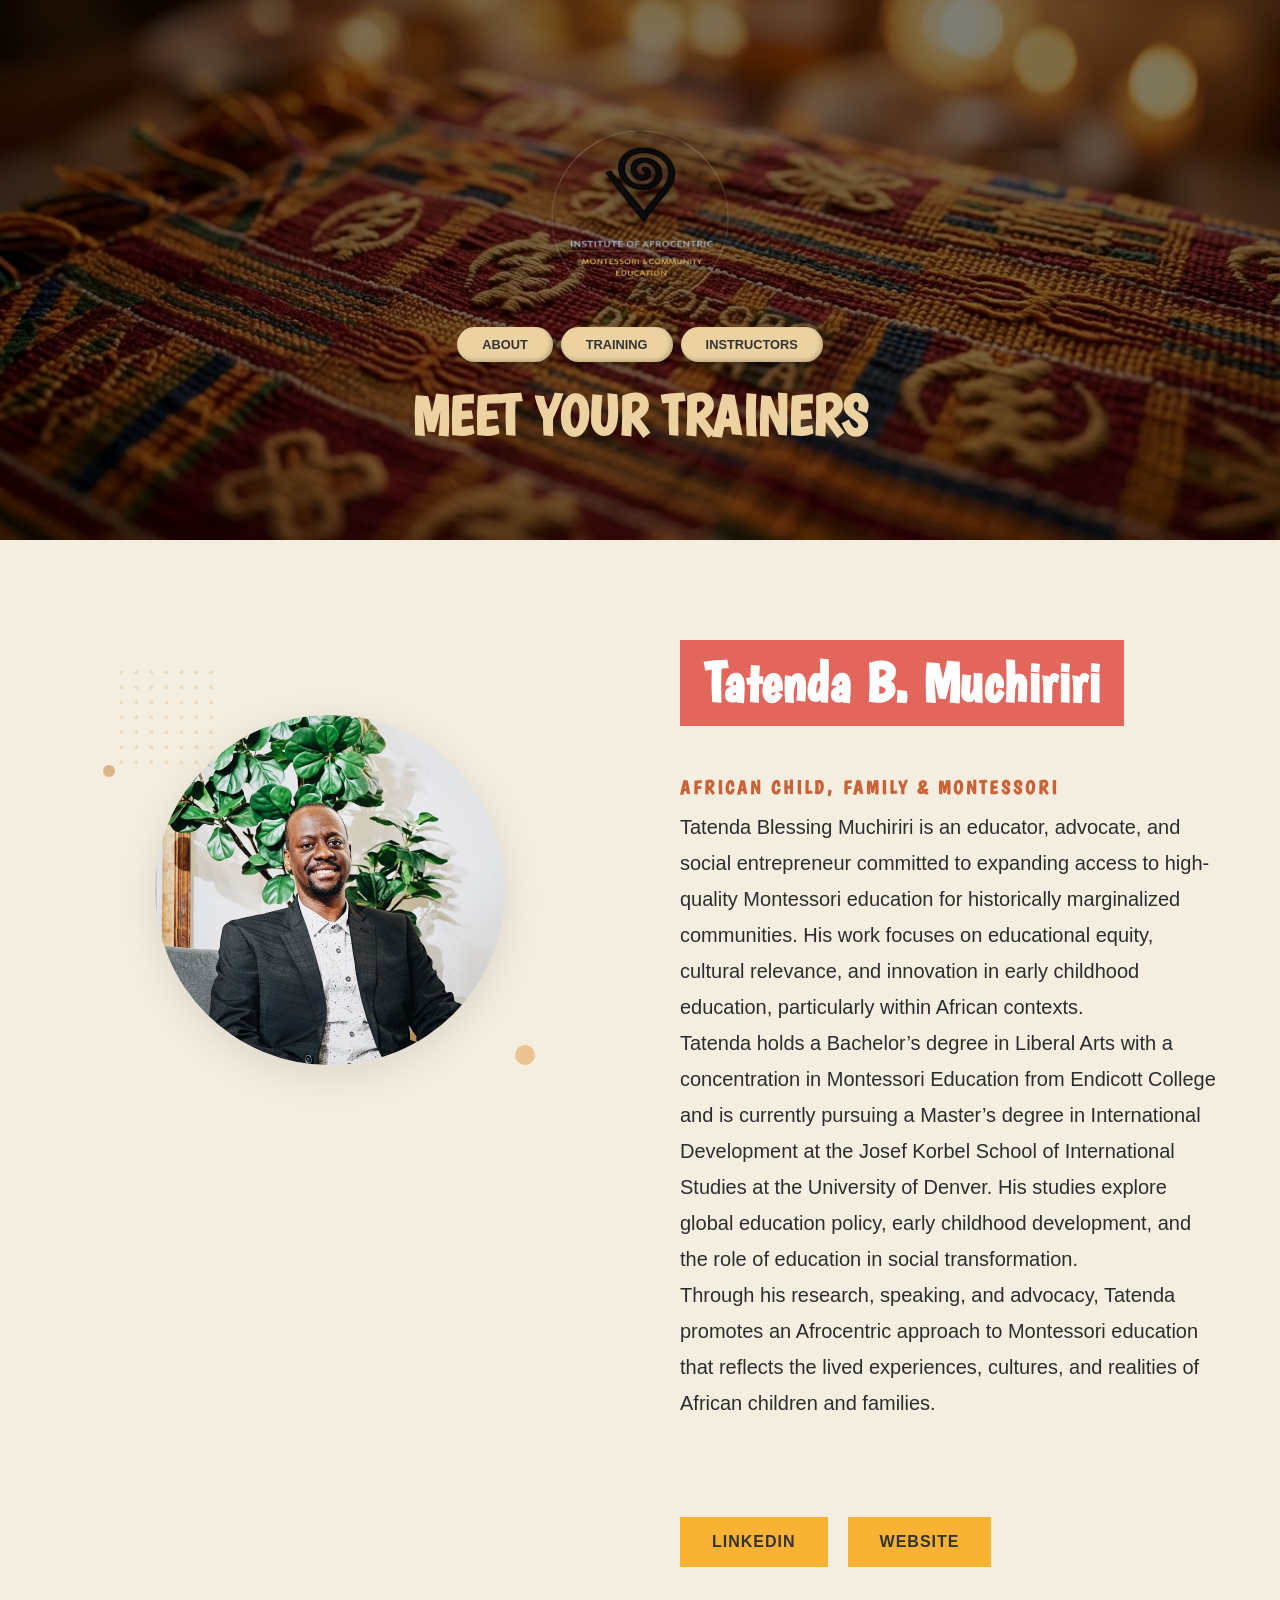
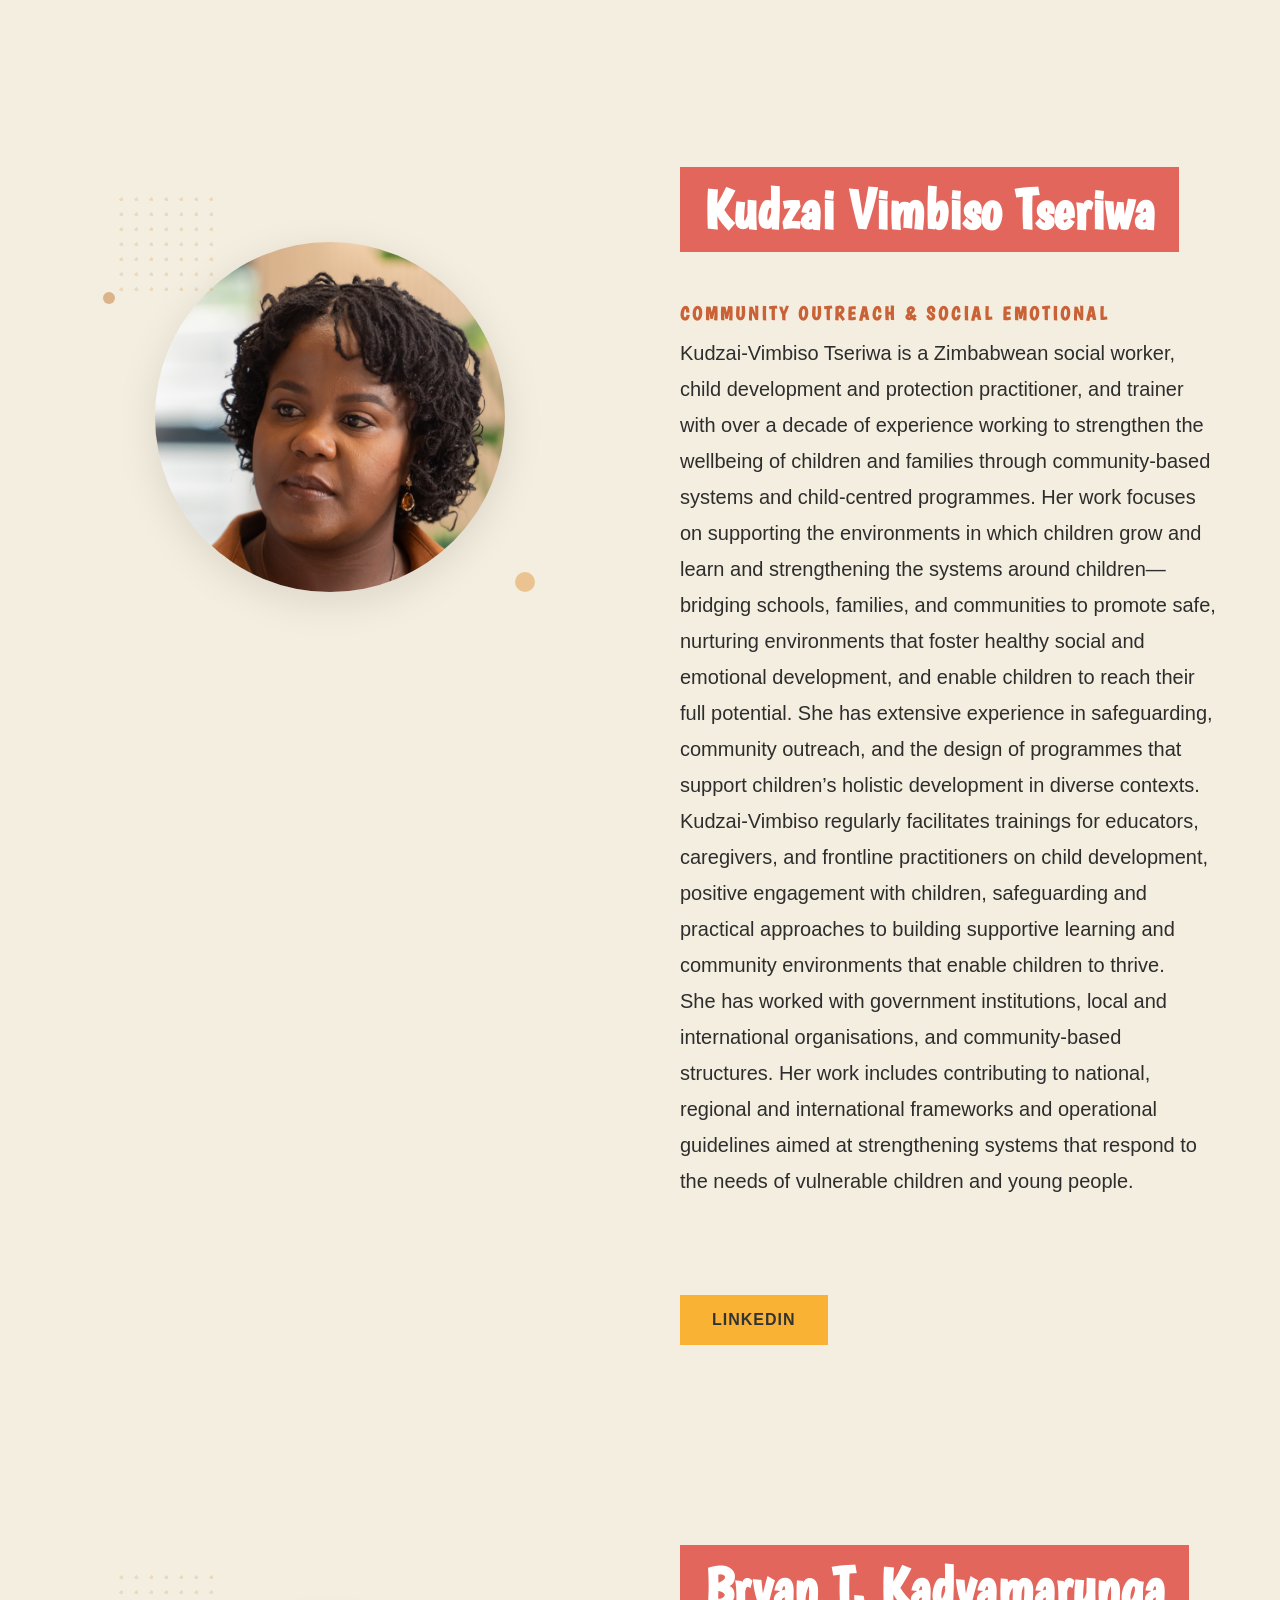
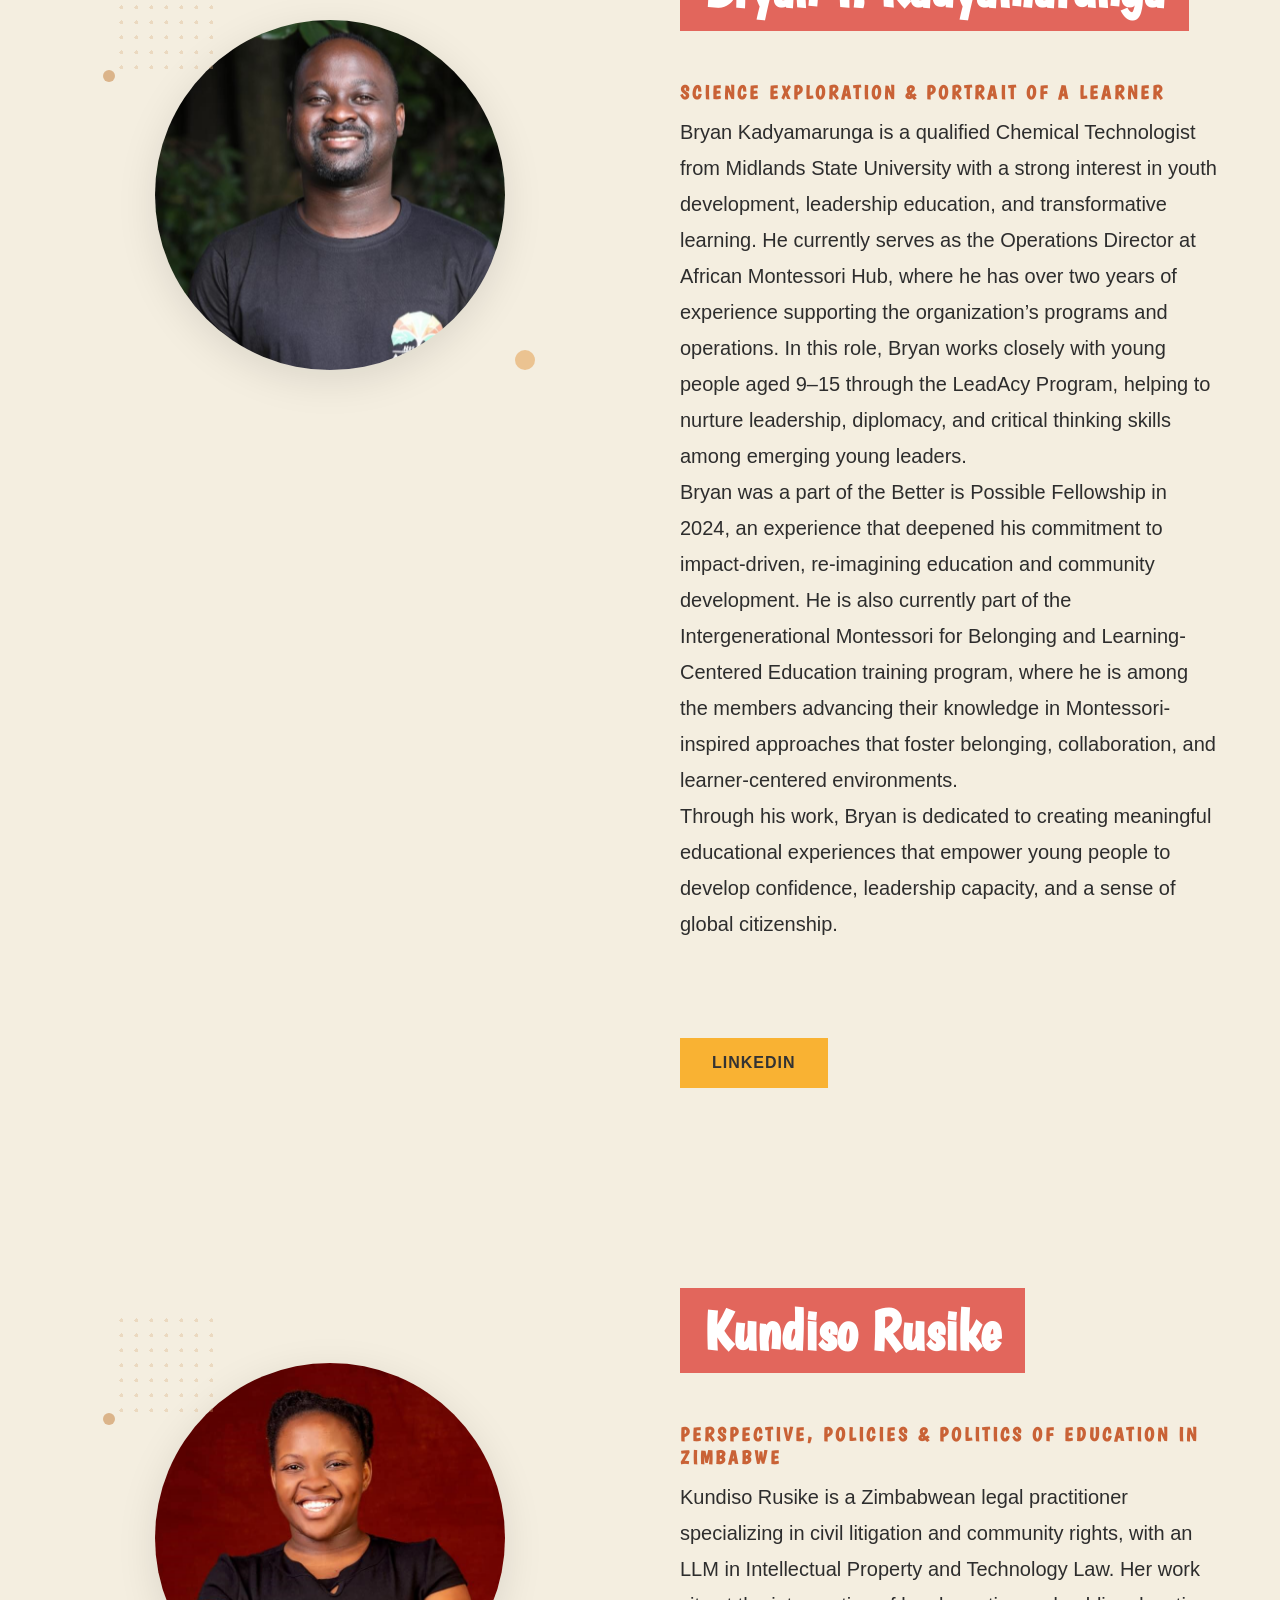
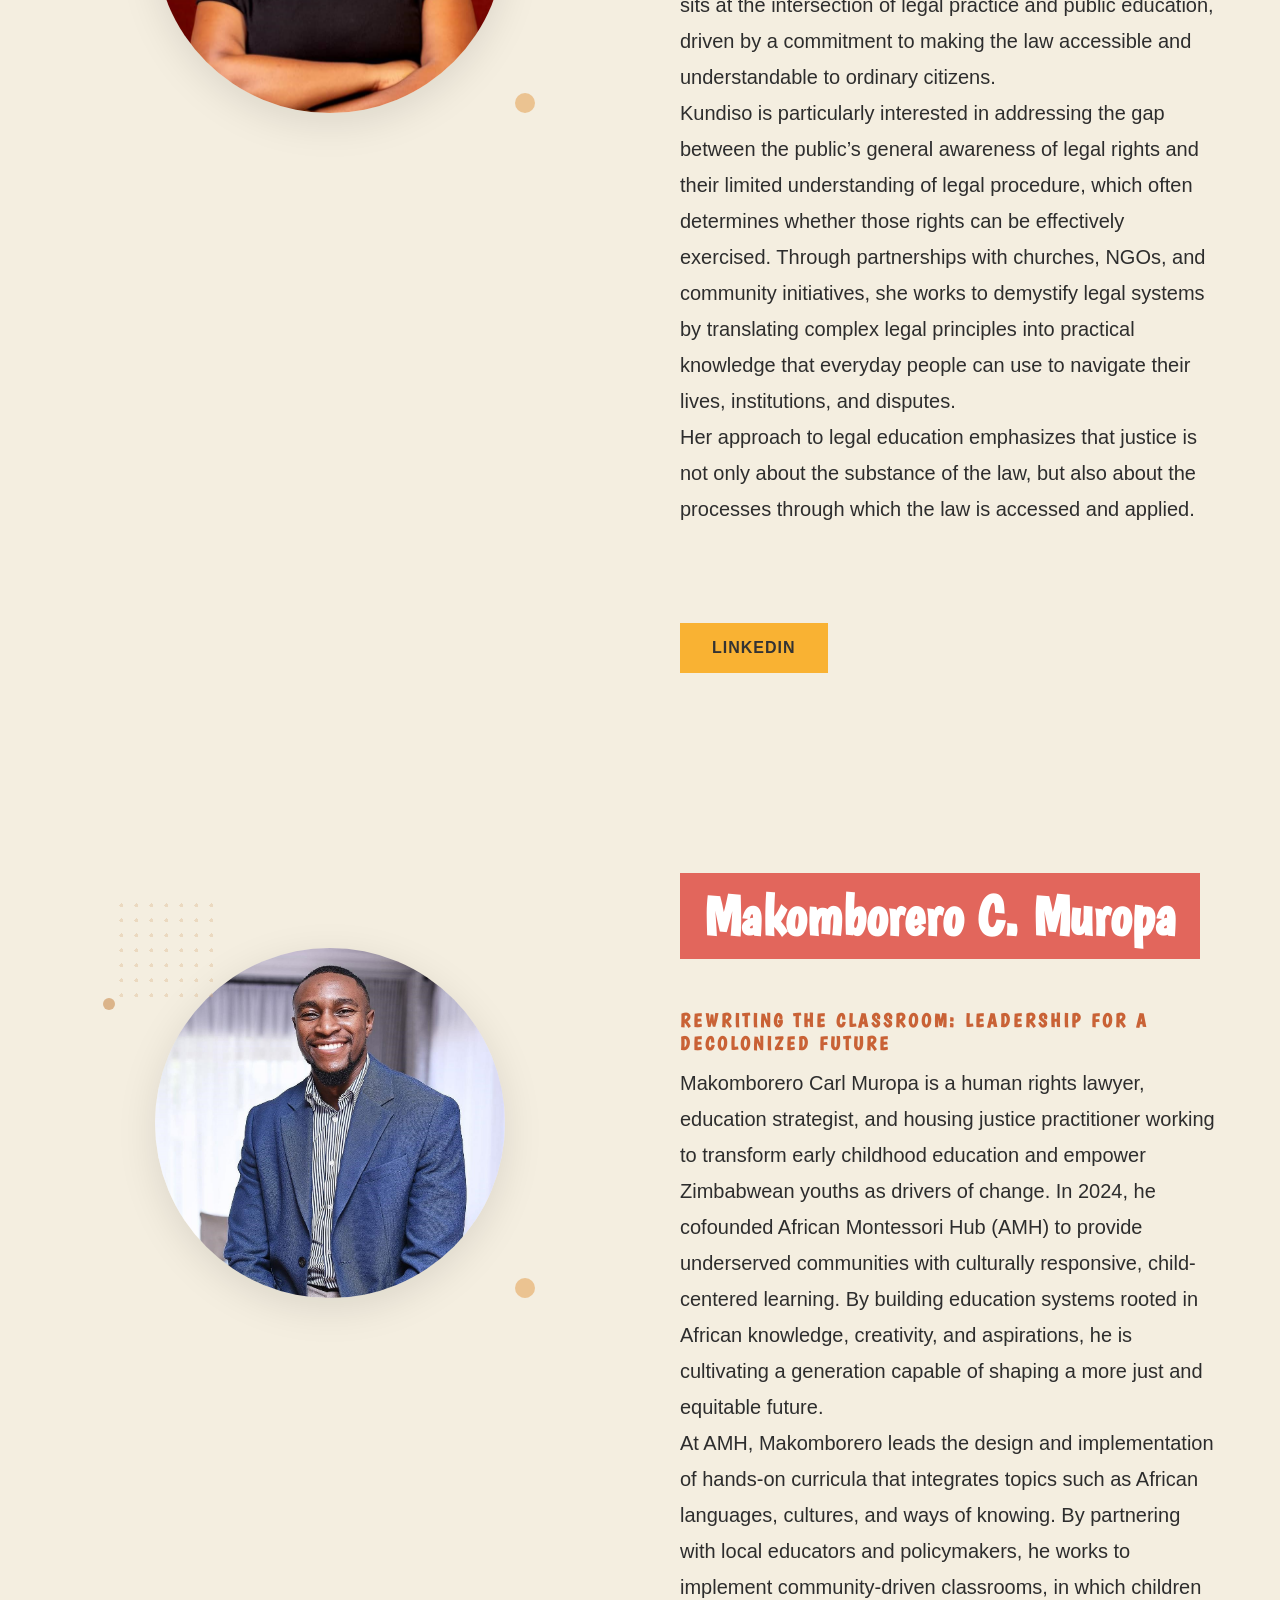
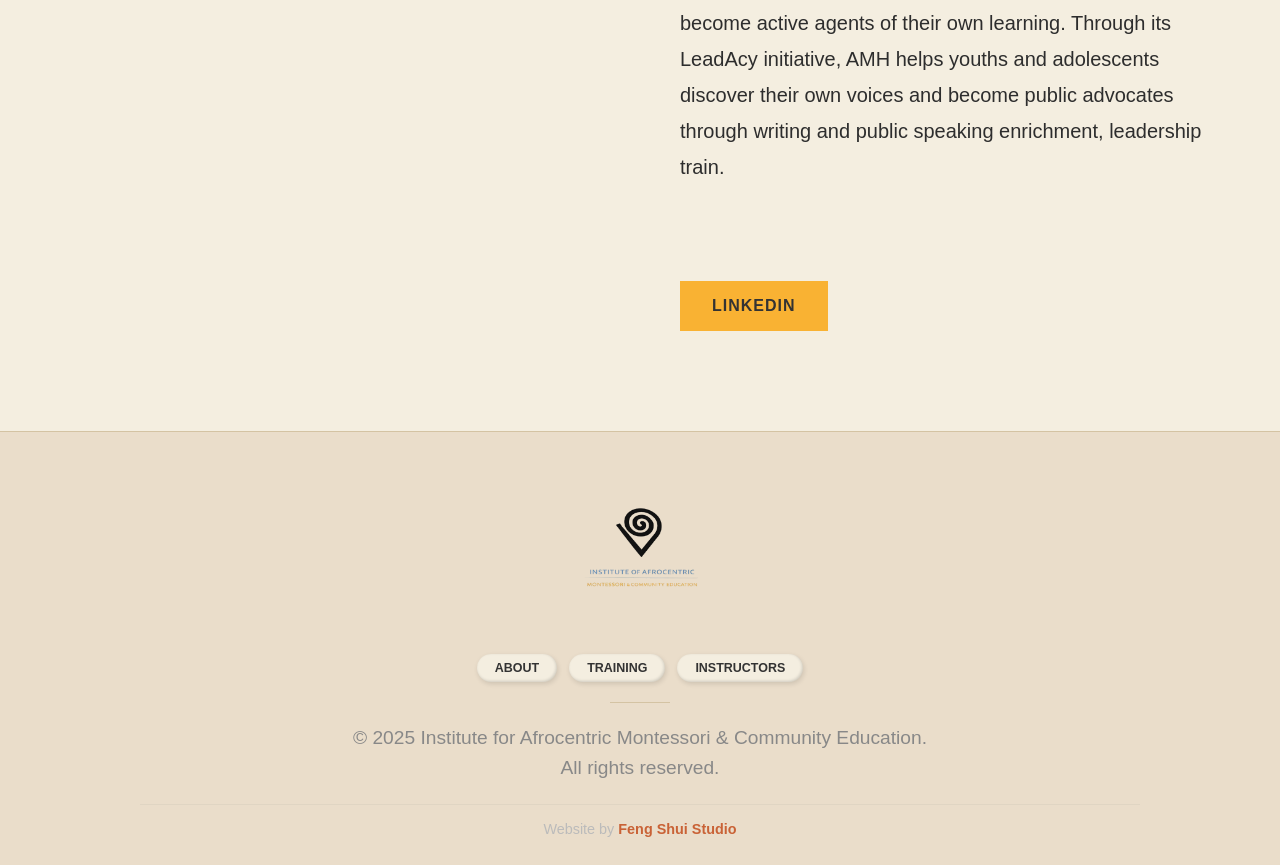
==== application.html @ 8654aeaf "Remove MoW from text" ====
<!DOCTYPE html>
<html lang="en">
<head>
    <meta charset="UTF-8">
    <meta name="viewport" content="width=device-width, initial-scale=1.0">
    

     <!-- Primary SEO -->
    <title>Instructors | Join the Movement — IAMCE</title>
    <meta name="description" content="Become an IAMCE instructor. Join a growing movement of African Montessori educators delivering child-centered, culturally grounded education across Zimbabwe and beyond.">
    <meta name="keywords" content="Montessori instructor Africa, IAMCE application, teach Montessori Zimbabwe, African educator training, join Montessori movement, MoW Institute instructors">
    <meta name="author" content="MoW Institute for African Montessori & Community Education">
    <meta name="robots" content="index, follow">
    <link rel="canonical" href="https://www.iamce.org/application.html">

    <!-- Open Graph -->
    <meta property="og:type" content="website">
    <meta property="og:url" content="https://www.iamce.org/application.html">
    <meta property="og:title" content="Instructors | Join the Movement — IAMCE">
    <meta property="og:description" content="Become an IAMCE instructor and help reimagine Montessori education for African classrooms.">
    <meta property="og:image" content="https://www.iamce.org/img/iamcelogo_1.jpg">
    <meta property="og:locale" content="en_ZW">
    <meta property="og:site_name" content="IAMCE">

    <!-- Twitter / X Card -->
    <meta name="twitter:card" content="summary_large_image">
    <meta name="twitter:title" content="Instructors | Join the Movement — IAMCE">
    <meta name="twitter:description" content="Become an IAMCE instructor and help reimagine Montessori education for African classrooms.">
    <meta name="twitter:image" content="https://www.iamce.org/img/iamcelogo_1.jpg">

    <!-- Favicon -->
    <link rel="icon" type="image/jpeg" href="img/iamcelogo_1.jpg">
    <link rel="apple-touch-icon" href="img/iamcelogo_1.jpg">
    <meta name="theme-color" content="#ecd2a1">

    <link rel="stylesheet" href="style.css">
    <link rel="preconnect" href="https://fonts.googleapis.com">
    <link rel="preconnect" href="https://fonts.gstatic.com" crossorigin>
    <link href="https://fonts.googleapis.com/css2?family=Sniglet:wght@800&display=swap" rel="stylesheet">
    <link href="https://fonts.googleapis.com/css2?family=Boogaloo&display=swap" rel="stylesheet">
</head>
<body class="training-page">

    <header class="navbar" style="margin: 0; padding: 0; display: block;">
        <section class="training-hero" style="margin: 0; padding: 10px 0 0 0; position: relative;">
            
            <div class="logo-area" style="margin-top: 0; padding-top: 5px;">
                <img src="img/iamce-logo__2_-Picsart-AiImageEnhancer-removebg-preview.png" alt="IAMCE Logo" style="display: block;">
            </div>

            <nav class="nav-links" style="margin-top: -10px; padding-top: 0;">
                <a href="index.html">ABOUT</a>
                <a href="training.html">TRAINING</a>
                <a href="application.html">INSTRUCTORS</a>
            </nav>

            <div class="hero-overlay" style="margin-top: 20px;">
                <h1 style="margin-top: 0;">MEET YOUR TRAINERS</h1>
            </div>
        </section>
    </header>

    <!-- Stories Section -->
            <section class="storiesX">
                <div class="containerX">
                    <div class="stories-contentX">
                        <div class="stories-visualX">
                            <div class="story-image-mainX">
                                <img src="/img/Trainers/instructor (4).JPG" alt="Reflection">
                            </div>
                            
                            <span class="dotX dot-5X"></span>
                            <span class="dotX dot-6X"></span>
                            <div class="dots-patternX"></div>
                        </div>

                        <div class="stories-textX">

                          <h2 class="section-titleX" style="
                                                            background-color: #E2665C;
                                                            color: white;
                                                            padding: 12px 24px;
                                                            display: inline-block;">Tatenda B. Muchiriri</h2>
                          <h3 class="section-labelX">African Child, Family & Montessori</h3>

                          <div class="content-block intro-text">
                              <p>Tatenda Blessing Muchiriri is an educator, advocate, and social entrepreneur committed to expanding access to high-quality Montessori education for historically marginalized communities. His work focuses on educational equity, cultural relevance, and innovation in early childhood education, particularly within African contexts.<br>

                              Tatenda holds a Bachelor’s degree in Liberal Arts with a concentration in Montessori Education from Endicott College and is currently pursuing a Master’s degree in International Development at the Josef Korbel School of International Studies at the University of Denver. His studies explore global education policy, early childhood development, and the role of education in social transformation.
                              <br> Through his research, speaking, and advocacy, Tatenda promotes an Afrocentric approach to Montessori education that reflects the lived experiences, cultures, and realities of African children and families.
                               </p>
                          </div>

                          
                          <div class="stories-actionsX">
                                <a href="https://www.linkedin.com/in/tatenda-blessing-muchiriri-0326b3107/" class="cta-buttonA" target="_blank" style="text-decoration: none;">LINKEDIN</a>
                                <a href="https://www.tatendamuchiriri.com/" class="cta-buttonA" target="_blank" style="text-decoration: none;">WEBSITE</a>
                            </div>

                        </div>
                    </div>
                </div>
            </section>

            <section class="storiesX">
                <div class="containerX">
                    <div class="stories-contentX">
                        <div class="stories-visualX">
                            <div class="story-image-mainX">
                                <img src="/img/Trainers/instructor (3).JPG" alt="Reflection">
                            </div>
                            
                            <span class="dotX dot-5X"></span>
                            <span class="dotX dot-6X"></span>
                            <div class="dots-patternX"></div>
                        </div>

                        <div class="stories-textX">

                          <h2 class="section-titleX" style="
                                                            background-color: #E2665C;
                                                            color: white;
                                                            padding: 12px 24px;
                                                            display: inline-block;">Kudzai Vimbiso Tseriwa</h2>
                          <h3 class="section-labelX">Community Outreach & Social Emotional</h3>

                          <div class="content-block intro-text">
                              <p>Kudzai-Vimbiso Tseriwa is a Zimbabwean social worker, child development and protection practitioner, and trainer with over a decade of experience working to strengthen the wellbeing of children and families through community-based systems and child-centred programmes. Her work focuses on supporting the environments in which children grow and learn and strengthening the systems around children—bridging schools, families, and communities to promote safe, nurturing environments that foster healthy social and emotional development, and enable children to reach their full potential.
She has extensive experience in safeguarding, community outreach, and the design of programmes that support children’s holistic development in diverse contexts. Kudzai-Vimbiso regularly facilitates trainings for educators, caregivers, and frontline practitioners on child development, positive engagement with children, safeguarding and practical approaches to building supportive learning and community environments that enable children to thrive.<br>

                              She has worked with government institutions, local and international organisations, and community-based structures. Her work includes contributing to national, regional and international frameworks and operational guidelines aimed at strengthening systems that respond to the needs of vulnerable children and young people.</p>
                          </div>

                          
                          <div class="stories-actionsX">
                              <a href="https://www.linkedin.com/in/kudzai-vimbiso-tseriwa-889a36243/" class="cta-buttonA" target="_blank" style="text-decoration: none;">LINKEDIN</a>
                               
                          </div>

                        </div>
                    </div>
                </div>
            </section>

            <section class="storiesX">
                <div class="containerX">
                    <div class="stories-contentX">
                        <div class="stories-visualX">
                            <div class="story-image-mainX">
                                <img src="/img/Trainers/instructor (2).JPG" alt="Reflection">
                            </div>
                            
                            <span class="dotX dot-5X"></span>
                            <span class="dotX dot-6X"></span>
                            <div class="dots-patternX"></div>
                        </div>

                        <div class="stories-textX">

                          <h2 class="section-titleX" style="
                                                            background-color: #E2665C;
                                                            color: white;
                                                            padding: 12px 24px;
                                                            display: inline-block;">Bryan T. Kadyamarunga</h2>
                                                           
                          <h3 class="section-labelX">Science Exploration & Portrait Of A Learner</h3>

                          <div class="content-block intro-text">
                              <p>Bryan Kadyamarunga is a qualified Chemical Technologist from Midlands State University with a strong interest in youth development, leadership education, and transformative learning. He currently serves as the Operations Director at African Montessori Hub, where he has over two years of experience supporting the organization’s programs and operations. In this role, Bryan works closely with young people aged 9–15 through the LeadAcy Program, helping to nurture leadership, diplomacy, and critical thinking skills among emerging young leaders. <br>

                              Bryan was a part of the Better is Possible Fellowship in 2024, an experience that deepened his commitment to impact-driven, re-imagining education and community development. He is also currently part of the Intergenerational Montessori for Belonging and Learning-Centered Education training program, where he is among the members advancing their knowledge in Montessori-inspired approaches that foster belonging, collaboration, and learner-centered environments. <br>
                            Through his work, Bryan is dedicated to creating meaningful educational experiences that empower young people to develop confidence, leadership capacity, and a sense of global citizenship.
                                </p>
                          </div>

                          
                          <div class="stories-actionsX">
                              <a href="https://www.linkedin.com/in/bryan-tanaka-kadyamarunga-9975b9114/" class="cta-buttonA" target="_blank" style="text-decoration: none;">LINKEDIN</a>
                               
                          </div>


                        </div>
                    </div>
                </div>
            </section>

            <section class="storiesX">
                <div class="containerX">
                    <div class="stories-contentX">
                        <div class="stories-visualX">
                            <div class="story-image-mainX">
                                <img src="/img/Trainers/instructor (1).JPG" alt="Reflection">
                            </div>
                            
                            <span class="dotX dot-5X"></span>
                            <span class="dotX dot-6X"></span>
                            <div class="dots-patternX"></div>
                        </div>

                        <div class="stories-textX">

                          <h2 class="section-titleX" style="
                                                            background-color: #E2665C;
                                                            color: white;
                                                            padding: 12px 24px;
                                                            display: inline-block;">Kundiso Rusike</h2>
                          <h3 class="section-labelX">Perspective, Policies & Politics of Education in Zimbabwe</h3>

                          <div class="content-block intro-text">
                              <p>Kundiso Rusike is a Zimbabwean legal practitioner specializing in civil litigation and community rights, with an LLM in Intellectual Property and Technology Law. Her work sits at the intersection of legal practice and public education, driven by a commitment to making the law accessible and understandable to ordinary citizens.<br>

                              Kundiso is particularly interested in addressing the gap between the public’s general awareness of legal rights and their limited understanding of legal procedure, which often determines whether those rights can be effectively exercised. Through partnerships with churches, NGOs, and community initiatives, she works to demystify legal systems by translating complex legal principles into practical knowledge that everyday people can use to navigate their lives, institutions, and disputes.
                              <br> Her approach to legal education emphasizes that justice is not only about the substance of the law, but also about the processes through which the law is accessed and applied.
                               </p>
                          </div>

                          
                          <div class="stories-actionsX">
                              <a href="https://www.linkedin.com/in/kundiso-rusike-804639207/" class="cta-buttonA" target="_blank" style="text-decoration: none;">LINKEDIN</a>
                               
                          </div>

                        </div>
                    </div>
                </div>
            </section>


    
               <section class="storiesX">
                <div class="containerX">
                    <div class="stories-contentX">
                        <div class="stories-visualX">
                            <div class="story-image-mainX">
                                <img src="/img/Trainers/carl.JPG" alt="Reflection">
                            </div>
                            
                            <span class="dotX dot-5X"></span>
                            <span class="dotX dot-6X"></span>
                            <div class="dots-patternX"></div>
                        </div>

                        <div class="stories-textX">

                          <h2 class="section-titleX" style="
                                                            background-color: #E2665C;
                                                            color: white;
                                                            padding: 12px 24px;
                                                            display: inline-block;">Makomborero C. Muropa</h2>
                          <h3 class="section-labelX">Rewriting the Classroom: Leadership for a Decolonized Future</h3>

                          <div class="content-block intro-text">
                              <p>Makomborero Carl Muropa is a human rights lawyer, education strategist, and housing justice practitioner working to transform early childhood education and empower Zimbabwean youths as drivers of change. In 2024, he cofounded African Montessori Hub (AMH) to provide underserved communities with culturally responsive, child-centered learning. By building education systems rooted in African knowledge, creativity, and aspirations, he is cultivating a generation capable of shaping a more just and equitable future.

                              <br> At AMH, Makomborero leads the design and implementation of hands-on curricula that integrates topics such as African languages, cultures, and ways of knowing. By partnering with local educators and policymakers, he works to implement community-driven classrooms, in which children become active agents of their own learning. Through its LeadAcy initiative, AMH helps youths and adolescents discover their own voices and become public advocates through writing and public speaking enrichment, leadership train.  </p>
                          </div>

                          
                          <div class="stories-actionsX">
                              <a href="https://www.linkedin.com/in/makomborero-carl-muropa-a093a1144/" class="cta-buttonA" target="_blank" style="text-decoration: none;">LINKEDIN</a>
                               
                          </div>

                        </div>
                    </div>
                </div>
            </section>

    <footer class="site-footer">
        <div class="site-footer-inner">
            <img src="img/iamce-logo__1_-Picsart-AiImageEnhancer-removebg-preview.png" alt="IAMCE Logo" class="site-footer-logo">
            <nav class="site-footer-nav">
                <a href="index.html">ABOUT</a>
                <a href="training.html">TRAINING</a>
                <a href="application.html">INSTRUCTORS</a>
            </nav>
            <div class="site-footer-divider"></div>
            <p class="site-footer-copy">
                © 2025 Institute for Afrocentric Montessori & Community Education.<br>
                All rights reserved.
            </p>
            <p class="site-footer-credit">
                Website by <a href="https://www.facebook.com/YOUR_LINK_HERE" target="_blank" rel="noopener noreferrer">Feng Shui Studio</a>
            </p>
        </div>
    </footer>

</body>
</html>
---- style.css ----
* {
    margin: 0;
    padding: 0;
    box-sizing: border-box;
}

body {
    font-family: 'Arial', sans-serif;
    /* overflow: hidden;  */
}

.landing-container {
    background: linear-gradient(160deg, rgba(30,15,5,0.6) 0%, rgba(180,80,20,0.35) 100%),
                url('img/africanbackground.jpg') no-repeat center 60% / cover;
    min-height: 100vh;
    display: flex;
    flex-direction: column;
    justify-content: space-between;
    padding: clamp(16px, 4vw, 40px) clamp(16px, 8vw, 100px) clamp(24px, 5vw, 50px);
}

/* NAVBAR */
.navbar {
    display: flex;
    justify-content: space-between;
    align-items: flex-start;
    padding-top: 20px;
    flex-shrink: 0;
    flex-wrap: wrap;
    gap: 14px;
}

.logo-area img {
    height: auto; 
    width: clamp(180px, 18vw, 320px); 
    filter: drop-shadow(2px 4px 10px rgba(0,0,0,0.4));
    transition: transform 0.3s ease-in-out;
}

.nav-links {
    margin-top: 8px;
    display: flex;
    flex-wrap: wrap;
    gap: 8px;
    justify-content: flex-end;
}

.nav-links a {
    text-decoration: none;
    color: #333;
    font-weight: bold;
    font-size: clamp(0.7rem, 1vw, 0.85rem);
    background: #ecd2a1; 
    padding: 10px 25px;
    border-radius: 50px;
    box-shadow: inset -2px -2px 4px rgba(0,0,0,0.2), 
                2px 4px 8px rgba(0,0,0,0.3);
    transition: transform 0.2s cubic-bezier(0.175, 0.885, 0.32, 1.275);
    display: inline-block;
    white-space: nowrap;
}

.nav-links a:hover {
    background: #fdf5e6; /* Brightens slightly on hover */
    transform: scale(1.1); /* Subtle grow */
    color: #000;
    box-shadow: 0px 8px 15px rgba(0,0,0,0.2);
}

/* MAIN TEXT STYLE */
.hero-text {
    flex: 1;
    display: flex;
    align-items: center;
     max-width: 900px;
}

.hero-text h1 {
    font-family: 'Boogaloo', sans-serif;
    color: #ecd2a1; 
    font-size: clamp(2.4rem, 6.5vw, 5rem); 
    line-height: 0.95;
    letter-spacing: 2px;
    text-shadow: 1px 1px 0px #d4c4a8, 
                 2px 2px 0px #b8a98f, 
                 4px 8px 15px rgba(0,0,0,0.6);
}

/* APPLY BUTTON */
.footer-action {
    display: flex;
    justify-content: center;
    flex-shrink: 0;
    padding-bottom: 4px;
}

.apply-btn {
    text-decoration: none;
    background: #ecd2a1;
    padding: clamp(12px, 2vw, 18px) clamp(28px, 5vw, 50px);
    border-radius: 60px;
    display: flex;
    flex-direction: column;
    align-items: center;
    border: 3px solid #b8a98f; 
    box-shadow: 
        0px 15px 35px rgba(0, 0, 0, 0.5),
        inset 0px -6px 10px rgba(0, 0, 0, 0.2),
        inset 0px 6px 10px rgba(255, 255, 255, 0.5),
        inset 0px 0px 0px 2px rgba(165, 142, 102, 0.5);
    transition: all 0.3s cubic-bezier(0.175, 0.885, 0.32, 1.275);
}

.apply-btn:hover {
    transform: scale(1.05);
}

.sub-text {
    font-size: clamp(0.7rem, 1.2vw, 0.9rem);
    color: #444;
    font-weight: bold;
    font-family: 'Boogaloo', sans-serif;
}

.main-text {
    font-size: clamp(1.4rem, 3vw, 2rem);
    color: #1a1a1a;
    font-weight: 900;
    font-family: 'Boogaloo', sans-serif;
}

/* MOBILE RESPONSIVENESS */
@media (max-width: 768px) {
    .landing-container {
        padding: 20px 20px 28px;
    }
    .navbar {
        flex-direction: column;
        align-items: center;
        gap: 14px;
    }
    .logo-area img {
        width: clamp(140px, 55vw, 220px);
    }
    .nav-links {
        justify-content: center;
        margin-top: 0;
    }
    .hero-text {
        justify-content: center;
    }
    .hero-text h1 {
        text-align: center;
    }
}

/* --- ABOUT SECTION STYLES --- */
.about-section {
    background-color: #f4eee0; /* Sahara Sand */
    padding: 120px 20px;
    font-family: 'Inter', sans-serif;
    color: #2d2d2d;
    
}

.section-container {
    max-width: 1000px;
    margin: 0 auto;
    
}

/* 1. Shield Header */
.shield-container {
    text-align: center;
    margin-bottom: 30px;
    justify-content: center;
}

.sahara-shield {
    width: 80px;
    filter: drop-shadow(2px 4px 6px rgba(0,0,0,0.1));
}

.responsive-img {
    max-width: 100%;  /* Prevents the image from overflowing the screen */
    height: auto;      /* Maintains the aspect ratio so it doesn't look squished */
    display: block;    /* Removes bottom whitespace common with images */
     margin: 0 auto; 
}

/* Optional: If you want the image to have a specific max size on desktop */
@media (min-width: 768px) {
    .responsive-img {
        width: 600px; /* Or whatever size you prefer for large screens */
    }
}

.about-header h3 {
    font-size: 0.9rem;
    text-transform: uppercase;
    letter-spacing: 3px;
    color: #c96236; /* Terracotta */
    margin-bottom: 10px;
    text-align: center;
}

.styled-heading {
    
    font-family: 'Boogaloo', serif;
    font-size: 3.5rem;
    line-height: 1.1;
    margin-bottom: 50px;
    text-align: center;
}

/* 2. Intro Text */
.intro-text p {
    font-size: 1.25rem;
    line-height: 1.8;
    max-width: 800px;
    margin: 0 auto 80px;
    font-weight: 300;
}

/* 3. The Friction Container (Portal + Reality) */
.friction-container {
    display: flex;
    align-items: center;
    gap: 60px;
    background: #eaddca; /* Deeper Sand */
    padding: 60px;
    border-radius: 40px;
    margin-bottom: 100px;
    box-shadow: inset 5px 5px 15px rgba(0,0,0,0.05);
}

.portal-wrapper {
    position: relative;
    flex-shrink: 0;
}

.portal-cutout {
    width: 300px;
    height: 300px;
    border-radius: 50%;
    overflow: hidden;
    position: relative;
    z-index: 2;
    box-shadow: inset 0 10px 20px rgba(0,0,0,0.3);
    border: 10px solid #f4eee0;
}

.portal-img {
    width: 100%;
    height: 100%;
    object-fit: cover;
    filter: sepia(20%);
}

.rainbow-ring {
    position: absolute;
    top: -8px; left: -8px; right: -8px; bottom: -8px;
    background: linear-gradient(45deg, #e03e2d, #f1c40f, #2ecc71, #3498db);
    border-radius: 50%;
    z-index: 1;
}

.friction-text {
    text-align: left;
}

.skill-content,
.cert-content,
.friction-text p {
    font-size: 1.1rem;
    line-height: 1.6;
}

.friction-list {
    list-style: none;
    padding: 0;
    margin: 20px 0;
}

.friction-list li {
    font-family: 'Boogaloo', sans-serif;
    
    font-size: 2.1rem;
    margin-bottom: 10px;
    color: #444;
}

.friction-list span {
    color: #c96236;
    margin-right: 10px;
}

/* 4. The Gravity Footer */
.gravity-card {
    border-top: 1px solid #d4c3a3;
    padding-top: 60px;
}

.final-quote {
    font-family: 'Playfair Display', serif;
    font-style: italic;
    font-size: 1.6rem;
    line-height: 1.5;
    color: #555;
    max-width: 800px;
    margin: 0 auto 40px;
}

.movement-bar {
    display: flex;
    justify-content: center;
    gap: 20px;
    font-weight: 700;
    text-transform: uppercase;
    font-size: 0.8rem;
    letter-spacing: 2px;
    color: #c96236;
}

.m-divider {
    color: #d4c3a3;
}

/* Responsive */
@media (max-width: 850px) {
    .friction-container {
        flex-direction: column;
        padding: 40px 20px;
    }
    .styled-heading { font-size: 2.5rem; }
    .movement-bar { flex-direction: column; gap: 10px; }
    .m-divider { display: none; }
}

/* Container */
.containerX {
    max-width: 1200px;
    margin: 0 auto;
    padding: 0 20px;
}

/* Typography used in section */
.section-labelX {
    font-family: 'Boogaloo',sans-serif;
    font-size: 1.2rem;
    text-transform: uppercase;
    letter-spacing: 3px;
    color: #c96236; /* Terracotta */
    margin-bottom: 10px;
}

.section-titleX {
    font-family: 'Boogaloo', serif;
    font-size: 3.5rem;
    line-height: 1.1;
    margin-bottom: 50px;
}

/* Button */
.cta-buttonA {
      background-color: #f9b233;
      color: #333;
      border: none;
      padding: 1rem 2rem;
      font-size: 1rem;
      font-weight: bold;
      letter-spacing: 1px;
      cursor: pointer;
      align-self: flex-start;
      transition: background-color 0.3s ease, transform 0.2s ease;
      margin-top: 1rem;
    }

.cta-buttonX {
    background-color: #F0B323;
    color: black;
    padding: 14px 32px;
    border: none;
    font-size: 1.5rem;
    font-family: 'Arial', sans-serif;
    cursor: pointer;
    transition: all 0.3s ease;
}


.cta-buttonX:hover {
    background-color: #333;
    transform: translateY(-2px);
}

/* STORIES SECTION */

.storiesX {
    padding: 100px 0;
    position: relative;
    overflow: hidden;
}

.stories-contentX {
    display: grid;
    grid-template-columns: 1fr 1fr;
    gap: 80px;
    align-items: start;
}

.stories-visualX {
    position: relative;
    height: 500px;
}

.story-image-mainX {
    position: absolute;
    width: 350px;
    height: 350px;
    border-radius: 50%;
    overflow: hidden;
    top: 50%;
    left: 50%;
    transform: translate(-50%, -50%);
    box-shadow: 0 10px 40px rgba(0,0,0,0.1);
}

.story-image-mainX img {
    width: 100%;
    height: 100%;
    object-fit: cover;

    /* 1. Force high-quality downsampling */
    image-rendering: -webkit-optimize-contrast; 
    image-rendering: high-quality;

    /* 2. Hardware acceleration: Shifts rendering to the GPU */
    transform: translateZ(0);
    backface-visibility: hidden;

    /* 3. Sub-pixel smoothing */
    -webkit-font-smoothing: antialiased;
}

.story-image-smallX {
    position: absolute;
    width: 120px;
    height: 120px;
    border-radius: 50%;
    overflow: hidden;
    border: 4px solid #faf8f5;
    box-shadow: 0 5px 20px rgba(0,0,0,0.1);
}

.story-image-smallX img {
    width: 100%;
    height: 100%;
    object-fit: cover;
}

.story-image-1X {
    top: 15%;
    right: 10%;
}

.story-image-2X {
    bottom: 15%;
    left: 5%;
}

.dotX {
    position: absolute;
    width: 20px;
    height: 20px;
    border-radius: 50%;
    opacity: 0.8;
}

.dot-5X {
    background-color: #D4A574;
    top: 25%;
    left: 8%;
    width: 12px;
    height: 12px;
}

.dot-6X {
    background-color: #E8B87D;
    bottom: 15%;
    right: 12%;
}

.dots-patternX {
    position: absolute;
    width: 100px;
    height: 100px;
    top: 5%;
    left: 10%;
    background-image: radial-gradient(circle, #D4A574 2px, transparent 2px);
    background-size: 15px 15px;
    opacity: 0.3;
}

.stories-textX {
    text-align: left;
}

.stories-descriptionX {
    font-size: 1.1rem;
    color: #555;
    margin-bottom: 1.5rem;
    line-height: 1.8;
}

.stories-actionsX {
    display: flex;
    gap: 20px;
    margin-top: 2rem;
    flex-wrap: wrap;
}

/* Tablet */
@media (max-width: 968px) {

    .stories-contentX {
        grid-template-columns: 1fr;
        gap: 50px;
    }

    .section-titleX {
        font-size: 2rem;
    }

    .stories-visualX {
        height: 400px;
    }

    .story-image-mainX {
        width: 280px;
        height: 280px;
    }

    .story-image-smallX {
        width: 100px;
        height: 100px;
    }

    .stories-actionsX {
        flex-direction: column;
    }

}

/* Mobile */
@media (max-width: 640px) {

    .storiesX {
        padding: 60px 0;
    }

    .section-titleX {
        font-size: 1.8rem;
    }

    .stories-visualX {
        height: 350px;
    }

    .story-image-mainX {
        width: 240px;
        height: 240px;
    }

    .story-image-smallX {
        width: 80px;
        height: 80px;
    }

    .cta-buttonX {
        width: 100%;
    }

}

/* TRAINING PAGE SPECIFICS */
.training-page {
    background-color: #f4eee0; /* Sahara Sand */
    color: #2d2d2d;
}

/* 1. Hero with Image Overlay */
.training-hero {
    width: 100%;
    height: 60vh;
    background: linear-gradient(rgba(0,0,0,0.5), rgba(0,0,0,0.5)), url('img/woven\ kente.png');
    background-size: cover;
    background-position: center;
    display: flex;
    flex-direction: column;
    align-items: center;
    justify-content: center;
    text-align: center;
}

.training-hero h1 {
    font-family: 'Boogaloo', serif;
    font-size: 3.5rem;
    color: #ecd2a1;
}

/* 2. Program Grid (Card Style) */
.structure-grid {
    display: grid;
    grid-template-columns: repeat(auto-fit, minmax(280px, 1fr));
    gap: 30px;
    padding: 60px 10%;
}

.structure-card {
    background: #eaddca;
    padding: 30px;
    border-radius: 20px;
    box-shadow: 8px 8px 0px rgba(0,0,0,0.05);
    transition: transform 0.3s;

    display: flex;
    align-items: center;
    gap: 20px;
}
.structure-card h3{
    font-family: 'Boogaloo', serif;
    font-size: 1.5rem;
}

.structure-card:hover {
    transform: translateY(-10px);
}

.card-icon { width: 130px;
    height: 130px;
    object-fit: contain;
    flex-shrink: 0; }

/* 3. Skillset Flow (Rainbow Path) */
.skillset-flow {
    position: relative;
    padding: 100px 0;
    max-width: 800px;
    margin: 0 auto;
}

/* The winding rainbow trail connector */
.rainbow-connector {
    position: absolute;
    top: 0; left: 50%;
    width: 6px; height: 100%;
    background: linear-gradient(#e03e2d, #f1c40f, #2ecc71, #3498db);
    z-index: 1;
}

.skill-block {
    display: flex;
    align-items: center;
    margin-bottom: 80px;
    position: relative;
    z-index: 2;
}

.skill-block.reverse { flex-direction: row-reverse; }

.skill-marker {
    width: 60px; height: 60px;
    background: white;
    border: 4px solid #c96236;
    border-radius: 50%;
    display: flex;
    align-items: center;
    justify-content: center;
    font-weight: bold;
}

.skill-content {
    background: white;
    padding: 30px;
    border-radius: 15px;
    width: 45%;
    box-shadow: 10px 10px 20px rgba(0,0,0,0.05);
}


/* 4. Outcomes Footer (Minimalist) */
.outcomes-footer {
    padding: 100px 10%;
    background: #2d2d2d;
    color: #f4eee0;
    text-align: center;
}


/* --- DESTINATION SECTION --- */
.destination-wrap {
    background-color: #f4eee0; /* Sahara Sand */
    padding: 100px 5%;
    font-family: 'Inter', sans-serif;
}

.dest-container {
    max-width: 1100px;
    margin: 0 auto;
}

/* Practicum Split */
.practicum-split {
    display: flex;
    align-items: center;
    gap: 60px;
    margin-bottom: 80px;
}

.practicum-text { flex: 1; text-align: left; }
.practicum-image { flex: 1; }

.rounded-paper-shadow {
    width: 100%;
    border-radius: 30px;
    box-shadow: 15px 15px 0px #eaddca; /* Matches paper-cut theme */
}

.portfolio-list {
    list-style: none;
    padding: 0;
    margin-top: 20px;
}

.portfolio-list li {
    margin-bottom: 12px;
    font-size: 1.1rem;
    display: flex;
    align-items: center;
}

.portfolio-list span {
    color: #c96236;
    margin-right: 15px;
    font-size: 1.2rem;
}

/* Certification Banner */
.certification-badge {
    background: #C1A7E2;
    color: #333333;
    padding: 40px;
    margin-bottom: 80px;
    text-align: center;
}

.certification-badge h3 {
    text-transform: uppercase;
    letter-spacing: 3px;
    margin-bottom: 10px;
    color: #333333; /* Gold accent for the diploma */
}

/* Outcomes Grid */
.outcomes-grid {
    text-align: left;
    margin-bottom: 80px;
}

.outcomes-list {
    display: grid;
    grid-template-columns: 1fr 1fr;
    gap: 20px;
    margin-top: 30px;
}

.outcome-item {
    background: white;
    padding: 25px;
    border-radius: 15px;
    border-left: 5px solid #c96236;
    font-weight: 500;
}

/* Final Call to Action */
.final-call {
    text-align: center;
    border-top: 1px solid #d4c3a3;
    padding-top: 60px;
}

.final-call p {
    font-family: 'Playfair Display', serif;
    font-style: italic;
    font-size: 1.5rem;
    margin-bottom: 40px;
    color: #555;
}

.movement-btn {
    display: inline-block;
    padding: 20px 50px;
    background: #c96236;
    color: white;
    text-decoration: none;
    font-weight: bold;
    border-radius: 50px;
    text-transform: uppercase;
    transition: background 0.3s;
}

.movement-btn:hover { background: #e03e2d; }

/* Responsive */
@media (max-width: 800px) {
    .practicum-split { flex-direction: column; }
    .outcomes-list { grid-template-columns: 1fr; }
}


/* ─── SITE FOOTER ─────────────────────────────────────────── */
.site-footer {
    background-color: #eaddca;
    border-top: 1px solid #d4c3a3;
    padding: 48px 10% 28px;
    font-family: Arial, Helvetica, sans-serif;
}

.site-footer-inner {
    max-width: 1000px;
    margin: 0 auto;
    display: flex;
    flex-direction: column;
    align-items: center;
    gap: 20px;
}

.site-footer-logo {
    height: auto;
    width: clamp(100px, 12vw, 160px);
    
}

.site-footer-nav {
    display: flex;
    gap: 12px;
    flex-wrap: wrap;
    justify-content: center;
}

.site-footer-nav a {
    text-decoration: none;
    color: #333;
    font-weight: bold;
    font-size: 0.78rem;
    background: #f4eee0;
    padding: 7px 18px;
    border-radius: 50px;
    box-shadow: inset -1px -1px 3px rgba(0,0,0,0.15),
                1px 2px 5px rgba(0,0,0,0.12);
    transition: transform 0.2s cubic-bezier(0.175, 0.885, 0.32, 1.275);
    display: inline-block;
    white-space: nowrap;
}

.site-footer-nav a:hover {
    background: #fff;
    transform: scale(1.08);
    color: #000;
}

.site-footer-divider {
    width: 60px;
    height: 1px;
    background: #d4c3a3;
}

.site-footer-copy {
    font-size: 1.2rem;
    color: #888;
    text-align: center;
    line-height: 1.6;
}

.site-footer-credit {
    font-size: 0.9rem;
    color: #bbb;
    text-align: center;
    padding-top: 16px;
    border-top: 1px solid #e0d5c3;
    width: 100%;
}

.site-footer-credit a {
    color: #c96236;
    text-decoration: none;
    font-weight: bold;
    transition: opacity 0.2s;
}

.site-footer-credit a:hover {
    opacity: 0.7;
}
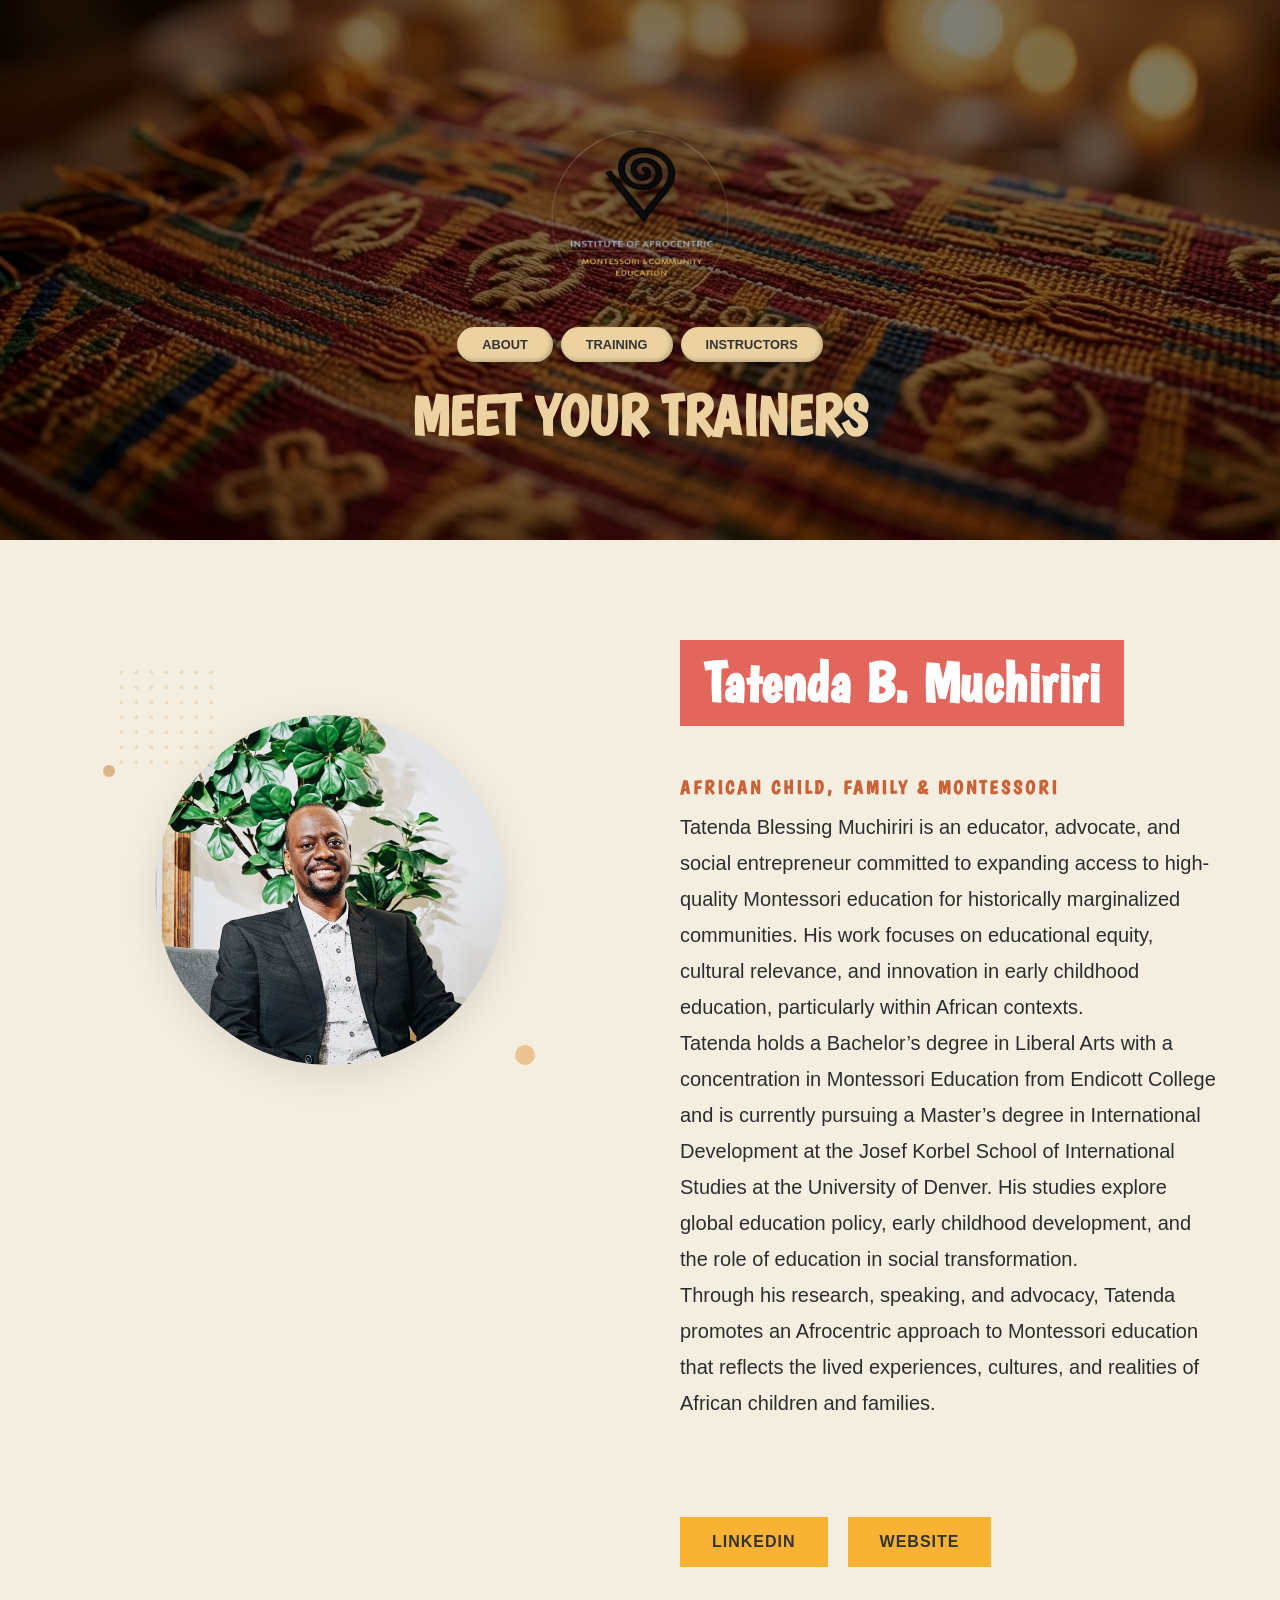
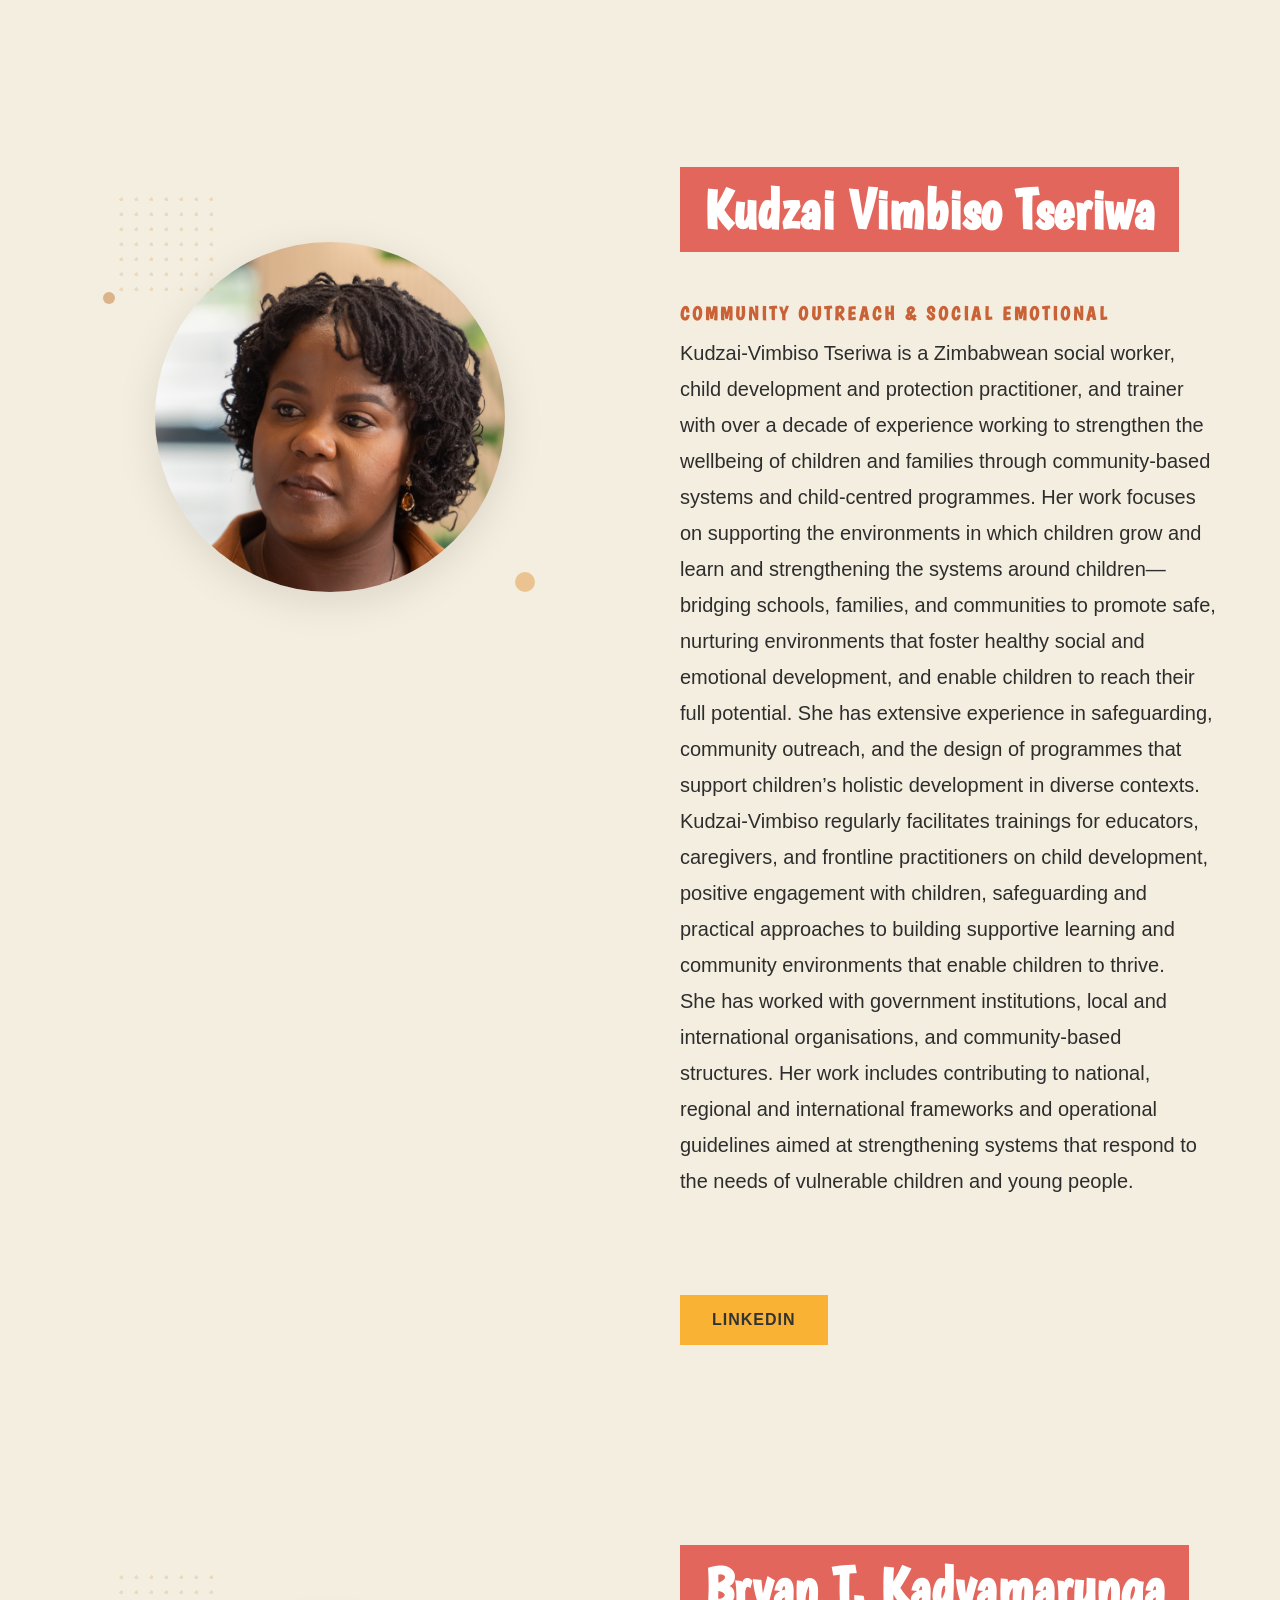
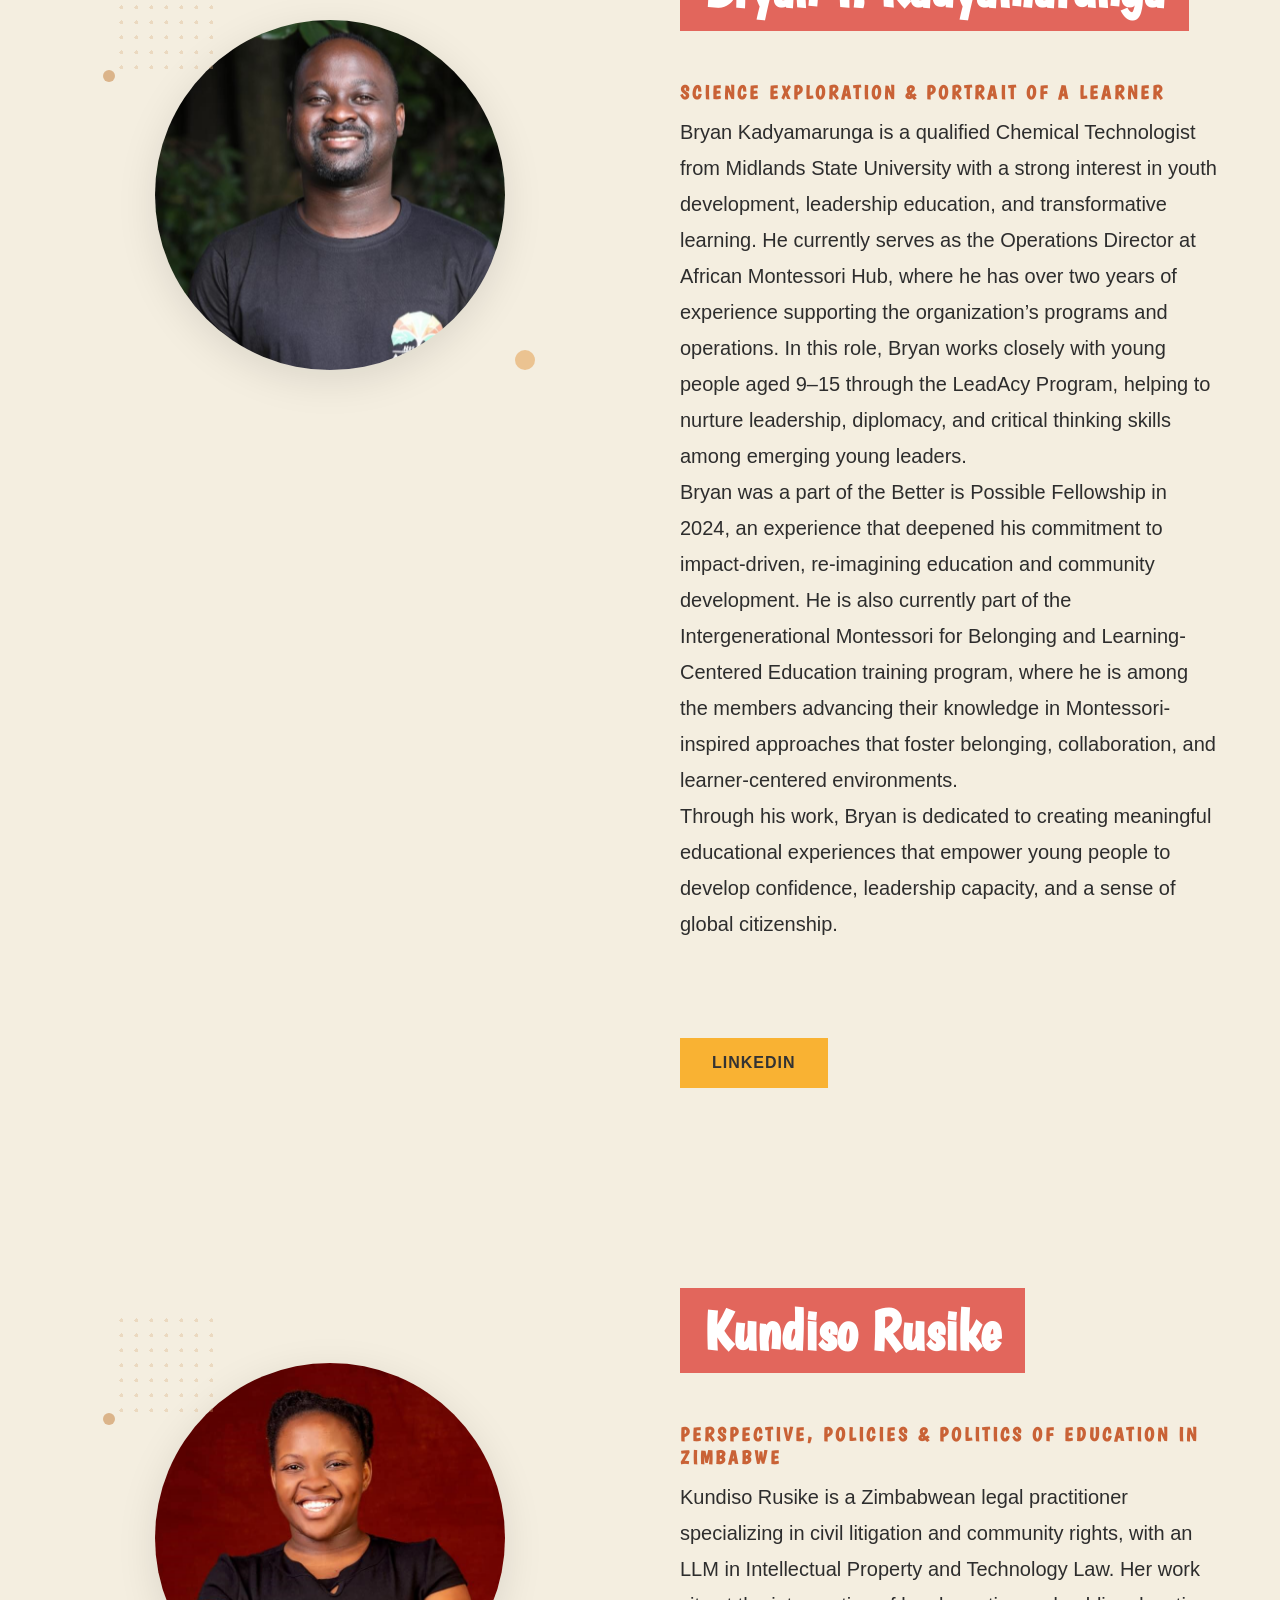
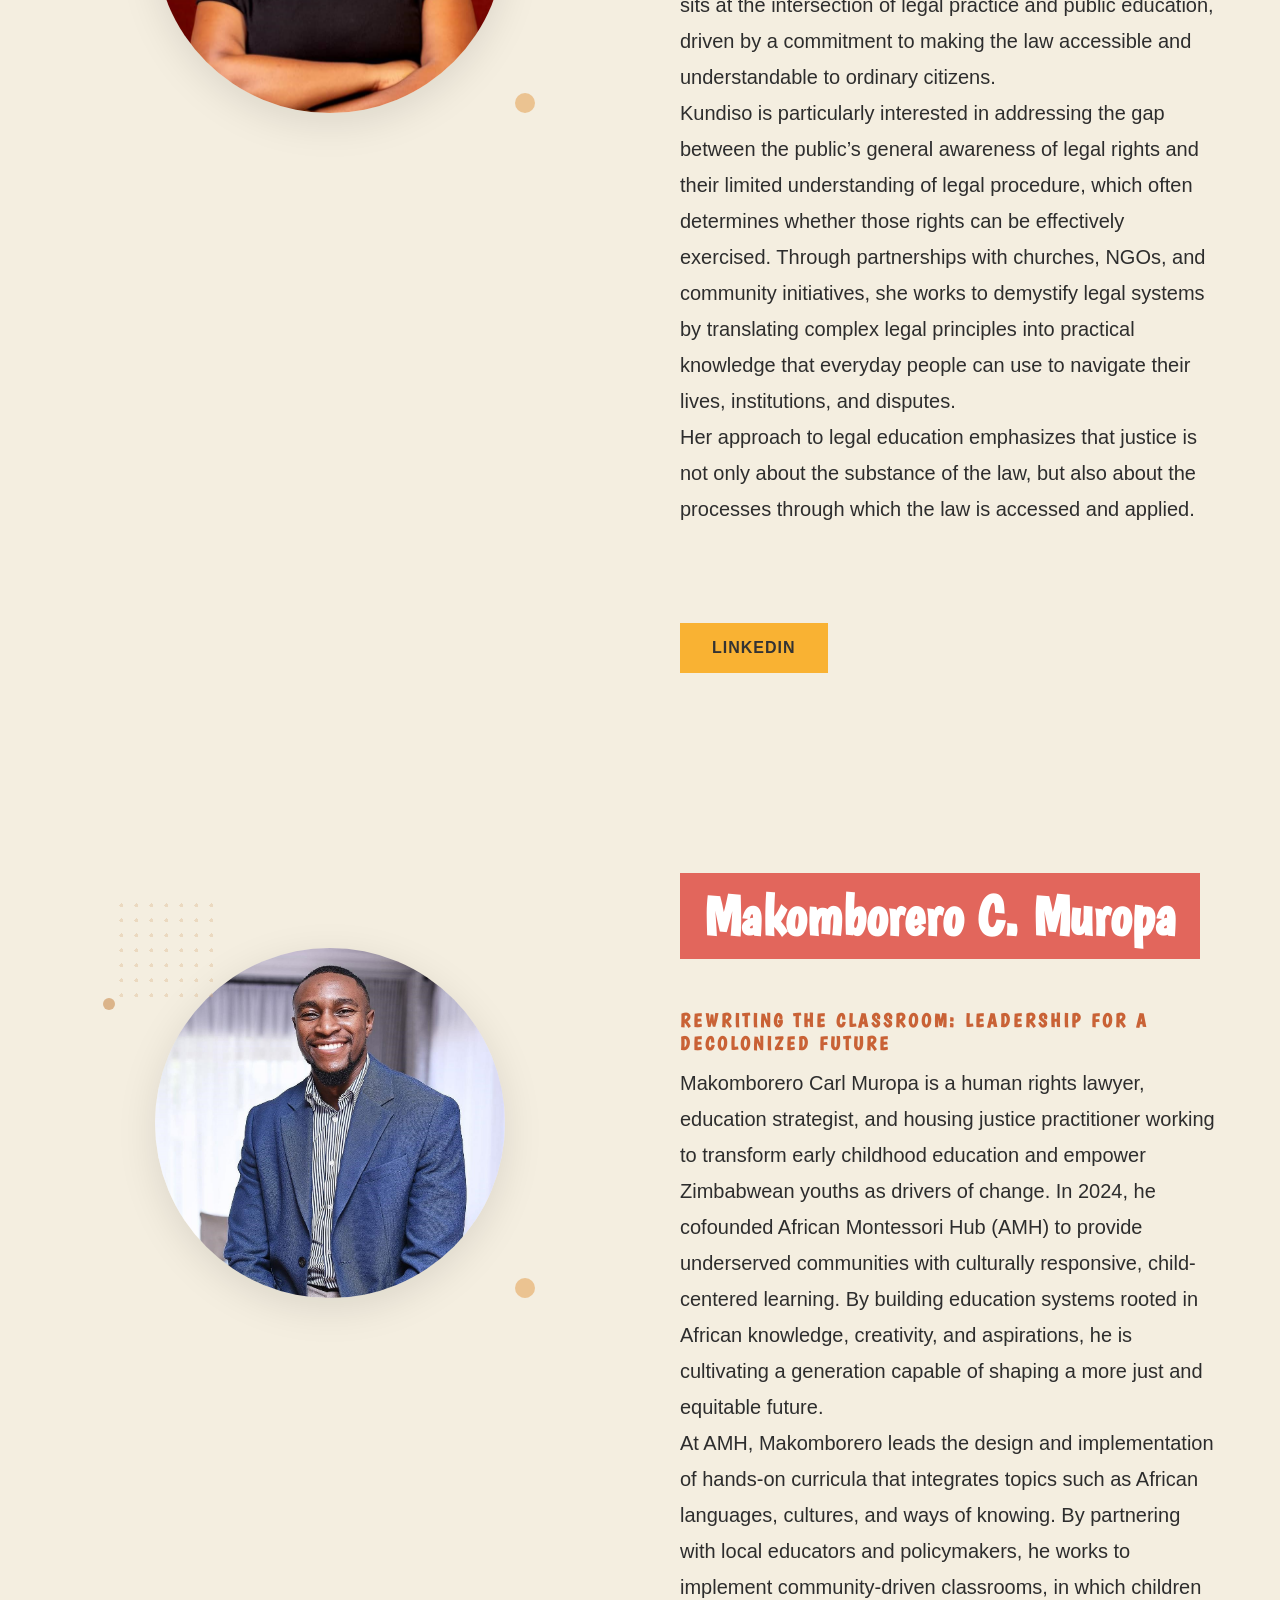
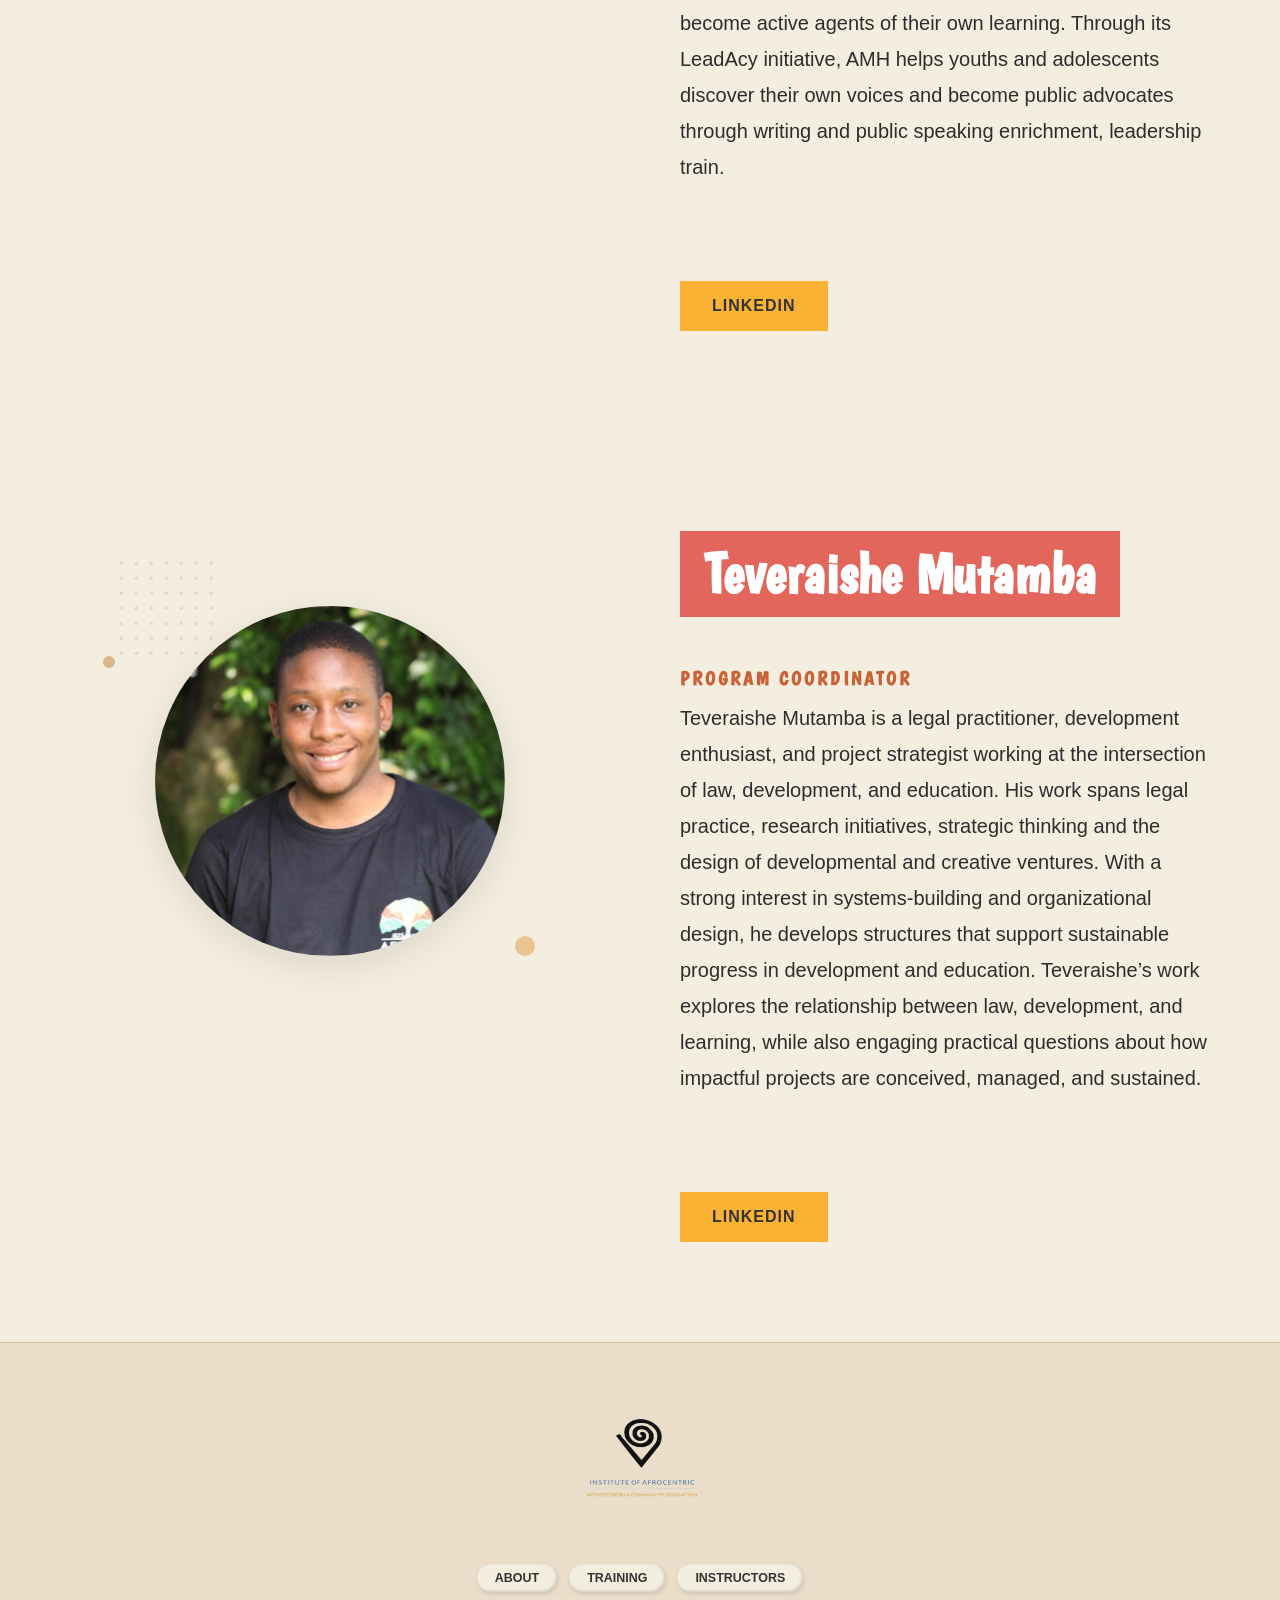
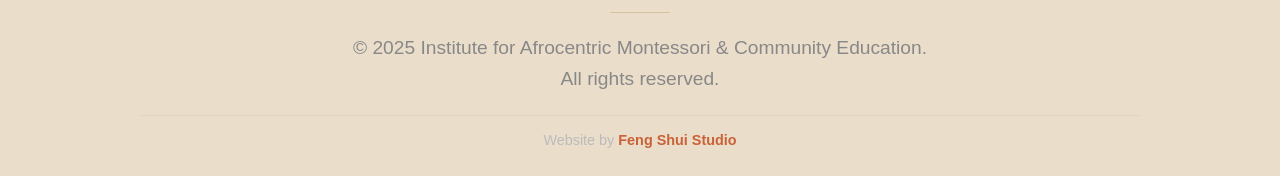
==== commit 6b0daad8: "Add Program coordinator in front facing page" ====
--- a/application.html
+++ b/application.html
@@ -228,7 +228,7 @@
 
 
     
-               <section class="storiesX">
+            <section class="storiesX">
                 <div class="containerX">
                     <div class="stories-contentX">
                         <div class="stories-visualX">
@@ -259,6 +259,44 @@
                           
                           <div class="stories-actionsX">
                               <a href="https://www.linkedin.com/in/makomborero-carl-muropa-a093a1144/" class="cta-buttonA" target="_blank" style="text-decoration: none;">LINKEDIN</a>
+                               
+                          </div>
+
+                        </div>
+                    </div>
+                </div>
+            </section>
+
+            <section class="storiesX">
+                <div class="containerX">
+                    <div class="stories-contentX">
+                        <div class="stories-visualX">
+                            <div class="story-image-mainX">
+                                <img src="/img/Trainers/teveraishe.JPG" alt="Reflection">
+                            </div>
+                            
+                            <span class="dotX dot-5X"></span>
+                            <span class="dotX dot-6X"></span>
+                            <div class="dots-patternX"></div>
+                        </div>
+
+                        <div class="stories-textX">
+
+                          <h2 class="section-titleX" style="
+                                                            background-color: #E2665C;
+                                                            color: white;
+                                                            padding: 12px 24px;
+                                                            display: inline-block;">Teveraishe Mutamba</h2>
+                          <h3 class="section-labelX">Program Coordinator</h3>
+
+                          <div class="content-block intro-text">
+                            <p>Teveraishe Mutamba is a legal practitioner, development enthusiast, and project strategist working at the intersection of law, development, and education. His work spans legal practice, research initiatives, strategic thinking and the design of developmental and creative ventures. With a strong interest in systems-building and organizational design, he develops structures that support sustainable progress in development and education. Teveraishe’s work explores the relationship between law, development, and learning, while also engaging practical questions about how impactful projects are conceived, managed, and sustained.
+                            </p>
+                          </div>
+
+                          
+                          <div class="stories-actionsX">
+                              <a href="https://www.linkedin.com/in/teveraishe-mutamba-45b377199/" class="cta-buttonA" target="_blank" style="text-decoration: none;">LINKEDIN</a>
                                
                           </div>
 
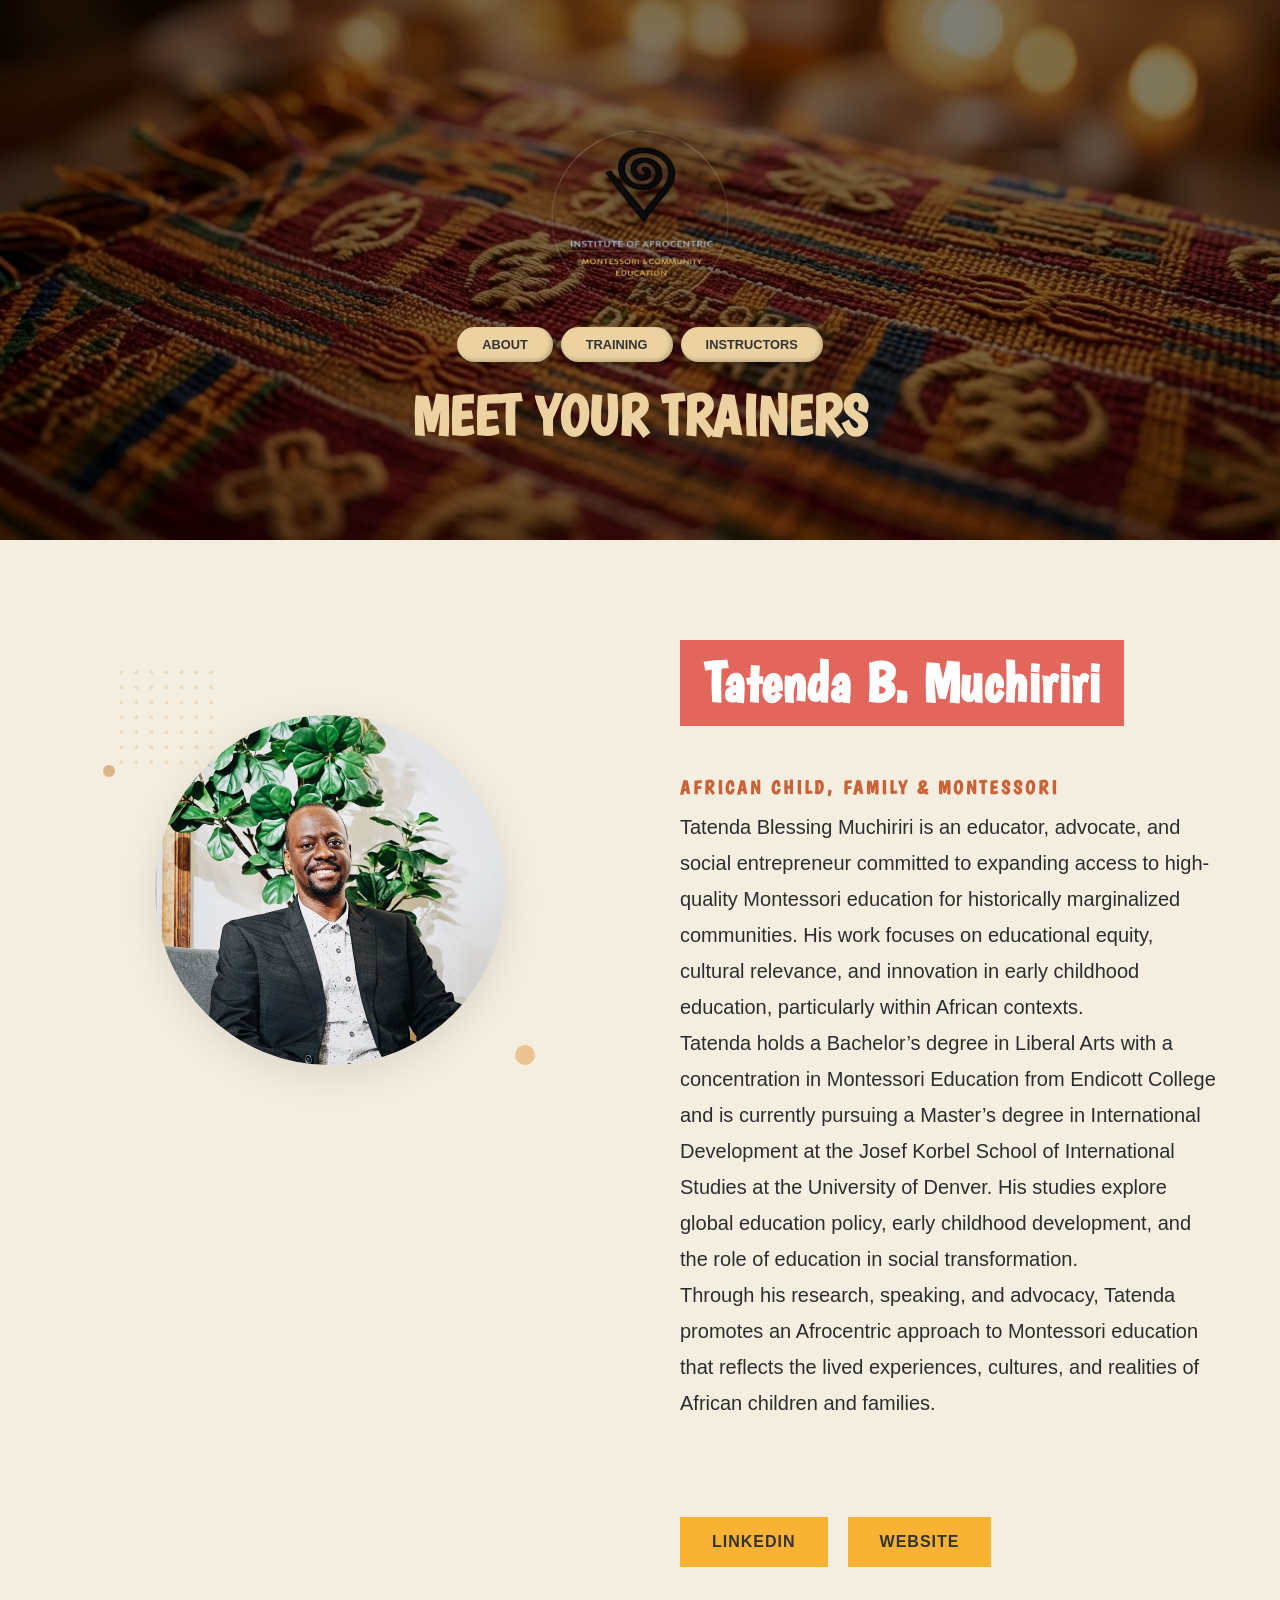
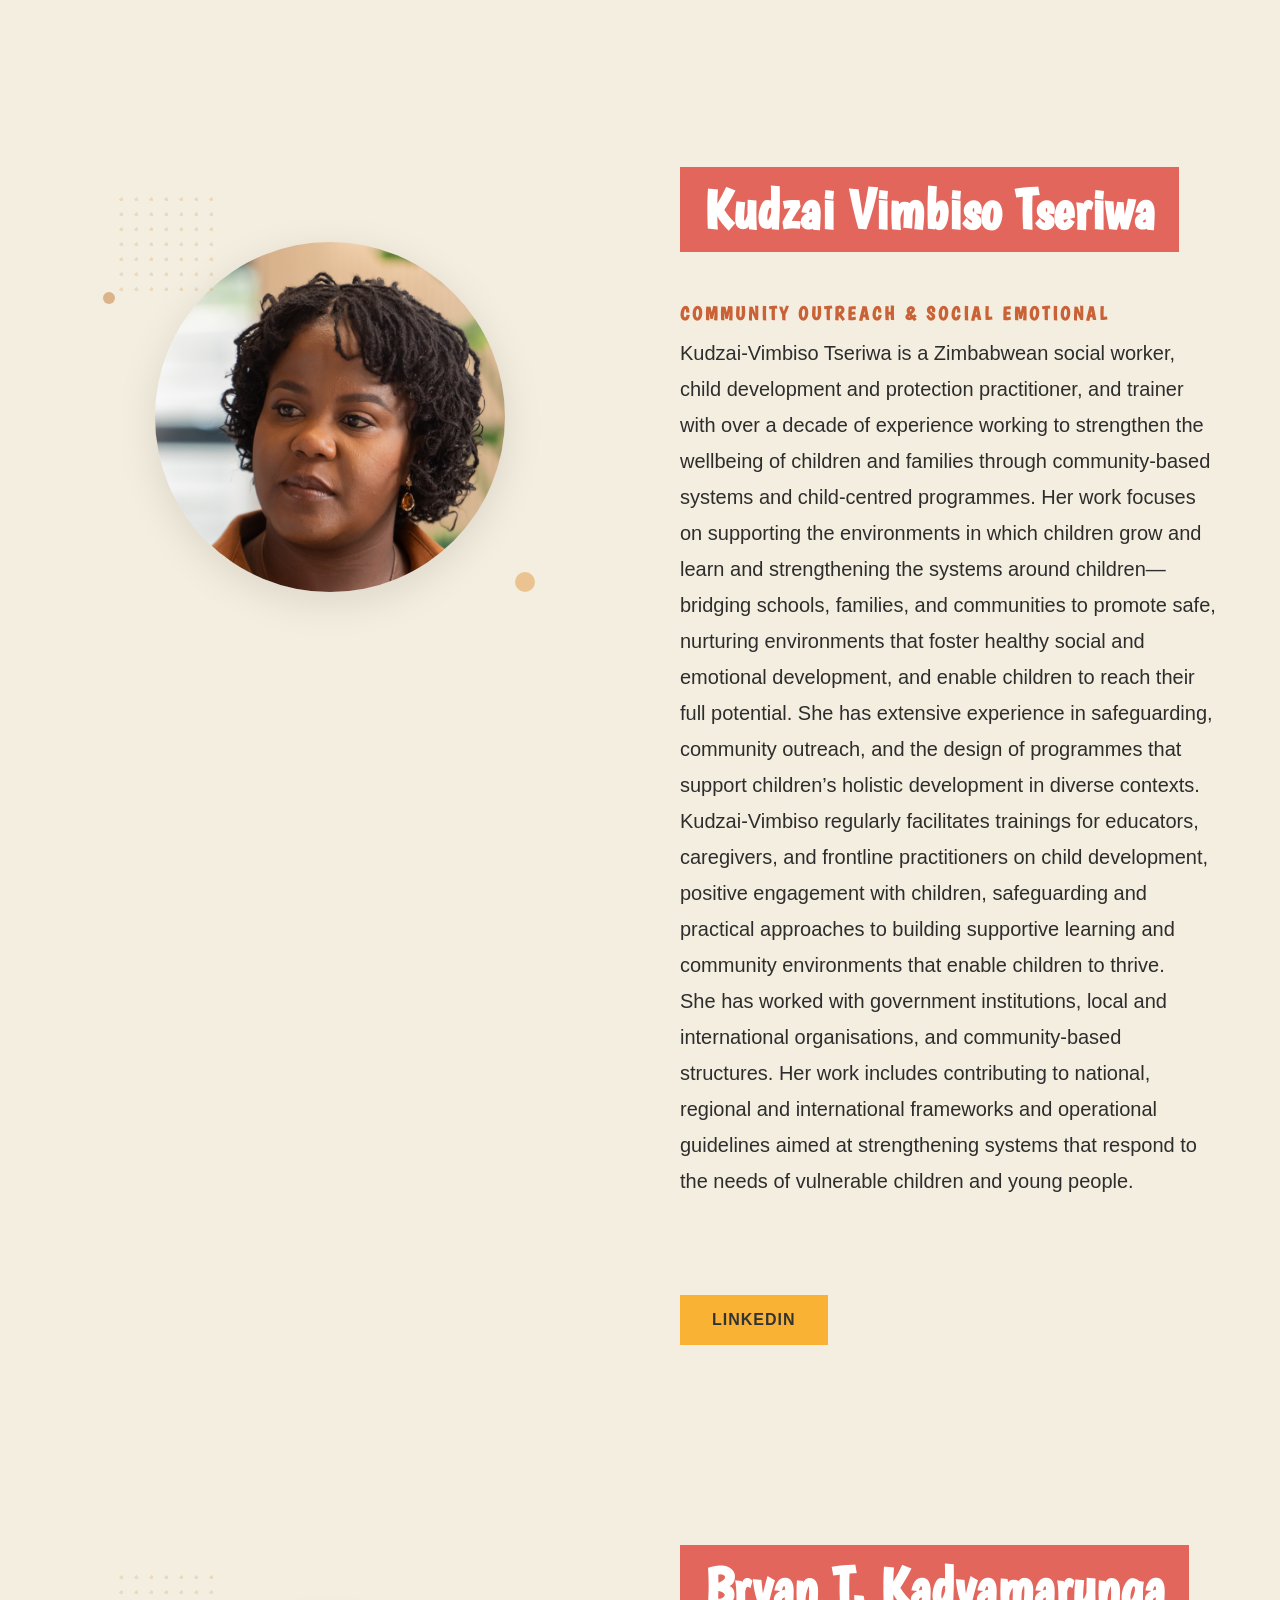
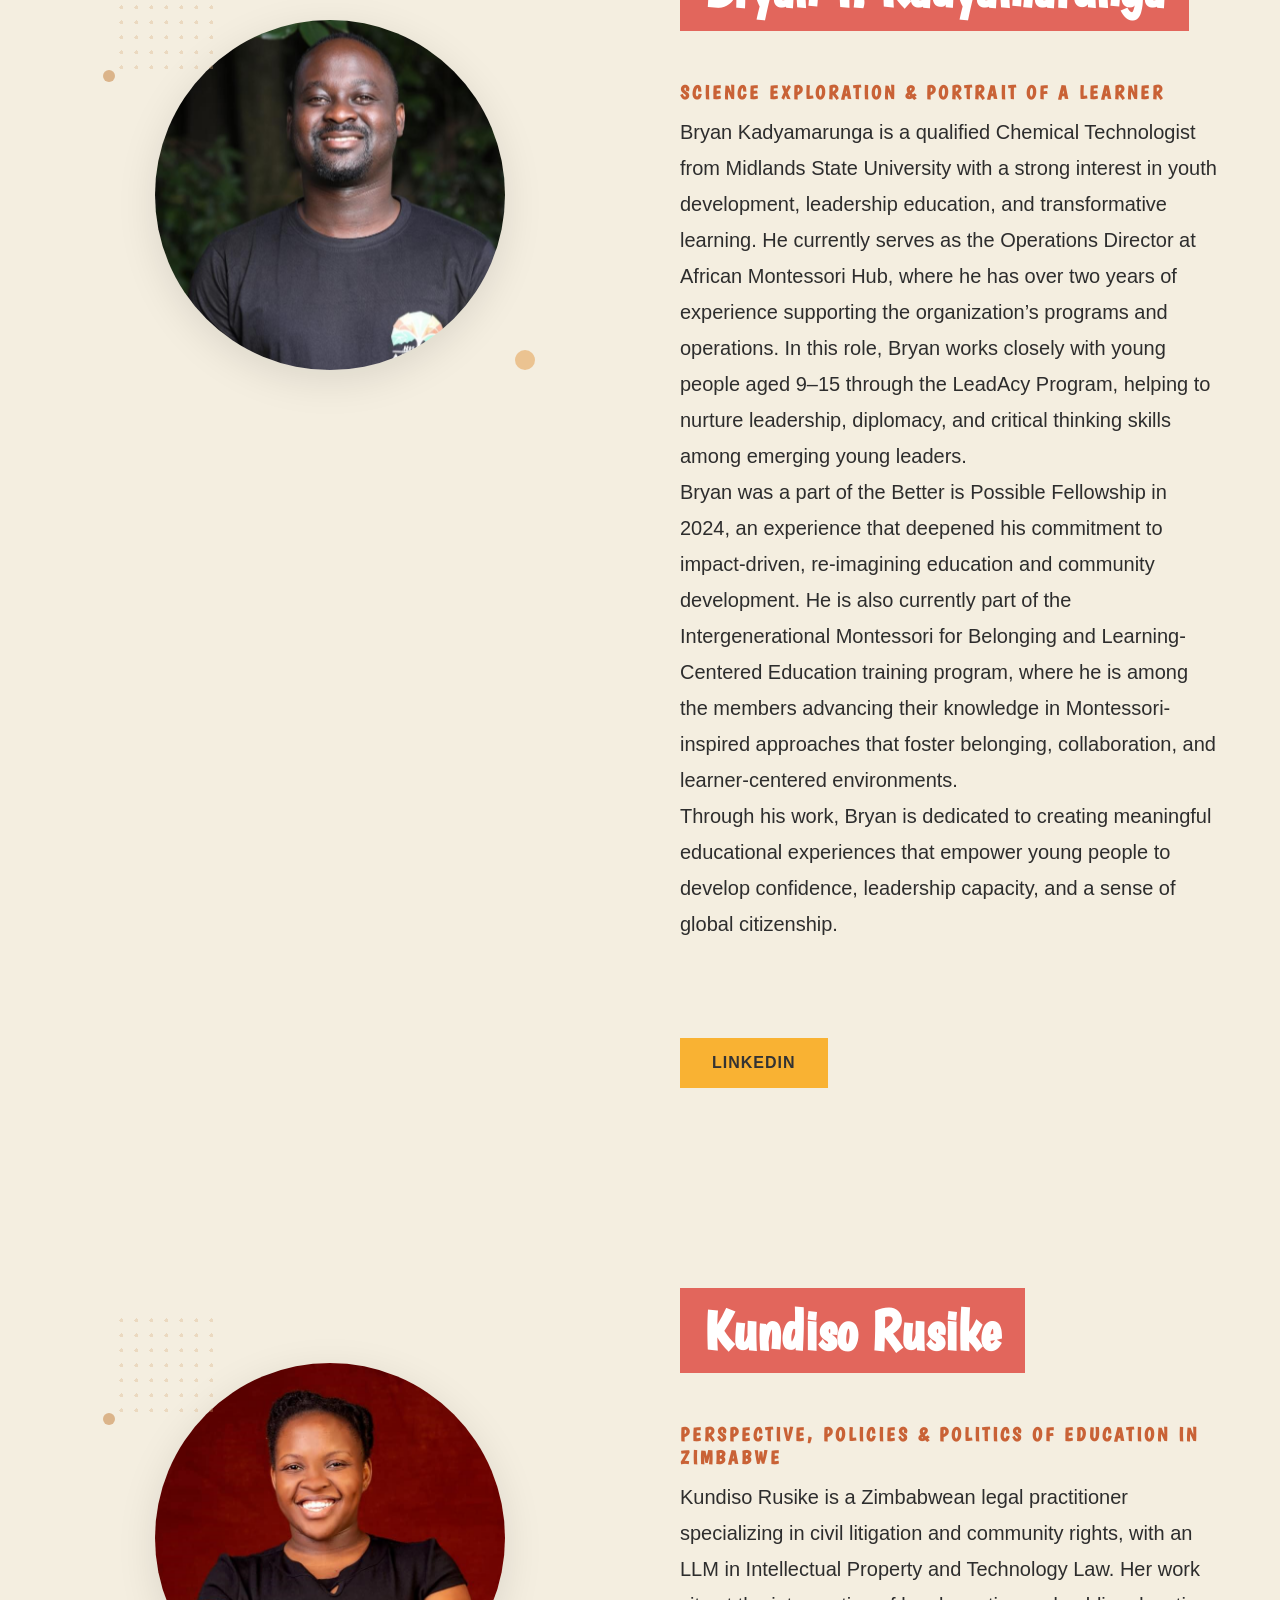
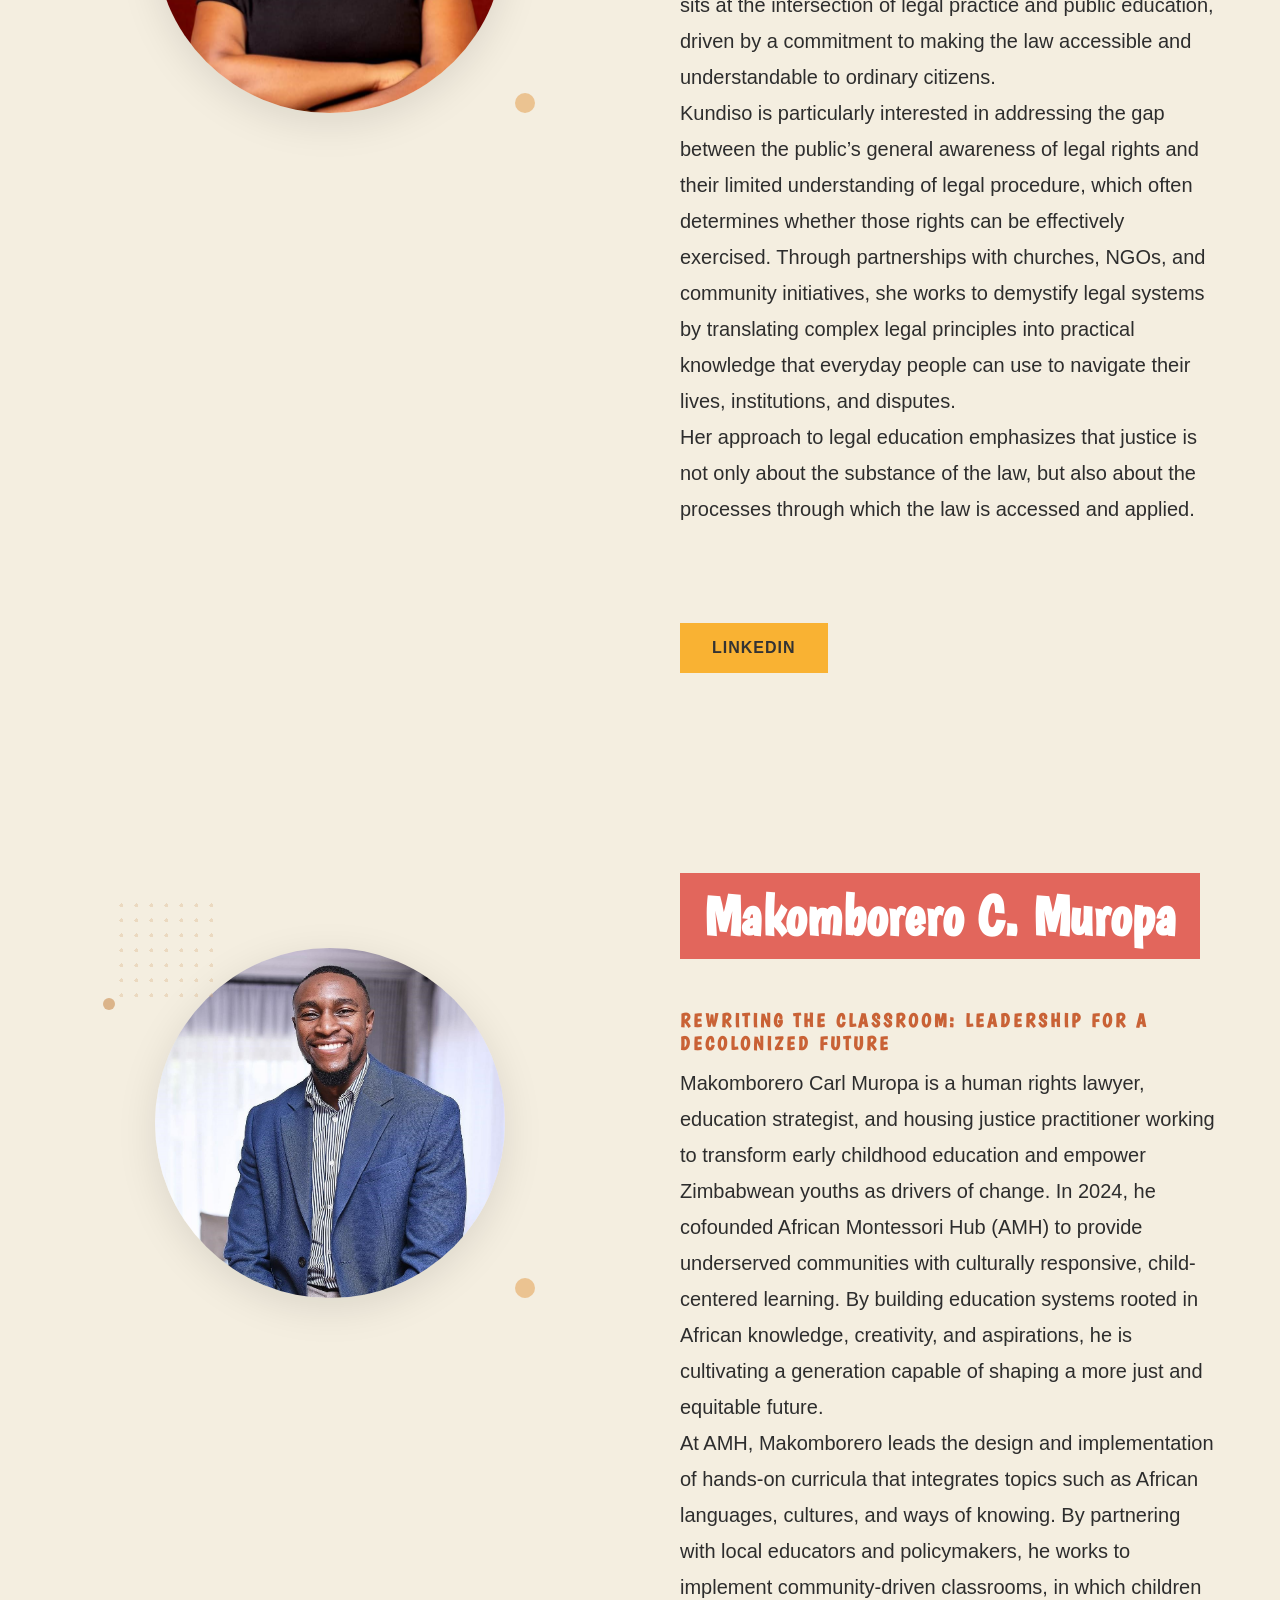
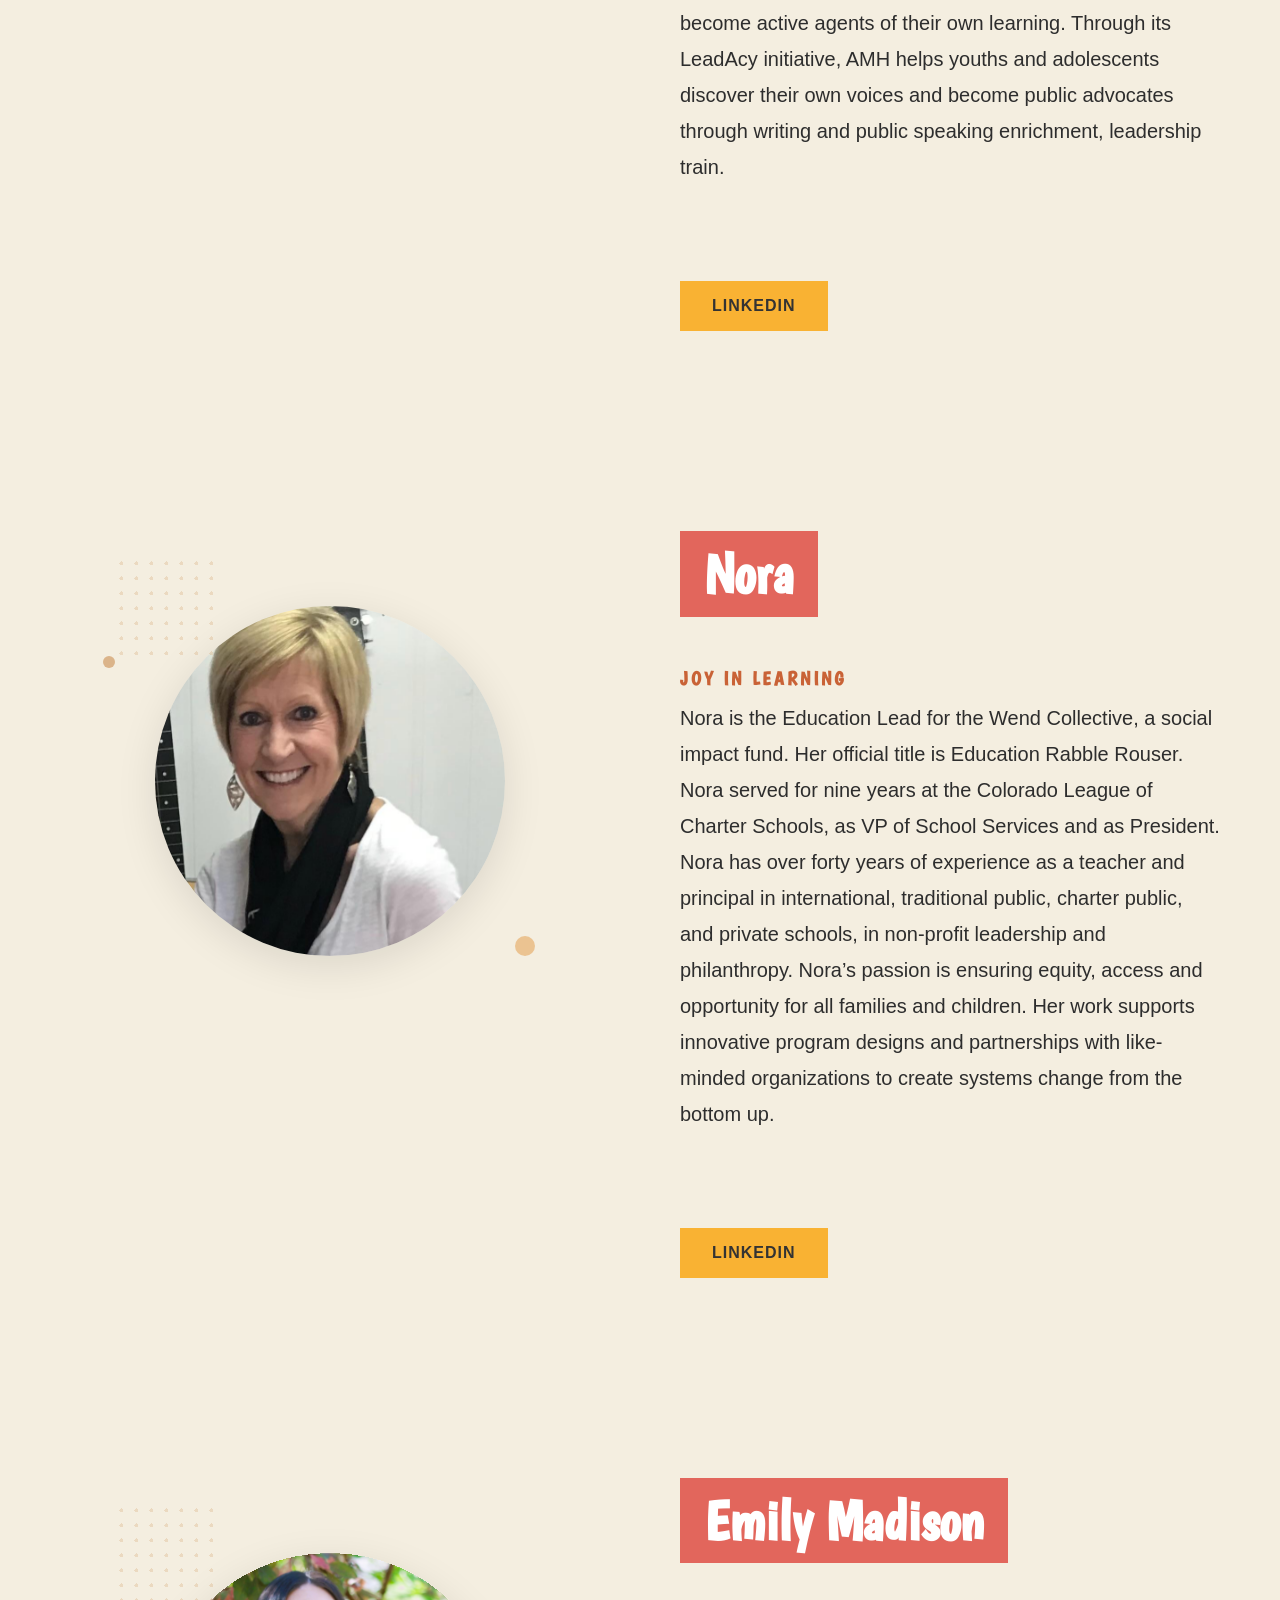
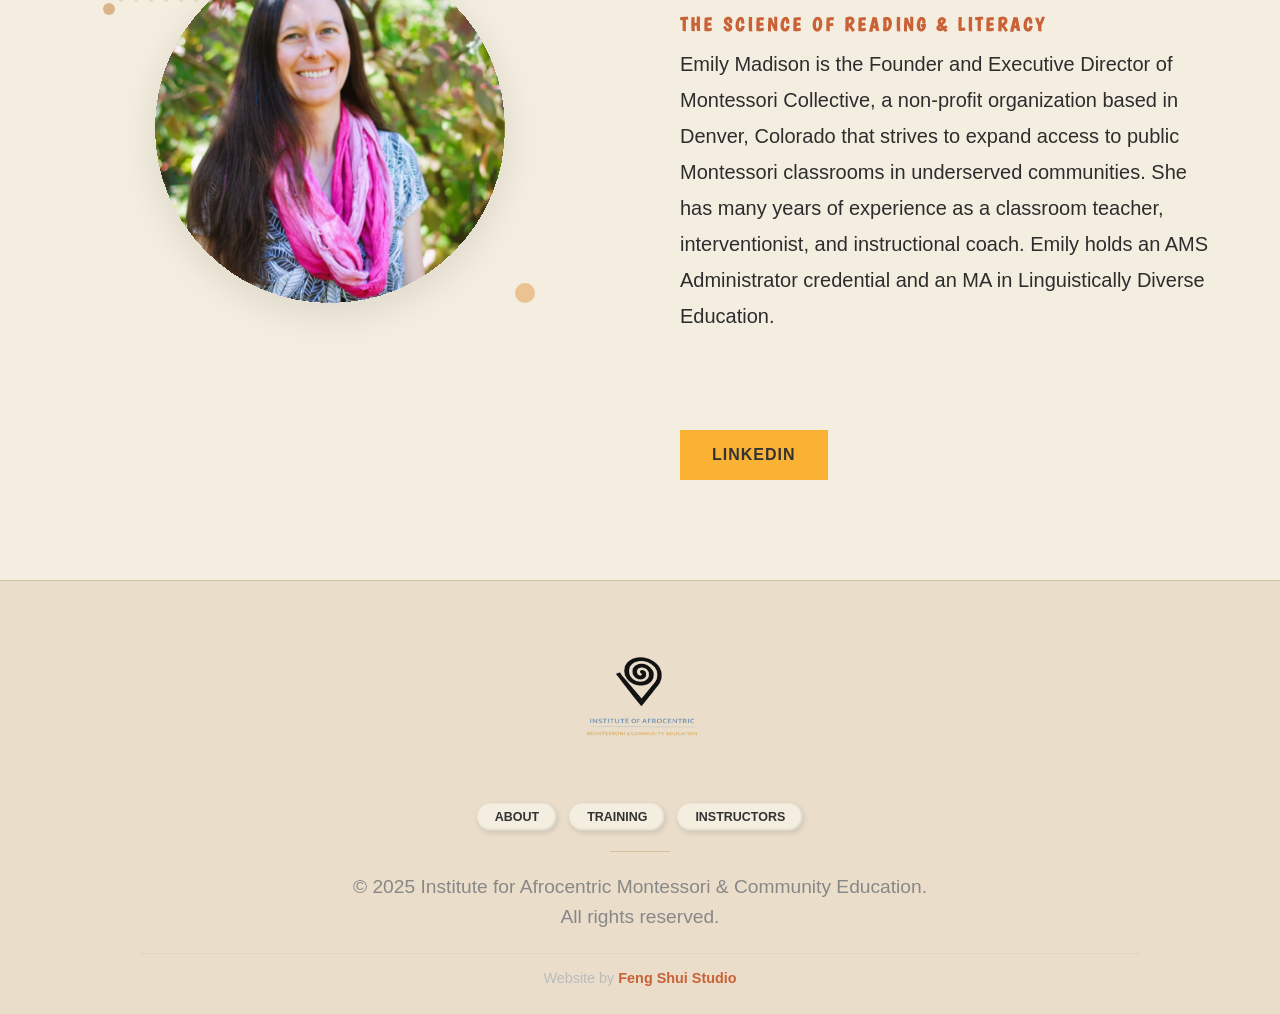
==== commit e3124471: "Add Nora + Emily to instructors page" ====
--- a/application.html
+++ b/application.html
@@ -272,31 +272,78 @@
                     <div class="stories-contentX">
                         <div class="stories-visualX">
                             <div class="story-image-mainX">
-                                <img src="/img/Trainers/teveraishe.JPG" alt="Reflection">
-                            </div>
-                            
-                            <span class="dotX dot-5X"></span>
-                            <span class="dotX dot-6X"></span>
-                            <div class="dots-patternX"></div>
-                        </div>
-
-                        <div class="stories-textX">
-
-                          <h2 class="section-titleX" style="
-                                                            background-color: #E2665C;
-                                                            color: white;
-                                                            padding: 12px 24px;
-                                                            display: inline-block;">Teveraishe Mutamba</h2>
-                          <h3 class="section-labelX">Program Coordinator</h3>
-
-                          <div class="content-block intro-text">
-                            <p>Teveraishe Mutamba is a legal practitioner, development enthusiast, and project strategist working at the intersection of law, development, and education. His work spans legal practice, research initiatives, strategic thinking and the design of developmental and creative ventures. With a strong interest in systems-building and organizational design, he develops structures that support sustainable progress in development and education. Teveraishe’s work explores the relationship between law, development, and learning, while also engaging practical questions about how impactful projects are conceived, managed, and sustained.
+                                <img src="/img/Trainers/Nora.JPG" alt="Reflection">
+                            </div>
+                            
+                            <span class="dotX dot-5X"></span>
+                            <span class="dotX dot-6X"></span>
+                            <div class="dots-patternX"></div>
+                        </div>
+
+                        <div class="stories-textX">
+
+                          <h2 class="section-titleX" style="
+                                                            background-color: #E2665C;
+                                                            color: white;
+                                                            padding: 12px 24px;
+                                                            display: inline-block;">Nora</h2>
+                          <h3 class="section-labelX">Joy In Learning</h3>
+
+                          <div class="content-block intro-text">
+                            <p>
+                                
+                                Nora is the Education Lead for the Wend Collective, a social impact fund. Her official title is Education Rabble Rouser. Nora served for nine years at the Colorado League of Charter Schools, as VP of School Services and as President.  Nora has over forty years of experience as a teacher and principal in international, traditional public, charter public, and private schools, in non-profit leadership and philanthropy. Nora’s passion is ensuring equity, access and opportunity for all families and children.  Her work supports innovative program designs and partnerships with like-minded organizations to create systems change from the bottom up.
+
                             </p>
                           </div>
 
                           
                           <div class="stories-actionsX">
-                              <a href="https://www.linkedin.com/in/teveraishe-mutamba-45b377199/" class="cta-buttonA" target="_blank" style="text-decoration: none;">LINKEDIN</a>
+                              <a href="https://www.linkedin.com/in/nora-flood-69852811/" class="cta-buttonA" target="_blank" style="text-decoration: none;">LINKEDIN</a>
+                               
+                          </div>
+
+                        </div>
+                    </div>
+                </div>
+            </section>
+
+            <section class="storiesX">
+                <div class="containerX">
+                    <div class="stories-contentX">
+                        <div class="stories-visualX">
+                            <div class="story-image-mainX">
+                                <img src="/img/Trainers/EmilyHeadshot.webp" alt="Reflection">
+                            </div>
+                            
+                            <span class="dotX dot-5X"></span>
+                            <span class="dotX dot-6X"></span>
+                            <div class="dots-patternX"></div>
+                        </div>
+
+                        <div class="stories-textX">
+
+                          <h2 class="section-titleX" style="
+                                                            background-color: #E2665C;
+                                                            color: white;
+                                                            padding: 12px 24px;
+                                                            display: inline-block;">Emily Madison</h2>
+                          <h3 class="section-labelX">The Science Of Reading & Literacy</h3>
+
+                          <div class="content-block intro-text">
+                            <p>
+                                
+                               Emily Madison is the Founder and Executive Director of Montessori Collective, a non-profit organization based in Denver, Colorado that strives to expand access to public Montessori classrooms in underserved communities. 
+
+                                She has many years of experience as a classroom teacher, interventionist, and instructional coach. 
+
+                                Emily holds an AMS Administrator credential and an MA in Linguistically Diverse Education.
+                            </p>
+                          </div>
+
+                          
+                          <div class="stories-actionsX">
+                              <a href="https://www.linkedin.com/in/emily-madison-3a9889238/" class="cta-buttonA" target="_blank" style="text-decoration: none;">LINKEDIN</a>
                                
                           </div>
 
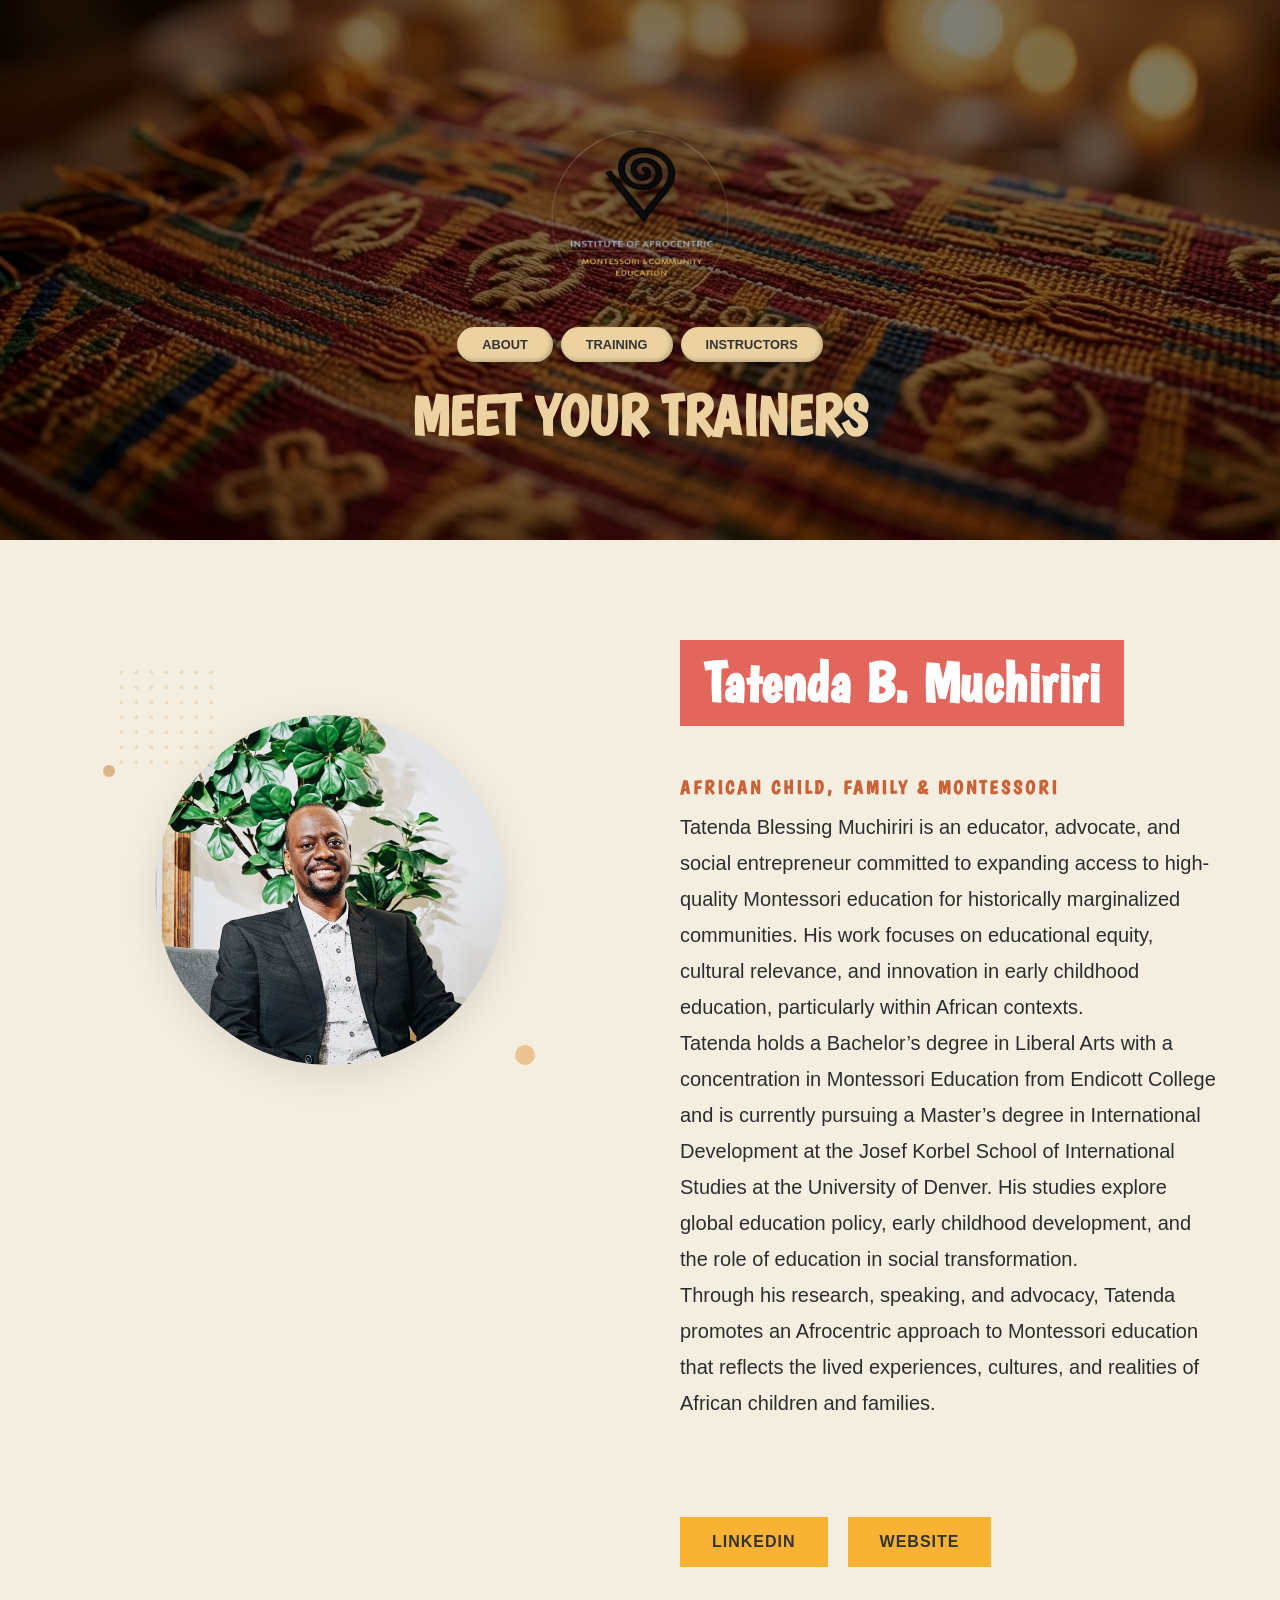
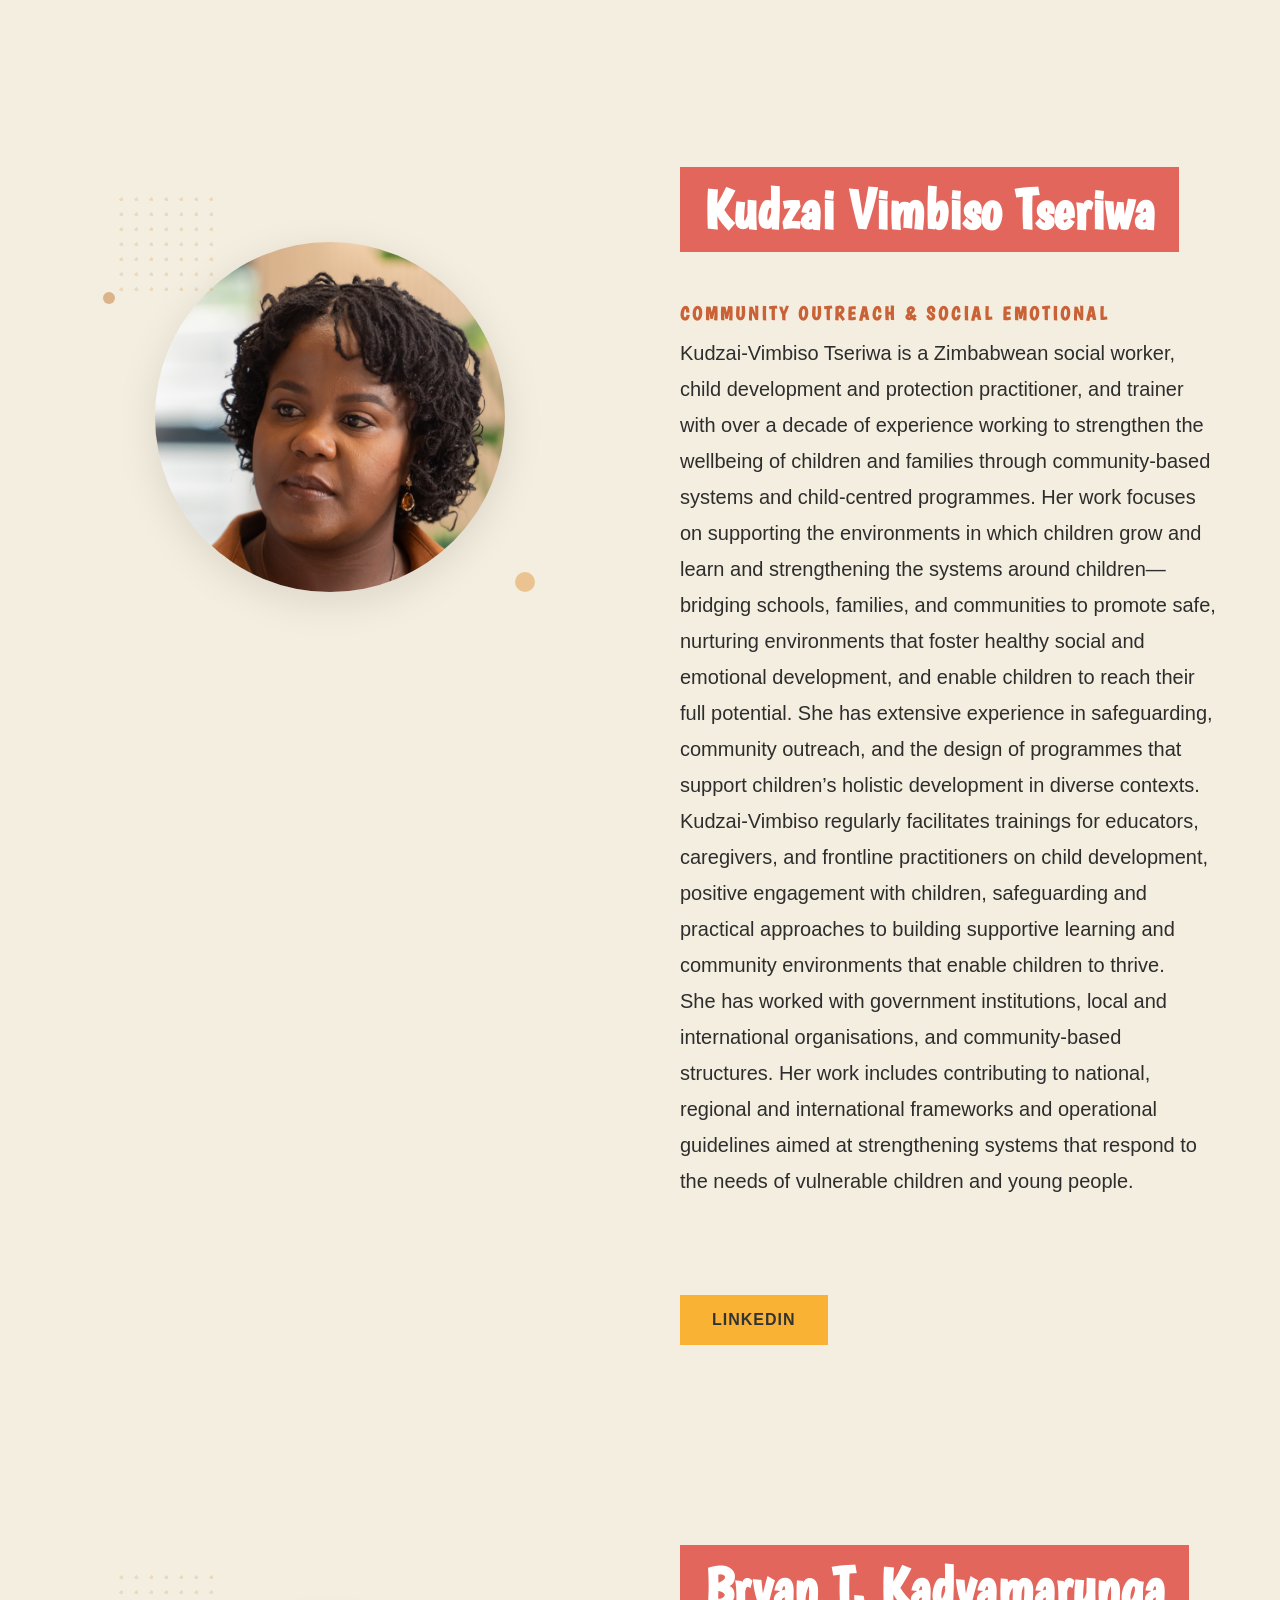
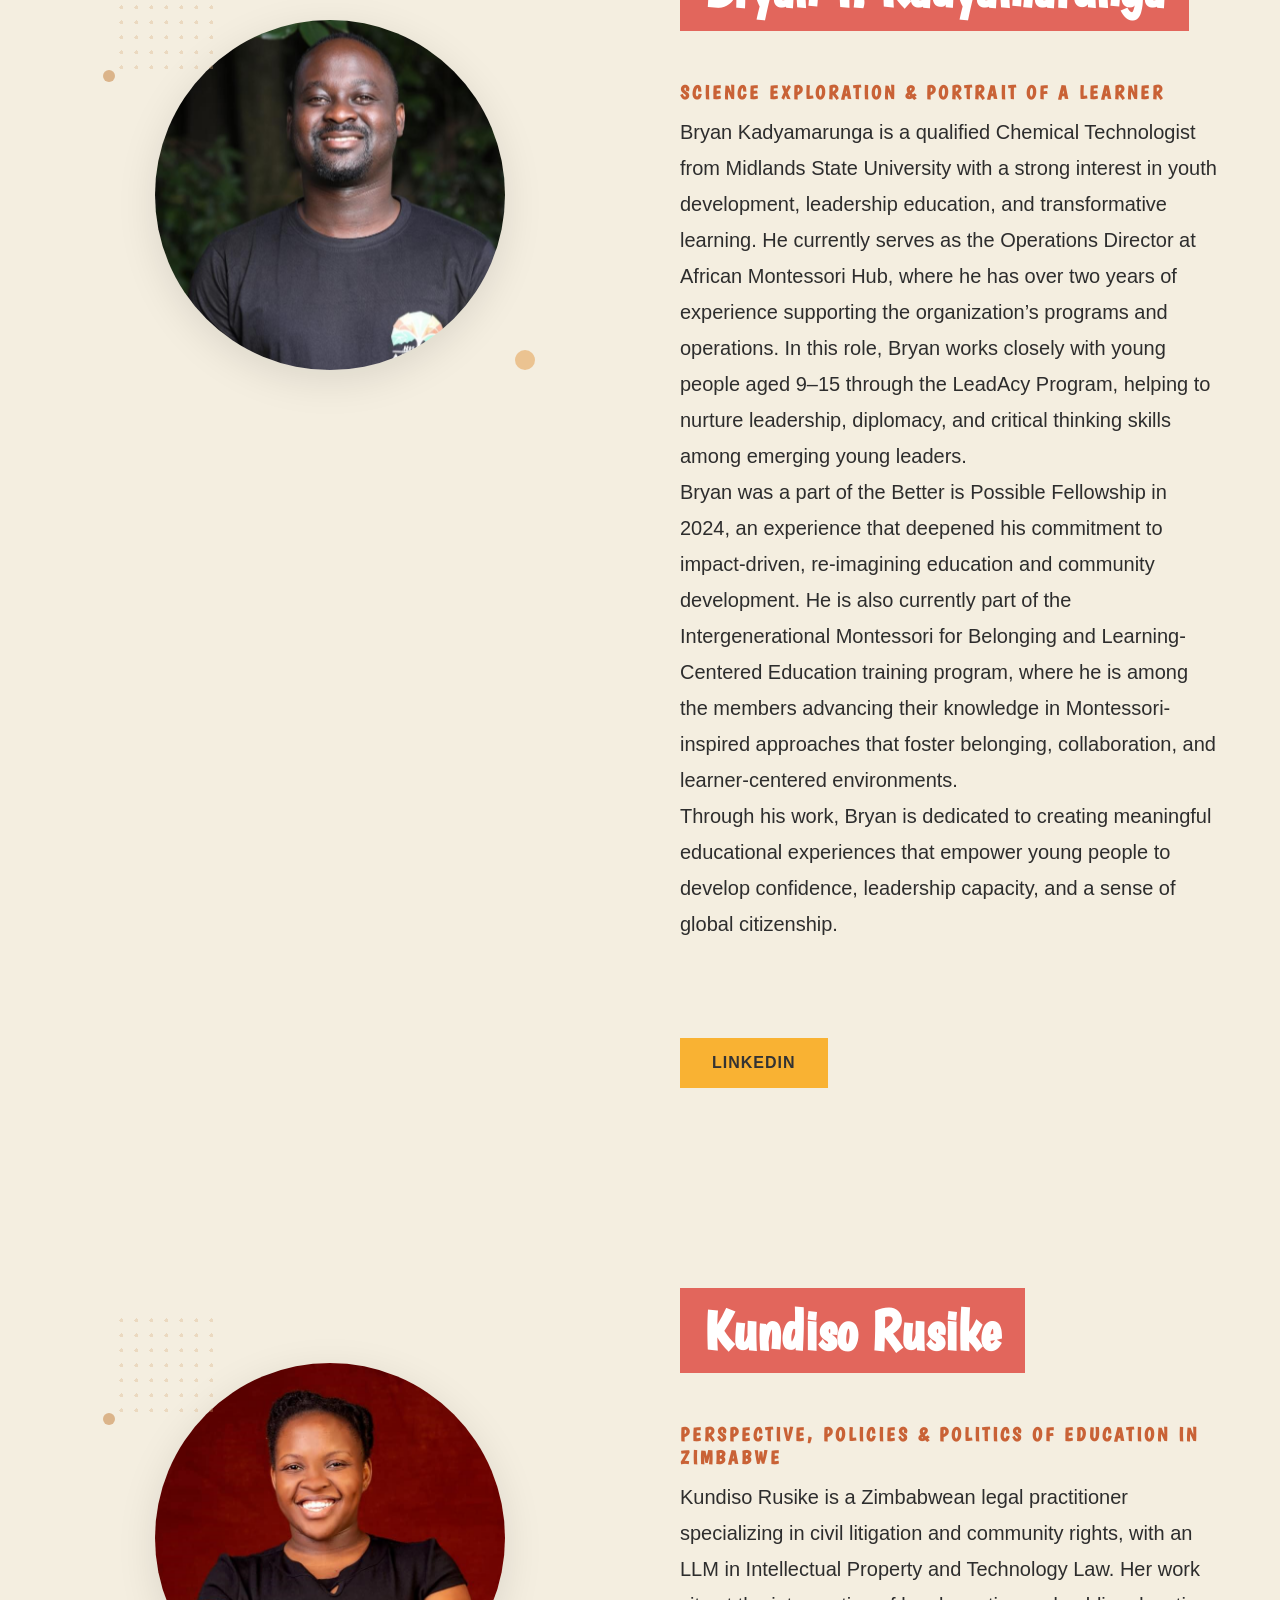
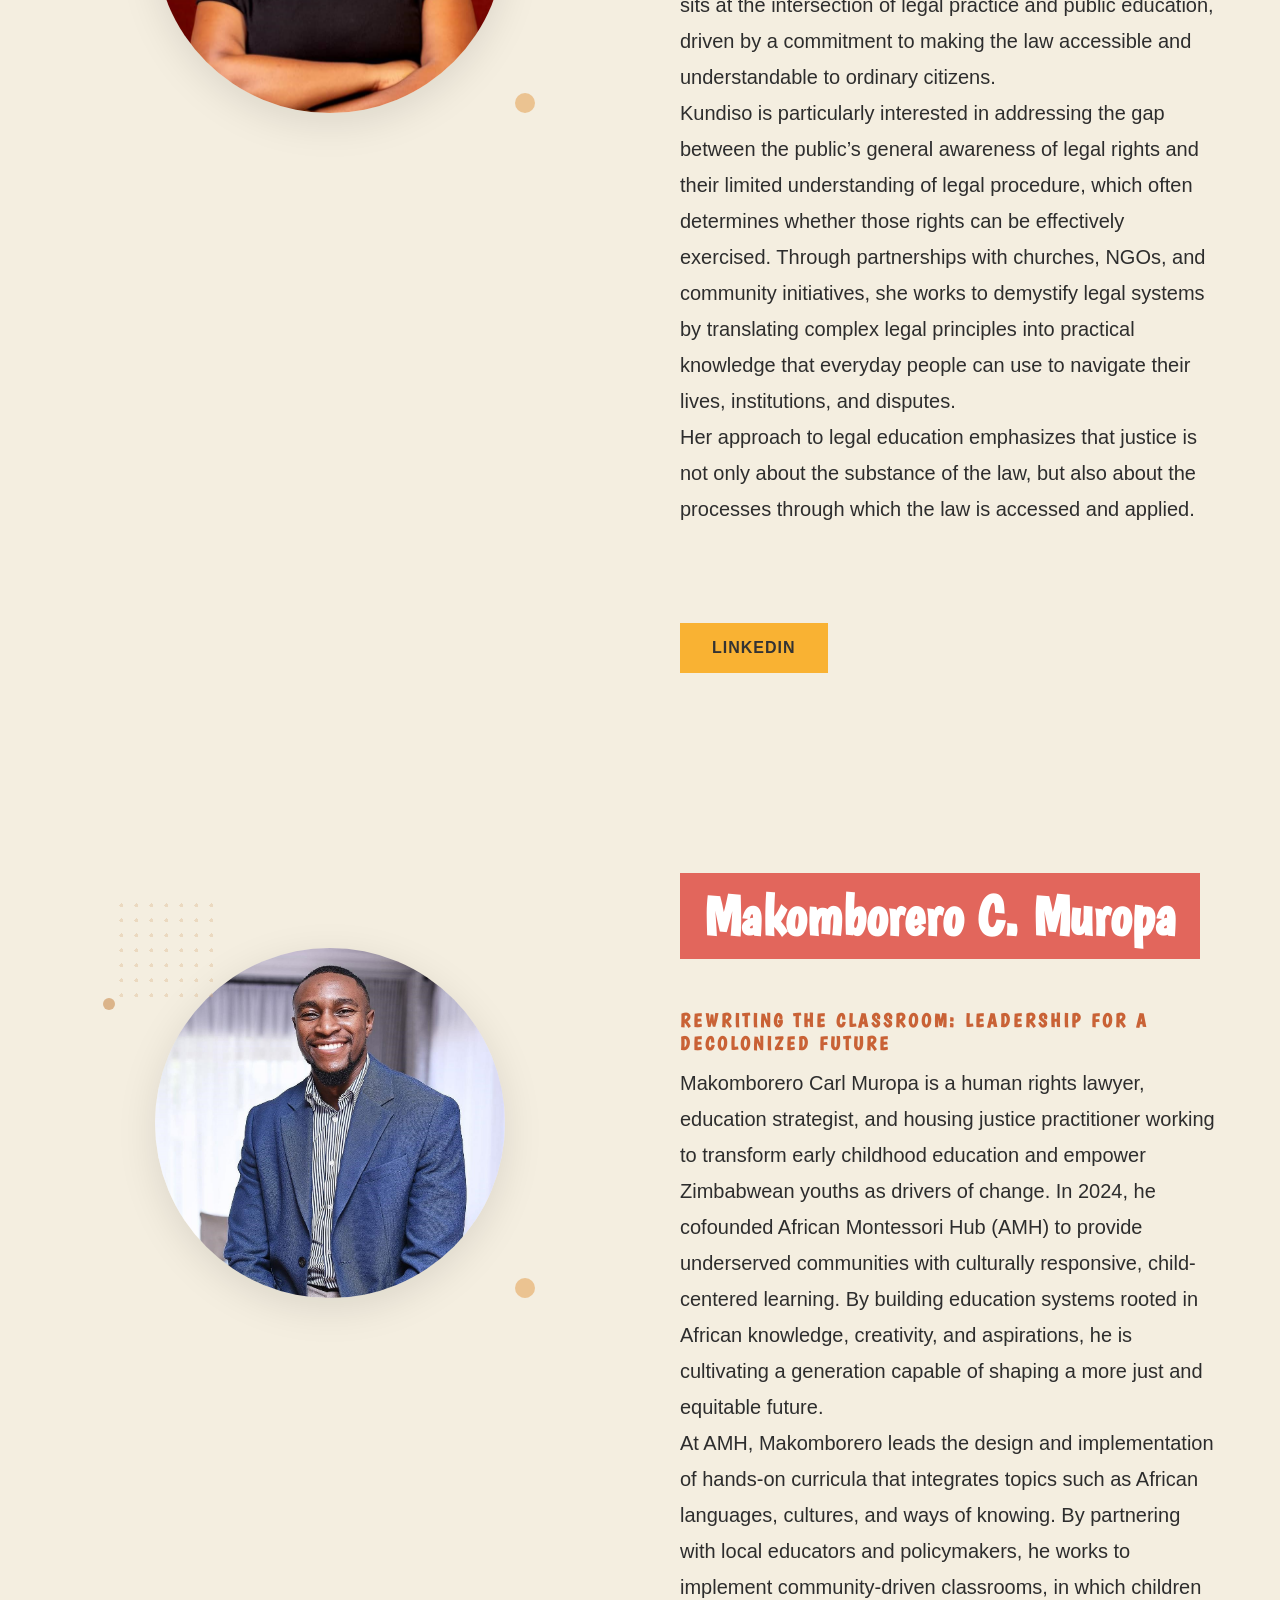
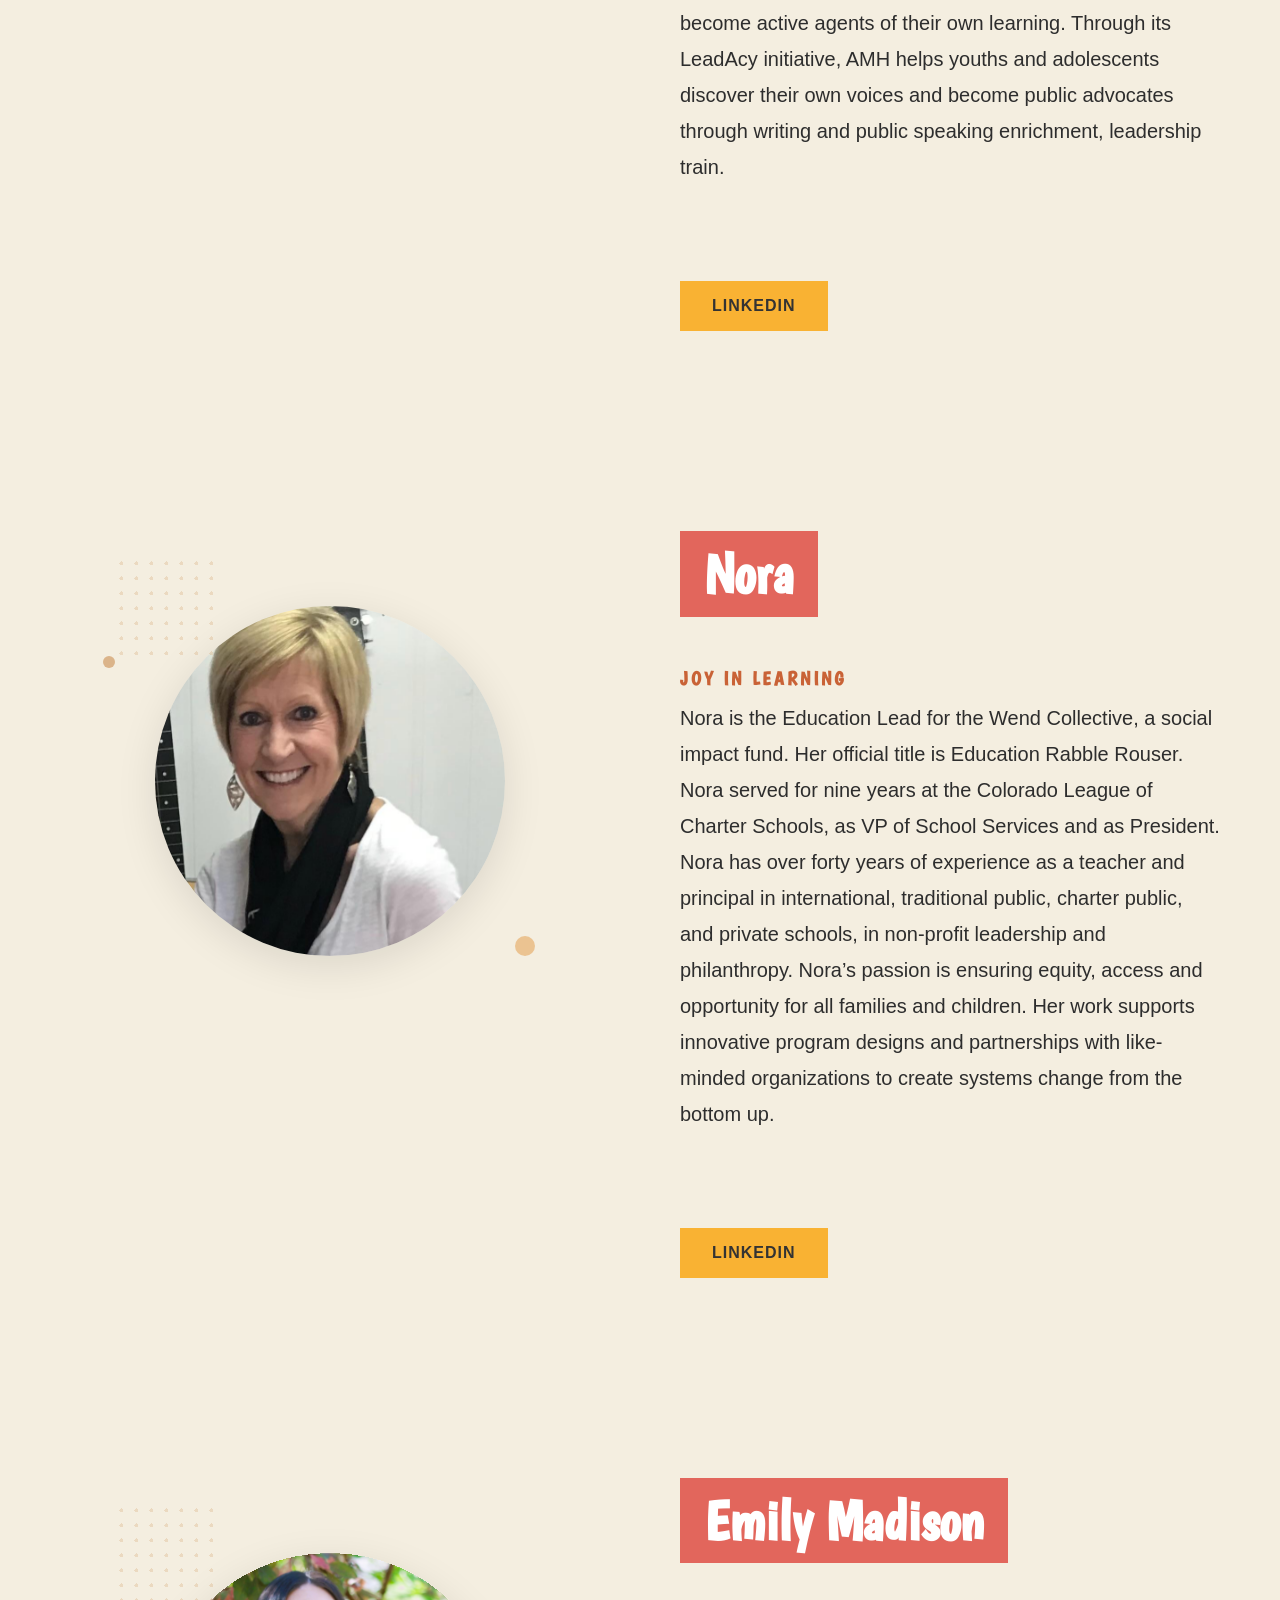
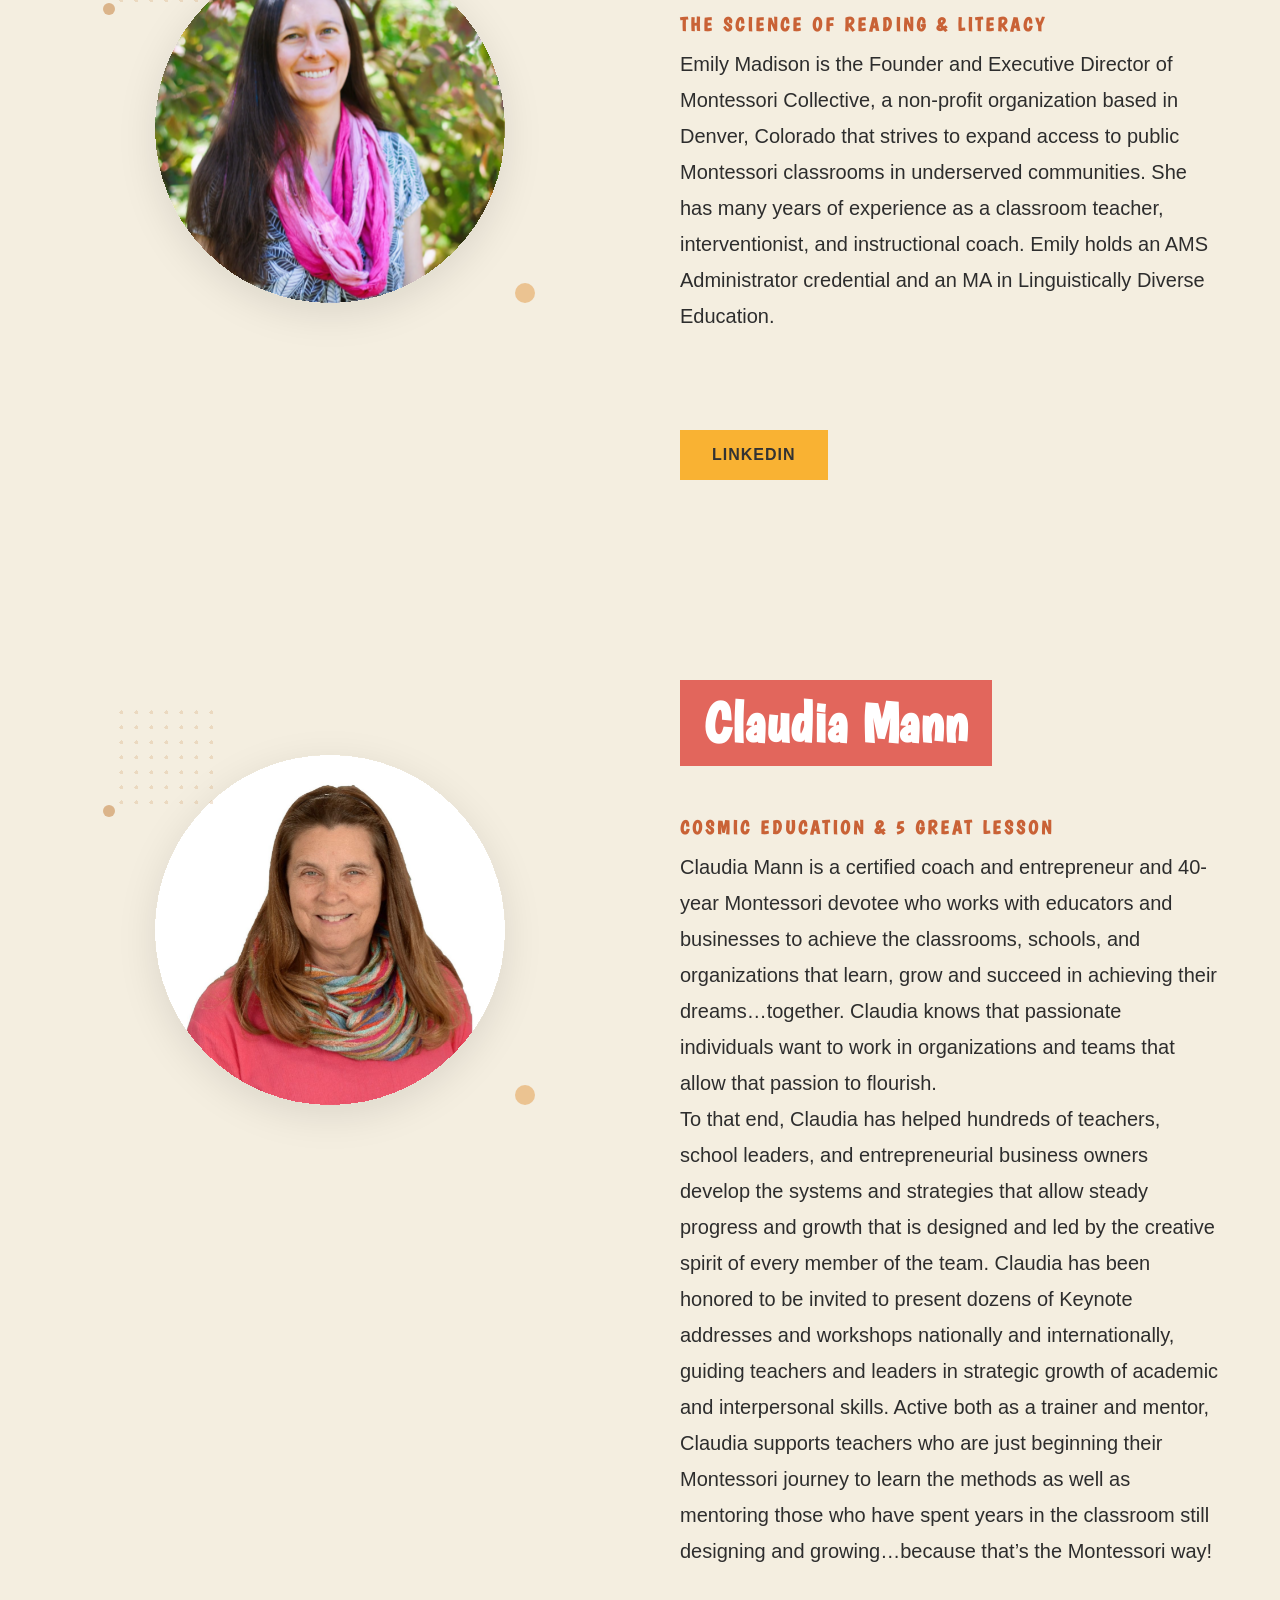
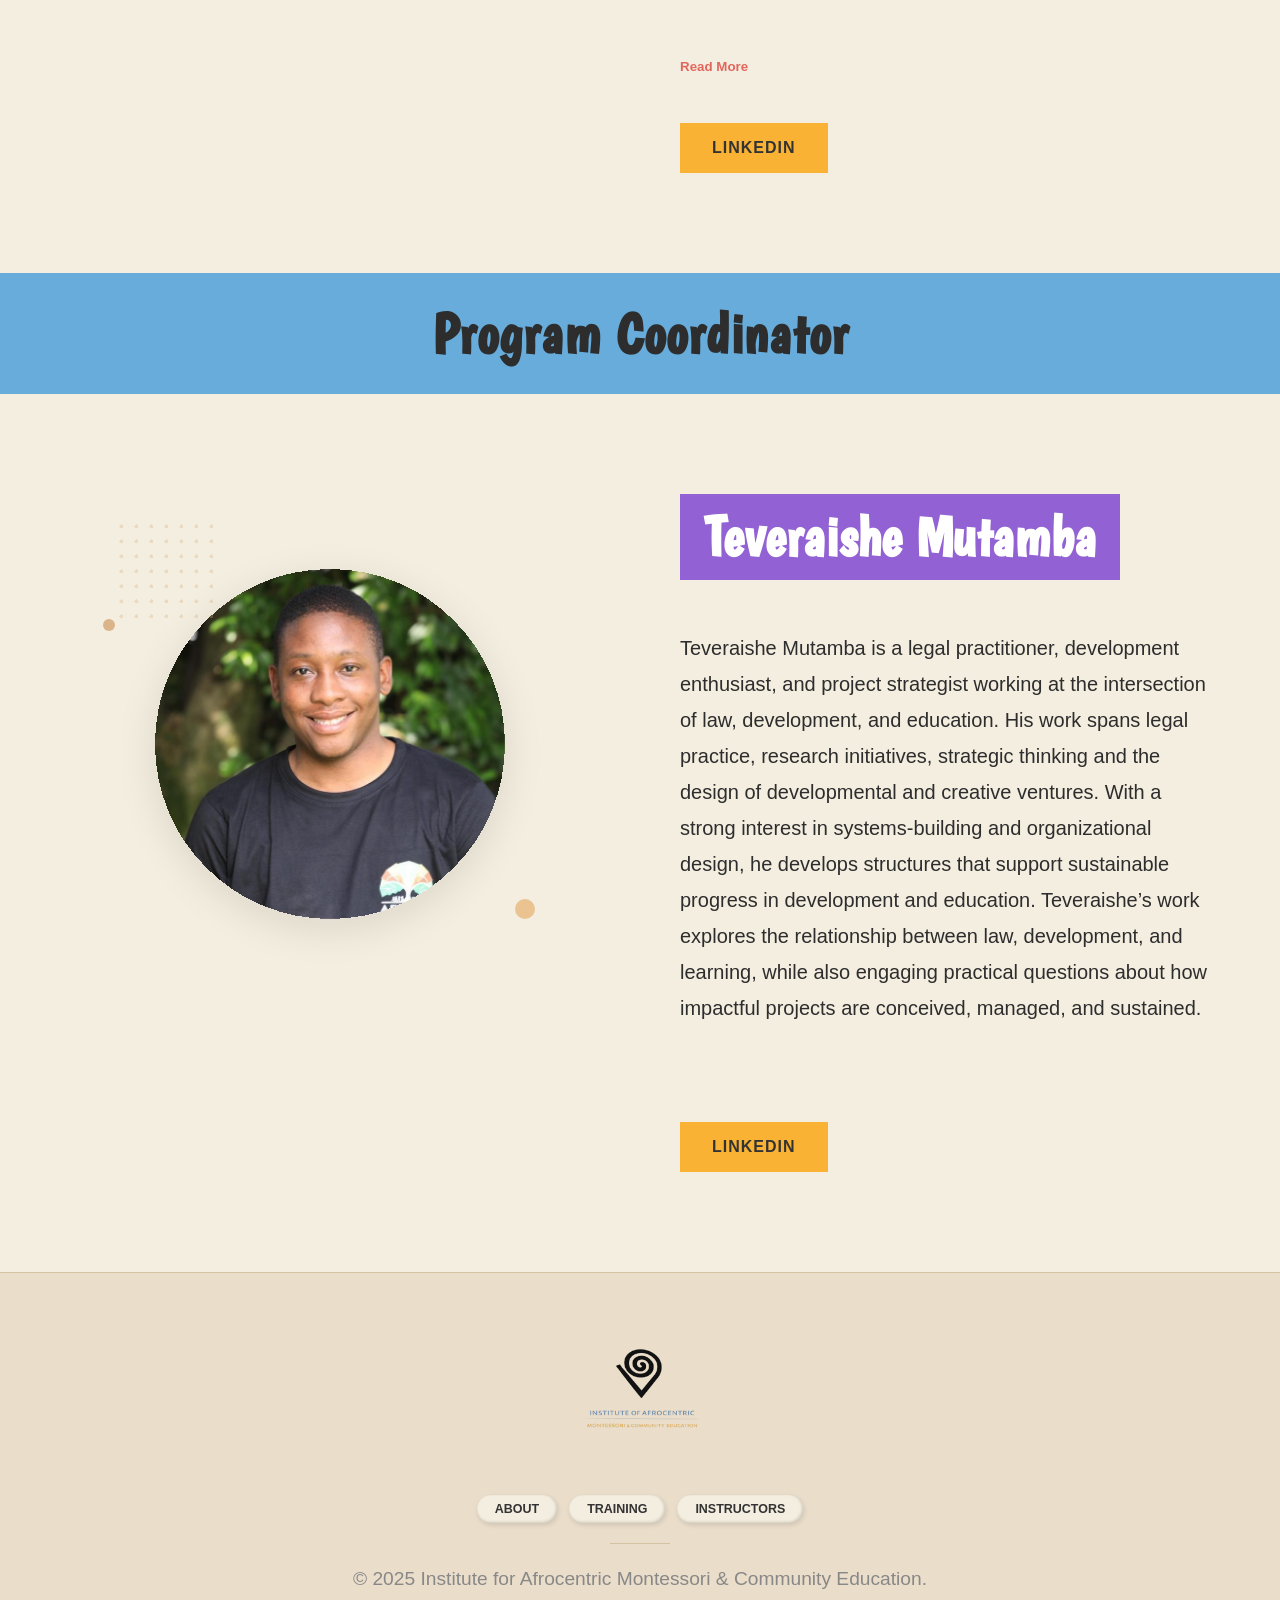
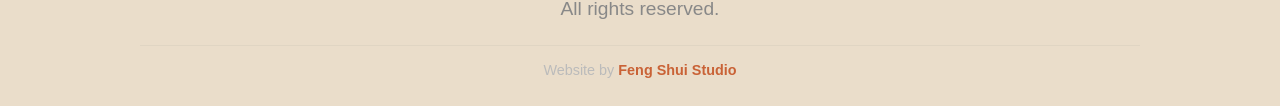
==== commit 86a7bf90: "Add Claudia and Teve to instructors" ====
--- a/application.html
+++ b/application.html
@@ -344,6 +344,125 @@
                           
                           <div class="stories-actionsX">
                               <a href="https://www.linkedin.com/in/emily-madison-3a9889238/" class="cta-buttonA" target="_blank" style="text-decoration: none;">LINKEDIN</a>
+                               
+                          </div>
+
+                        </div>
+                    </div>
+                </div>
+            </section>
+
+            <section class="storiesX">
+                <div class="containerX">
+                    <div class="stories-contentX">
+                        <div class="stories-visualX">
+                            <div class="story-image-mainX">
+                                <img src="/img/Trainers/claudia.jpg" alt="Reflection">
+                            </div>
+                            
+                            <span class="dotX dot-5X"></span>
+                            <span class="dotX dot-6X"></span>
+                            <div class="dots-patternX"></div>
+                        </div>
+
+                        <div class="stories-textX">
+
+                          <h2 class="section-titleX" style="
+                                                            background-color: #E2665C;
+                                                            color: white;
+                                                            padding: 12px 24px;
+                                                            display: inline-block;">Claudia Mann</h2>
+                          <h3 class="section-labelX">Cosmic Education & 5 Great Lesson</h3>
+
+                          <div class="content-block intro-text">
+                            <p>
+                               Claudia Mann is a certified coach and entrepreneur and 40-year Montessori devotee who works with educators and businesses to achieve the classrooms, schools, and organizations  that learn, grow and succeed in achieving their dreams…together. Claudia knows that passionate individuals want to work in organizations and teams that allow that passion to flourish. 
+                               <br>To that end, Claudia has helped hundreds of teachers, school leaders, and entrepreneurial business owners develop the systems and strategies that allow steady progress and growth that is designed and led by the creative spirit of every member of the team. Claudia has been honored to be invited to present dozens of Keynote addresses and workshops nationally and internationally, guiding teachers and leaders in strategic growth of academic and interpersonal skills. Active both as a trainer and mentor, Claudia supports teachers who are just beginning their Montessori journey to learn the methods as well as mentoring those who have spent years in the classroom still designing and growing…because that’s the Montessori way! 
+                               
+                            </p>
+                            <!-- Hidden content -->
+                            <div class="more-textX" id="moreText">
+                                <p>
+                                Claudia has been honored to be invited to present dozens of Keynote addresses and workshops nationally and internationally, guiding teachers and leaders in strategic growth of academic and interpersonal skills.
+                                </p>
+
+                                <p>
+                                Claudia holds a Bachelor of Music Education for the University of Cincinnati College-Conservatory of Music and a Master’s degree in education from Xavier University (Cincinnati). She is certified by the American Montessori Society at multiple levels.
+                                </p>
+
+                                <p>
+                                Outside of her passion for teaching and coaching, Claudia loves the natural world. She and her husband have authored a series of 25 books and founded fossilicious.com.
+                                </p>
+
+                                <p>
+                                They live on a two-acre permaculture farm and are committed to sustainable living and homesteading.
+                                </p>
+                            </div>
+
+                            <!-- Button -->
+                            <button class="read-more-btnX" onclick="toggleReadMore()">Read More</button>
+                          </div>
+
+                          
+                          <div class="stories-actionsX">
+                              <a href="https://www.linkedin.com/in/claudiamann/" class="cta-buttonA" target="_blank" style="text-decoration: none;">LINKEDIN</a>
+                               
+                          </div>
+
+                        </div>
+                    </div>
+                </div>
+            </section>
+
+            <header class="about-header" style="
+                background-color: #67acda;
+                width: 100%;
+                padding: 30px 20px;
+                text-align: center;
+                margin-top: 0%;
+            ">
+
+                <h2 class="styled-heading" style="
+                    
+                    margin: 0;
+                    
+                    letter-spacing: 1px;
+                ">
+                    Program Coordinator
+                </h2>
+
+           </header>
+
+            <section class="storiesX">
+                <div class="containerX">
+                    <div class="stories-contentX">
+                        <div class="stories-visualX">
+                            <div class="story-image-mainX">
+                                <img src="/img/Trainers/teveraishe.JPG" alt="Reflection">
+                            </div>
+                            
+                            <span class="dotX dot-5X"></span>
+                            <span class="dotX dot-6X"></span>
+                            <div class="dots-patternX"></div>
+                        </div>
+
+                        <div class="stories-textX">
+
+                          <h2 class="section-titleX" style="
+                                                            background-color: #9261d3;
+                                                            color: white;
+                                                            padding: 12px 24px;
+                                                            display: inline-block;">Teveraishe Mutamba</h2>
+                          
+
+                          <div class="content-block intro-text">
+                            <p>Teveraishe Mutamba is a legal practitioner, development enthusiast, and project strategist working at the intersection of law, development, and education. His work spans legal practice, research initiatives, strategic thinking and the design of developmental and creative ventures. With a strong interest in systems-building and organizational design, he develops structures that support sustainable progress in development and education. Teveraishe’s work explores the relationship between law, development, and learning, while also engaging practical questions about how impactful projects are conceived, managed, and sustained.
+                            </p>
+                          </div>
+
+                          
+                          <div class="stories-actionsX">
+                              <a href="https://www.linkedin.com/in/teveraishe-mutamba-45b377199/" class="cta-buttonA" target="_blank" style="text-decoration: none;">LINKEDIN</a>
                                
                           </div>
 
@@ -370,6 +489,21 @@
             </p>
         </div>
     </footer>
+    
+    <script>
+        function toggleReadMore() {
+            const moreText = document.getElementById("moreText");
+            const btn = document.querySelector(".read-more-btnX");
+
+            if (moreText.style.display === "block") {
+            moreText.style.display = "none";
+            btn.textContent = "Read More";
+            } else {
+            moreText.style.display = "block";
+            btn.textContent = "Show Less";
+            }
+        }
+    </script>
 
 </body>
 </html>
--- a/style.css
+++ b/style.css
@@ -519,6 +519,24 @@
     flex-wrap: wrap;
 }
 
+.more-textX {
+  display: none;
+}
+
+.read-more-btnX {
+  margin-top: 10px;
+  background: none;
+  border: none;
+  color: #E2665C;
+  font-weight: bold;
+  cursor: pointer;
+  padding: 0;
+}
+
+.read-more-btnX:hover {
+  text-decoration: underline;
+}
+
 /* Tablet */
 @media (max-width: 968px) {
 
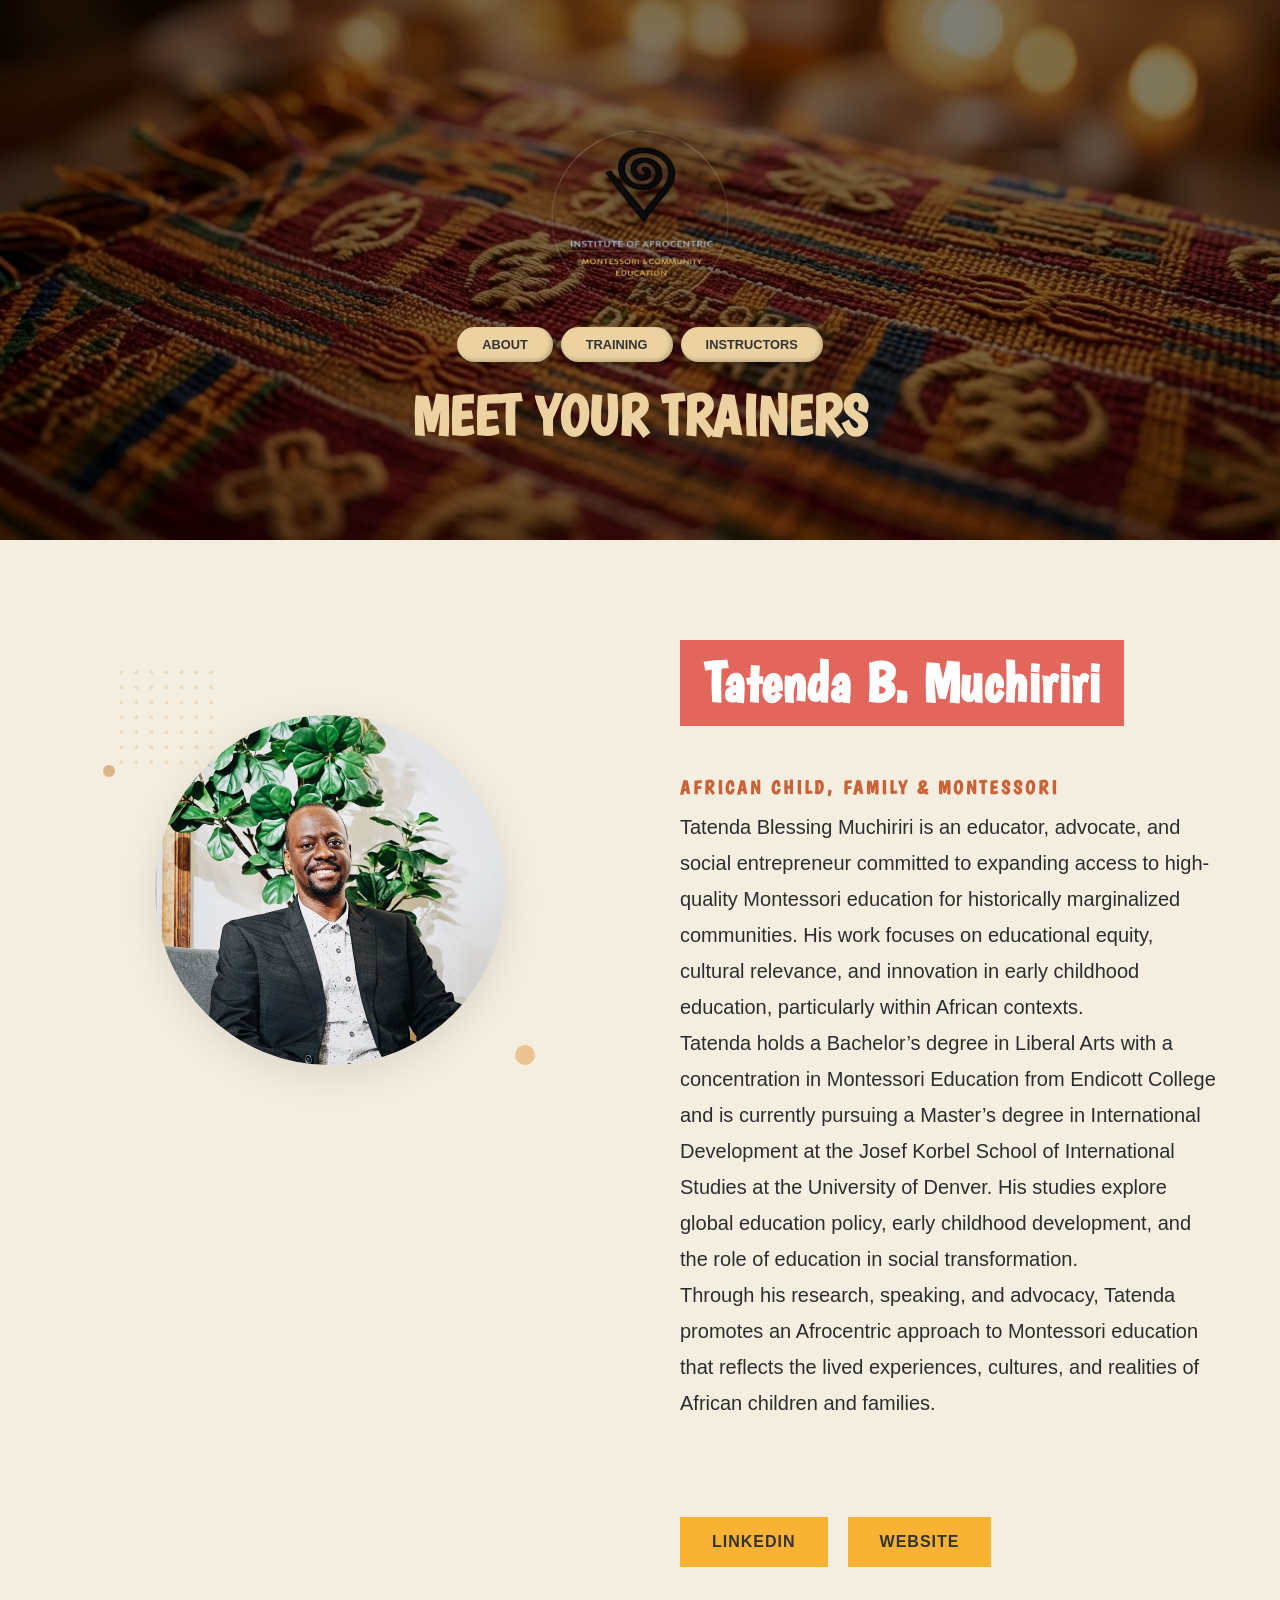
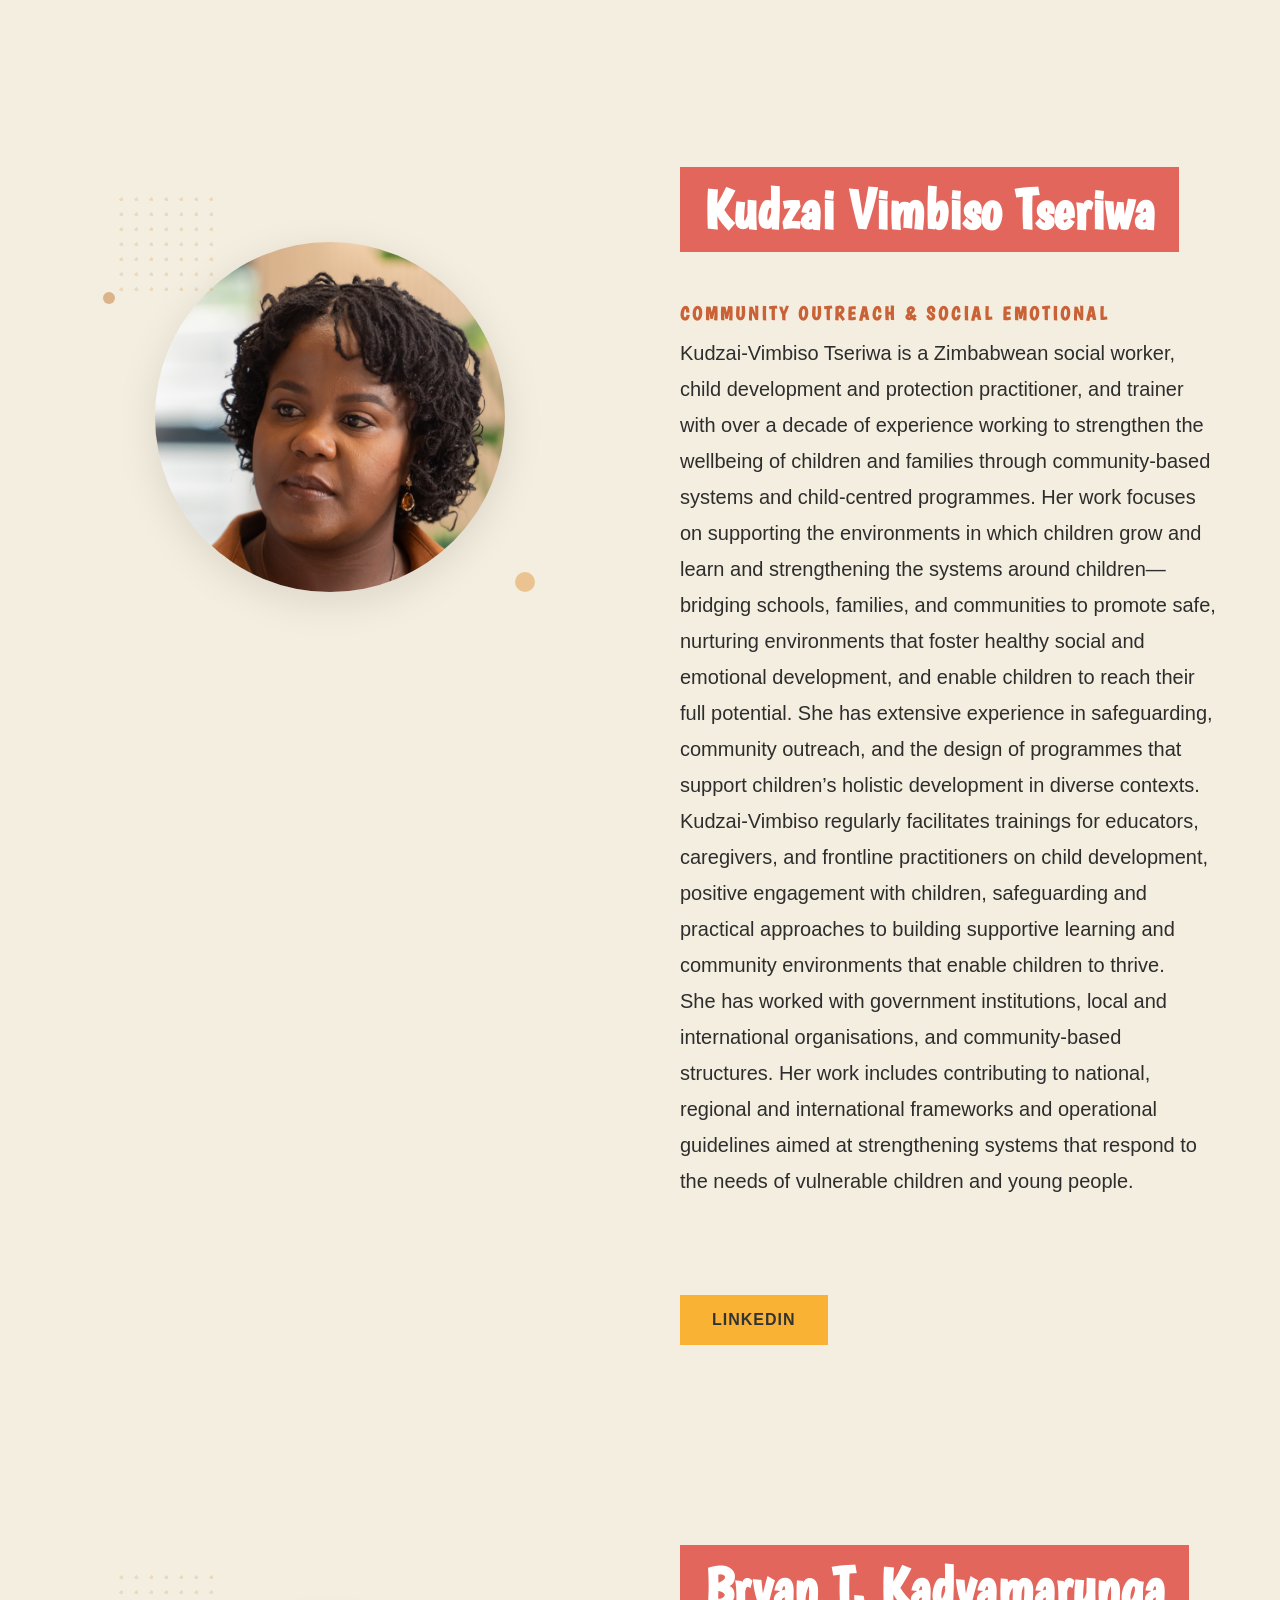
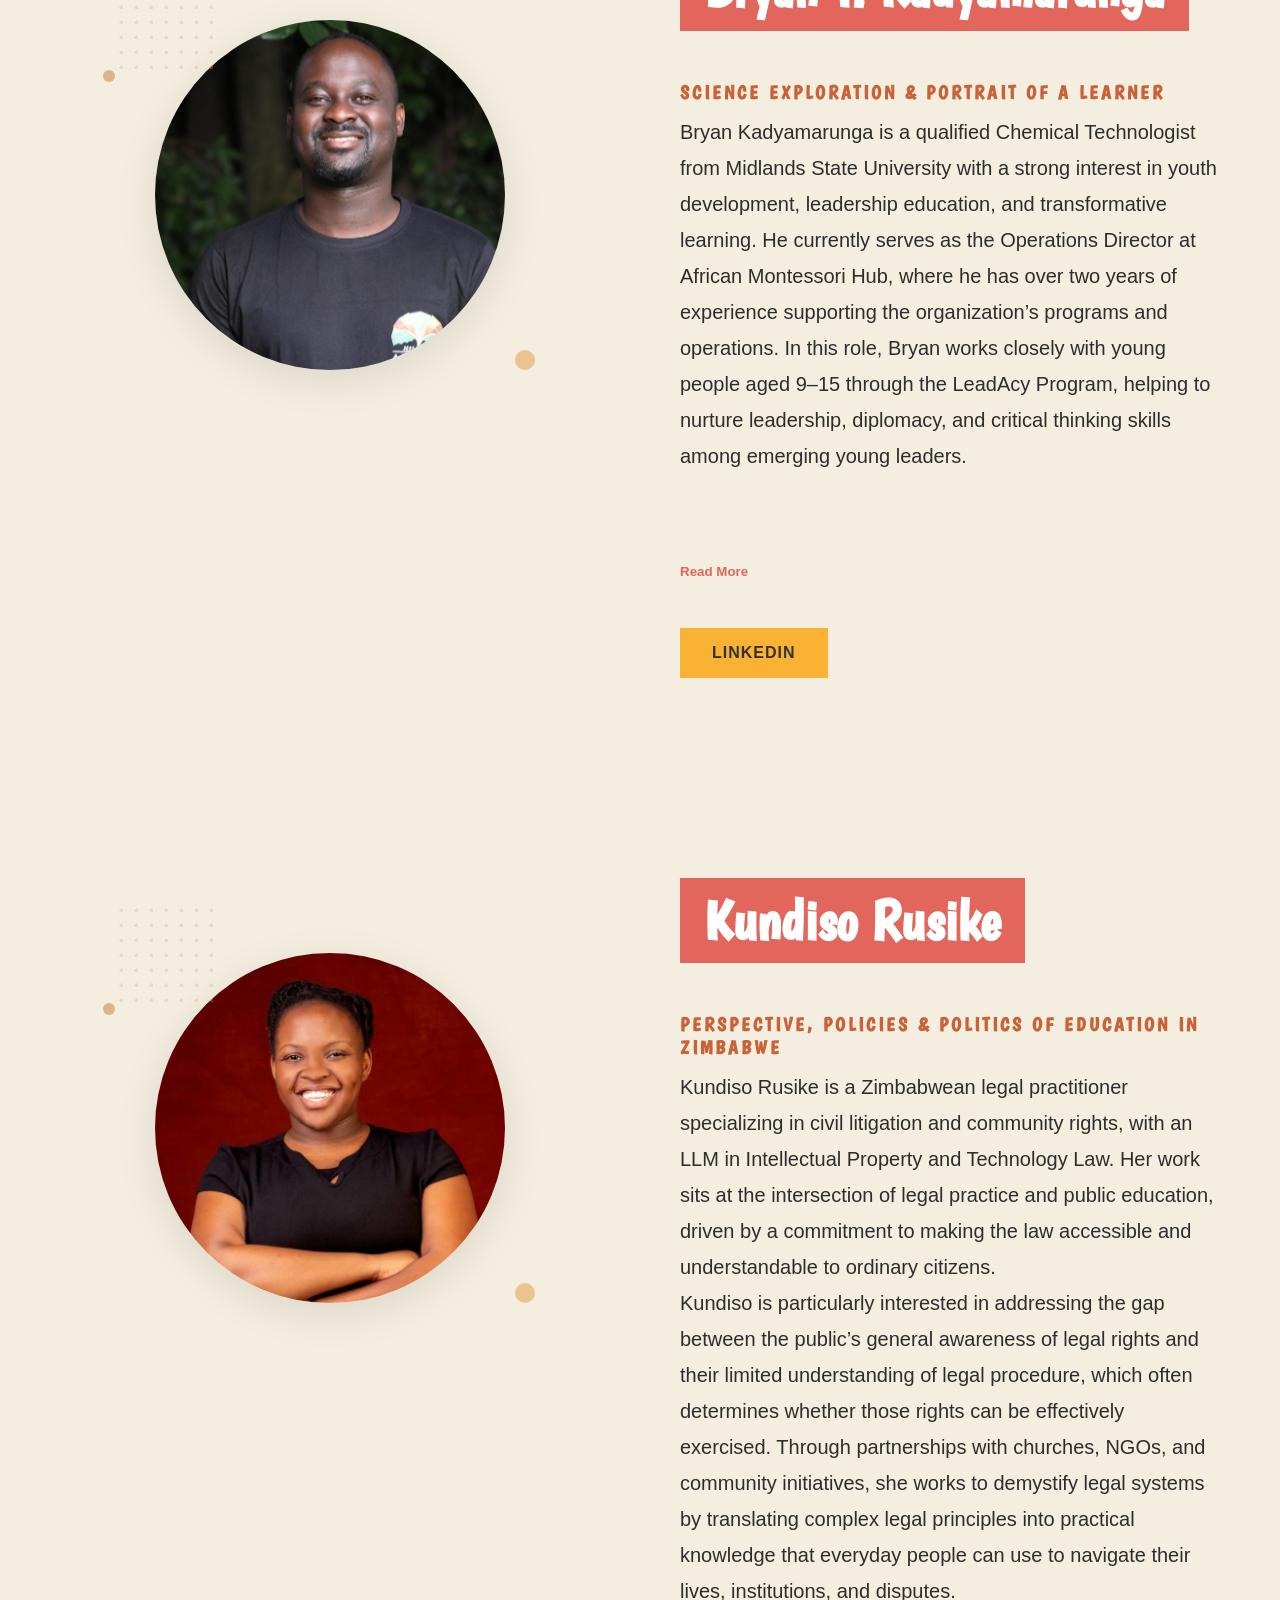
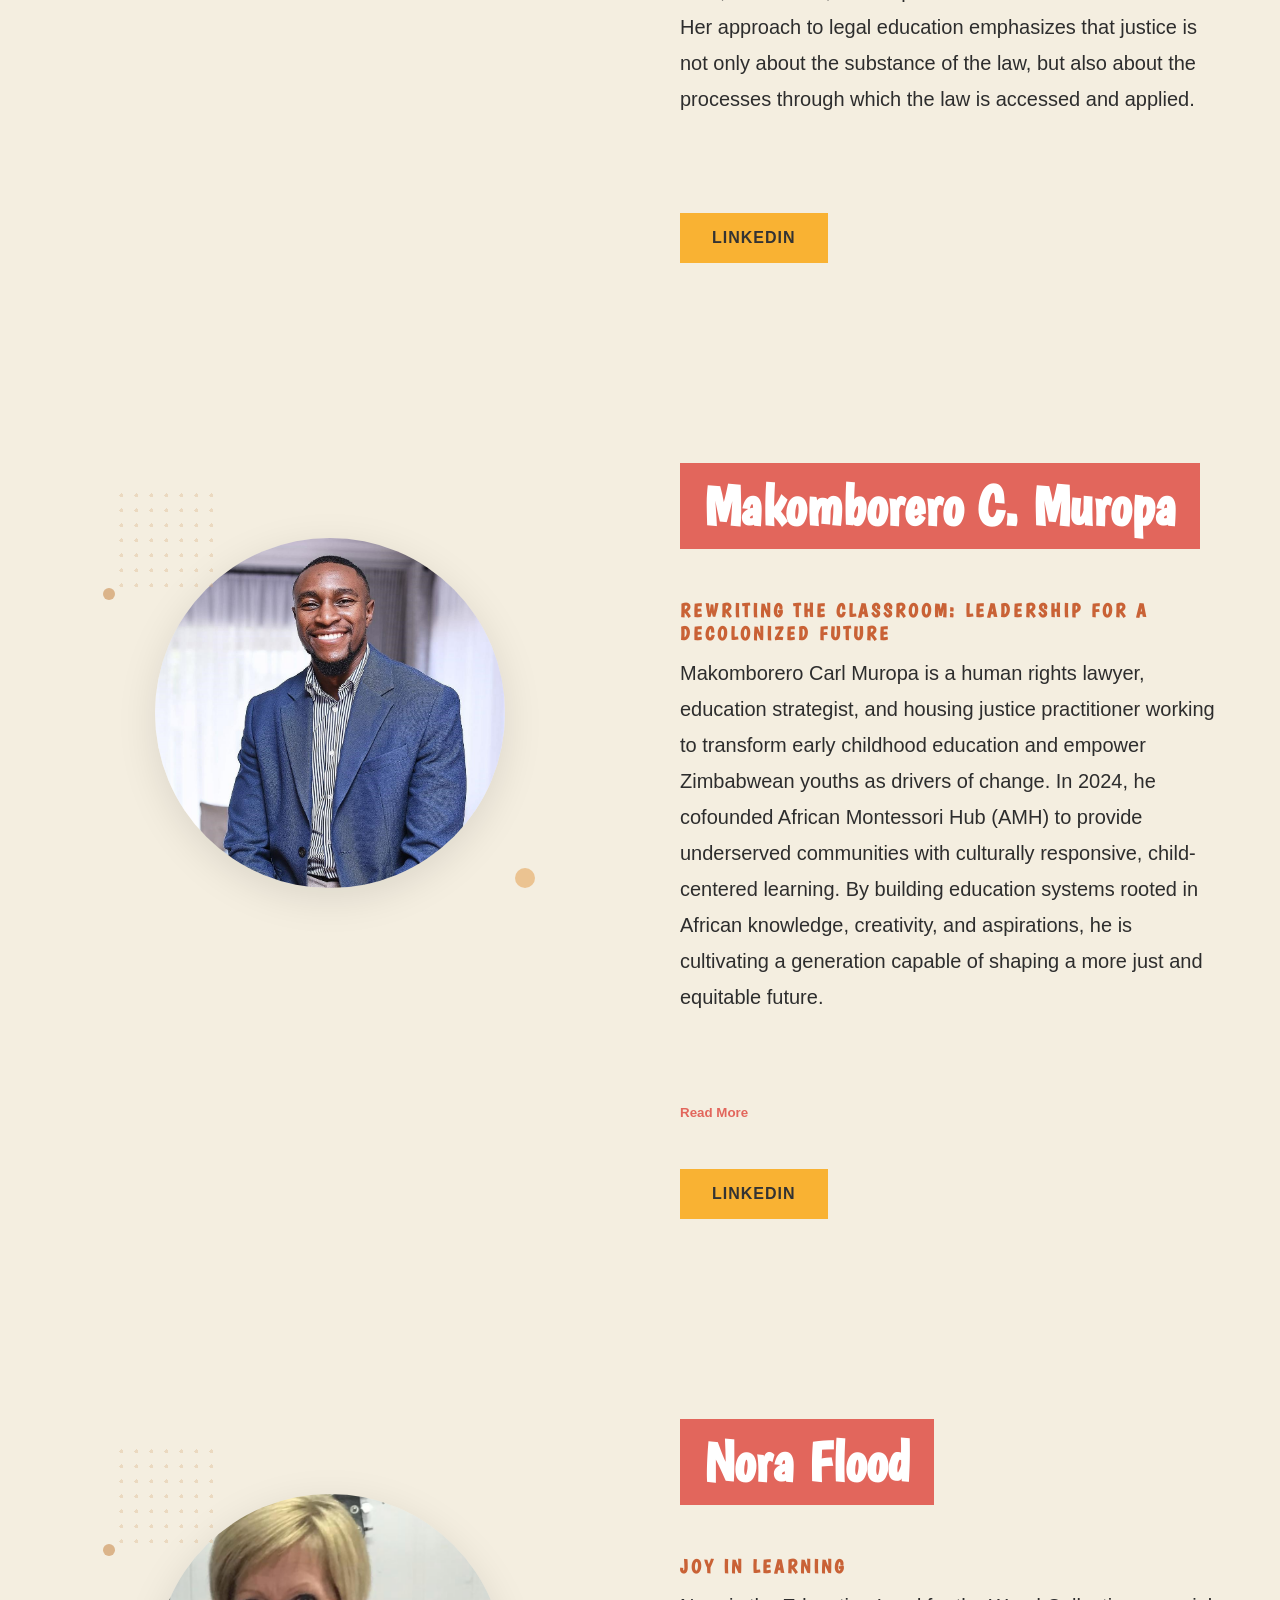
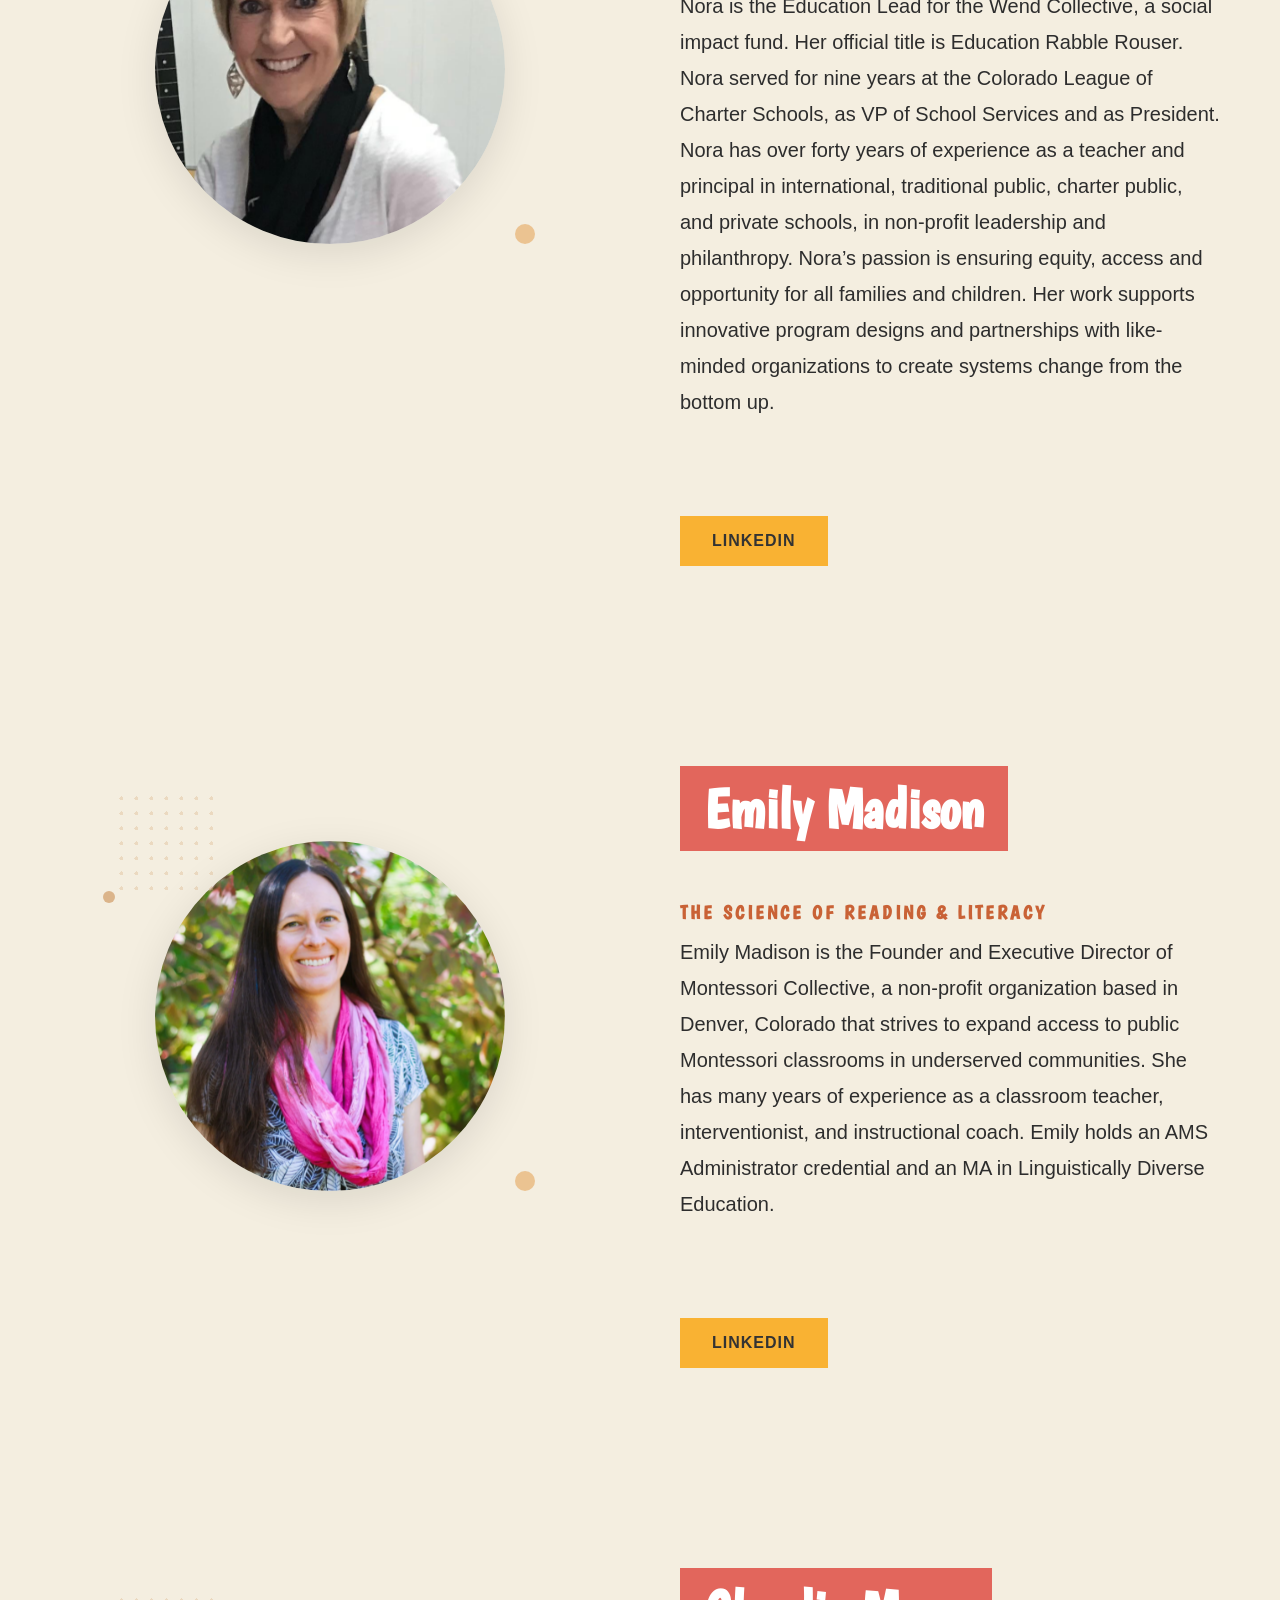
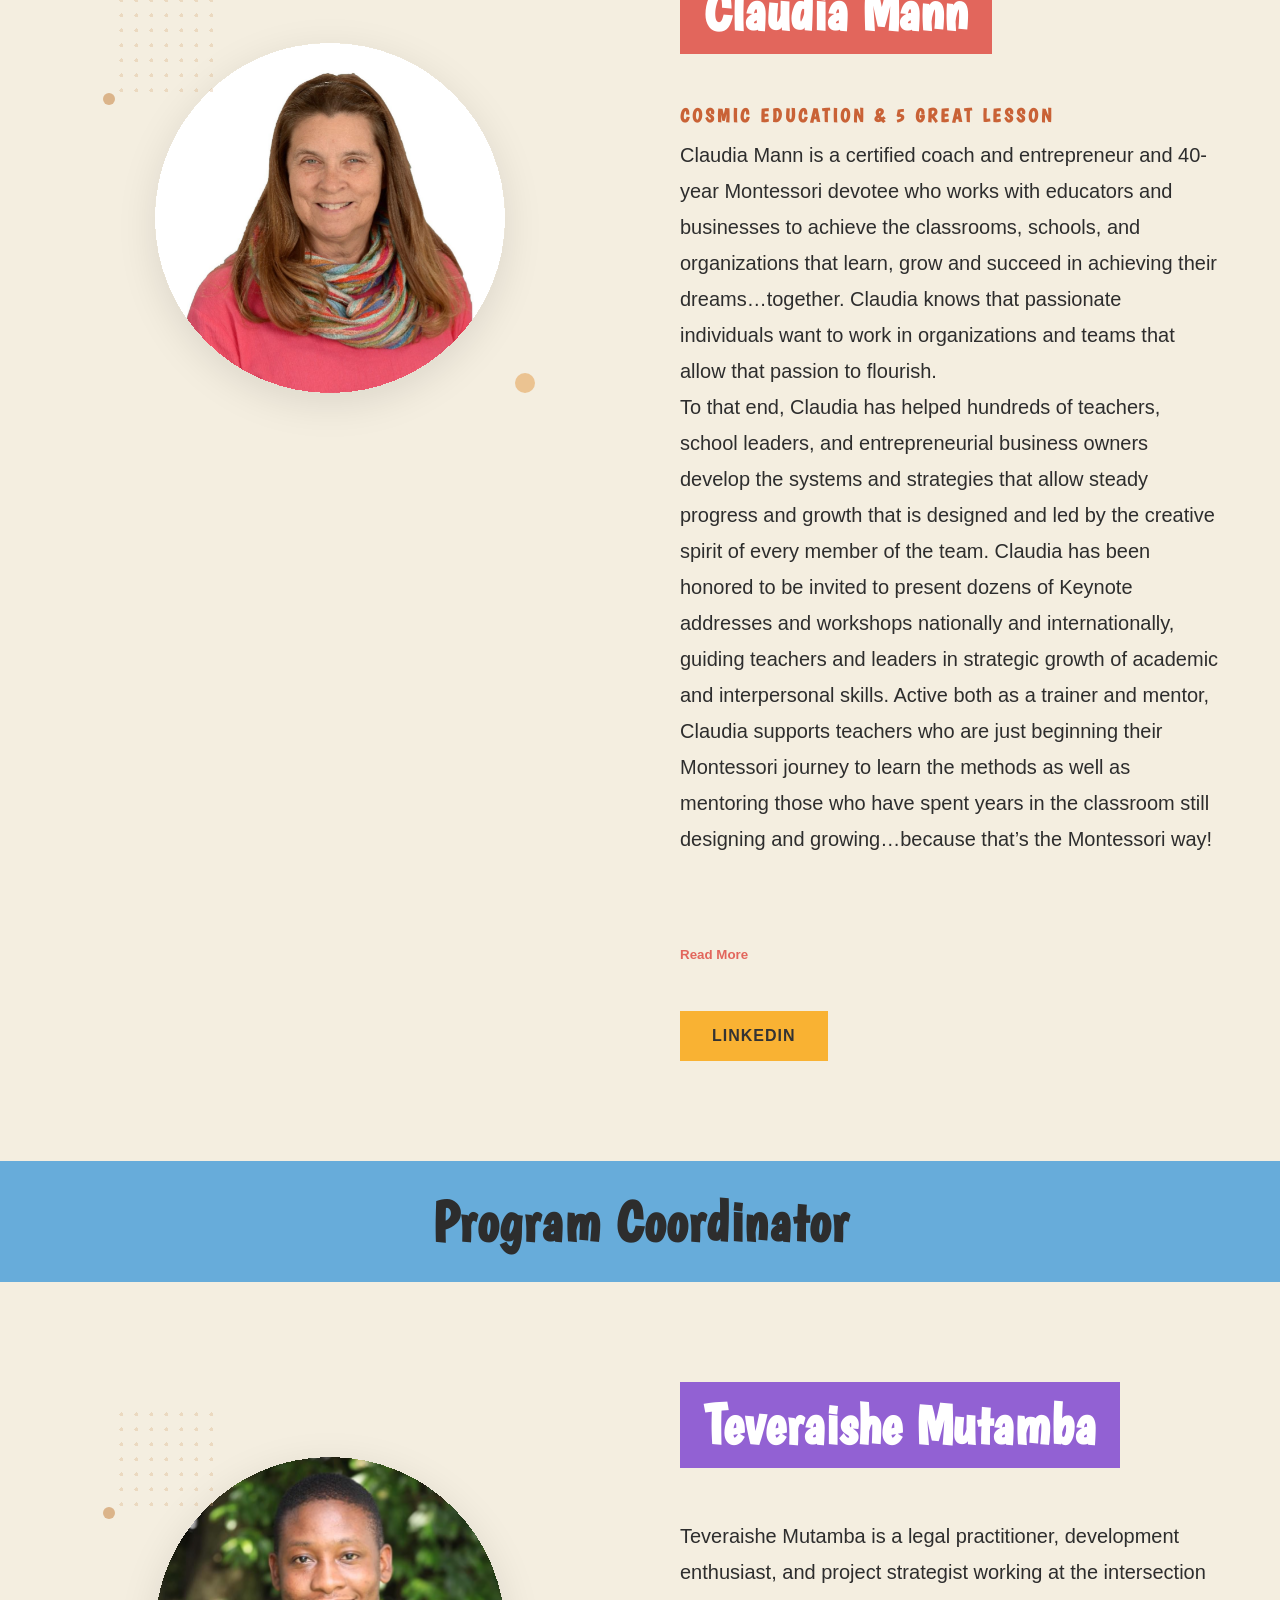
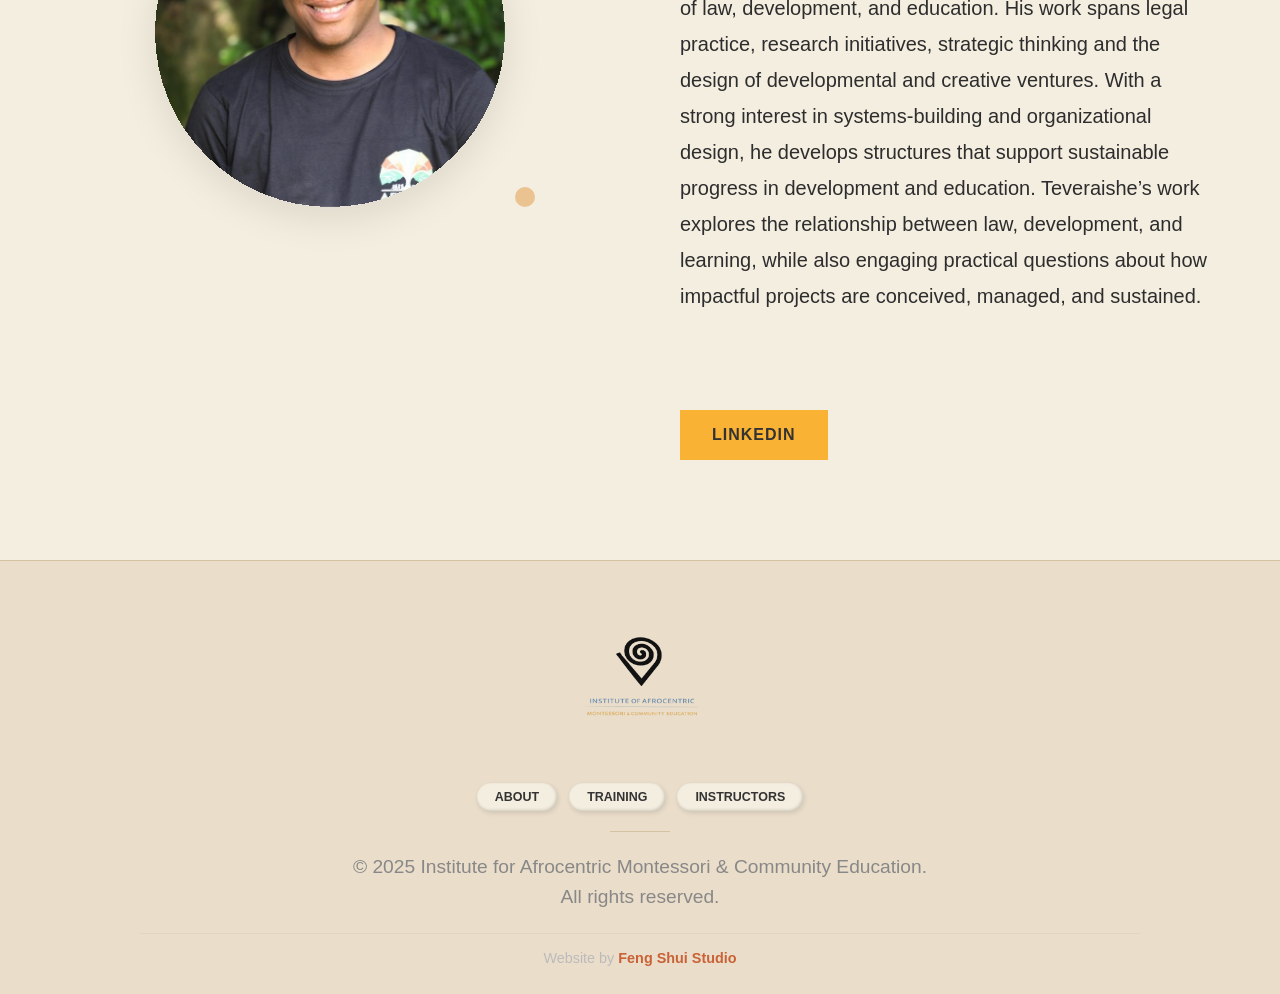
==== commit c24af598: "Wrap long text under read more buttons" ====
--- a/application.html
+++ b/application.html
@@ -166,11 +166,22 @@
                           <h3 class="section-labelX">Science Exploration & Portrait Of A Learner</h3>
 
                           <div class="content-block intro-text">
-                              <p>Bryan Kadyamarunga is a qualified Chemical Technologist from Midlands State University with a strong interest in youth development, leadership education, and transformative learning. He currently serves as the Operations Director at African Montessori Hub, where he has over two years of experience supporting the organization’s programs and operations. In this role, Bryan works closely with young people aged 9–15 through the LeadAcy Program, helping to nurture leadership, diplomacy, and critical thinking skills among emerging young leaders. <br>
-
-                              Bryan was a part of the Better is Possible Fellowship in 2024, an experience that deepened his commitment to impact-driven, re-imagining education and community development. He is also currently part of the Intergenerational Montessori for Belonging and Learning-Centered Education training program, where he is among the members advancing their knowledge in Montessori-inspired approaches that foster belonging, collaboration, and learner-centered environments. <br>
-                            Through his work, Bryan is dedicated to creating meaningful educational experiences that empower young people to develop confidence, leadership capacity, and a sense of global citizenship.
-                                </p>
+                              <p>Bryan Kadyamarunga is a qualified Chemical Technologist from Midlands State University with a strong interest in youth development, leadership education, and transformative learning. He currently serves as the Operations Director at African Montessori Hub, where he has over two years of experience supporting the organization’s programs and operations. In this role, Bryan works closely with young people aged 9–15 through the LeadAcy Program, helping to nurture leadership, diplomacy, and critical thinking skills among emerging young leaders. </p>
+
+                              <!-- Hidden content -->
+                                <div class="more-textX" id="moreText">
+                                    <p>
+                                       Bryan was a part of the Better is Possible Fellowship in 2024, an experience that deepened his commitment to impact-driven, re-imagining education and community development. He is also currently part of the Intergenerational Montessori for Belonging and Learning-Centered Education training program, where he is among the members advancing their knowledge in Montessori-inspired approaches that foster belonging, collaboration, and learner-centered environments. <br>
+                                       Through his work, Bryan is dedicated to creating meaningful educational experiences that empower young people to develop confidence, leadership capacity, and a sense of global citizenship.
+                               
+                                   </p>
+
+                                    
+                                </div>
+
+                                <!-- Button -->
+                                <button class="read-more-btnX" onclick="toggleReadMore()">Read More</button>
+                              
                           </div>
 
                           
@@ -251,10 +262,21 @@
                           <h3 class="section-labelX">Rewriting the Classroom: Leadership for a Decolonized Future</h3>
 
                           <div class="content-block intro-text">
-                              <p>Makomborero Carl Muropa is a human rights lawyer, education strategist, and housing justice practitioner working to transform early childhood education and empower Zimbabwean youths as drivers of change. In 2024, he cofounded African Montessori Hub (AMH) to provide underserved communities with culturally responsive, child-centered learning. By building education systems rooted in African knowledge, creativity, and aspirations, he is cultivating a generation capable of shaping a more just and equitable future.
-
-                              <br> At AMH, Makomborero leads the design and implementation of hands-on curricula that integrates topics such as African languages, cultures, and ways of knowing. By partnering with local educators and policymakers, he works to implement community-driven classrooms, in which children become active agents of their own learning. Through its LeadAcy initiative, AMH helps youths and adolescents discover their own voices and become public advocates through writing and public speaking enrichment, leadership train.  </p>
-                          </div>
+                              <p>Makomborero Carl Muropa is a human rights lawyer, education strategist, and housing justice practitioner working to transform early childhood education and empower Zimbabwean youths as drivers of change. In 2024, he cofounded African Montessori Hub (AMH) to provide underserved communities with culturally responsive, child-centered learning. By building education systems rooted in African knowledge, creativity, and aspirations, he is cultivating a generation capable of shaping a more just and equitable future.</p>
+                               
+                               <!-- Hidden content -->
+                                <div class="more-textX" id="moreText">
+                                    <p>
+                                      At AMH, Makomborero leads the design and implementation of hands-on curricula that integrates topics such as African languages, cultures, and ways of knowing. By partnering with local educators and policymakers, he works to implement community-driven classrooms, in which children become active agents of their own learning. Through its LeadAcy initiative, AMH helps youths and adolescents discover their own voices and become public advocates through writing and public speaking enrichment, leadership train.  
+                         
+                                   </p>
+
+                                    
+                                </div>
+
+                                <!-- Button -->
+                                <button class="read-more-btnX" onclick="toggleReadMore()">Read More</button>
+                         </div>
 
                           
                           <div class="stories-actionsX">
@@ -286,7 +308,7 @@
                                                             background-color: #E2665C;
                                                             color: white;
                                                             padding: 12px 24px;
-                                                            display: inline-block;">Nora</h2>
+                                                            display: inline-block;">Nora Flood</h2>
                           <h3 class="section-labelX">Joy In Learning</h3>
 
                           <div class="content-block intro-text">
@@ -384,19 +406,13 @@
                             <div class="more-textX" id="moreText">
                                 <p>
                                 Claudia has been honored to be invited to present dozens of Keynote addresses and workshops nationally and internationally, guiding teachers and leaders in strategic growth of academic and interpersonal skills.
-                                </p>
-
-                                <p>
-                                Claudia holds a Bachelor of Music Education for the University of Cincinnati College-Conservatory of Music and a Master’s degree in education from Xavier University (Cincinnati). She is certified by the American Montessori Society at multiple levels.
-                                </p>
-
-                                <p>
-                                Outside of her passion for teaching and coaching, Claudia loves the natural world. She and her husband have authored a series of 25 books and founded fossilicious.com.
-                                </p>
-
-                                <p>
-                                They live on a two-acre permaculture farm and are committed to sustainable living and homesteading.
-                                </p>
+                                <br>Claudia holds a Bachelor of Music Education for the University of Cincinnati College-Conservatory of Music and a Master’s degree in education from Xavier University (Cincinnati). She is certified by the American Montessori Society at multiple levels.
+                                <br>Outside of her passion for teaching and coaching, Claudia loves the natural world. She and her husband have authored a series of 25 books and founded fossilicious.com.
+                                <br> They live on a two-acre permaculture farm and are committed to sustainable living and homesteading.
+                               
+                               </p>
+
+                                
                             </div>
 
                             <!-- Button -->
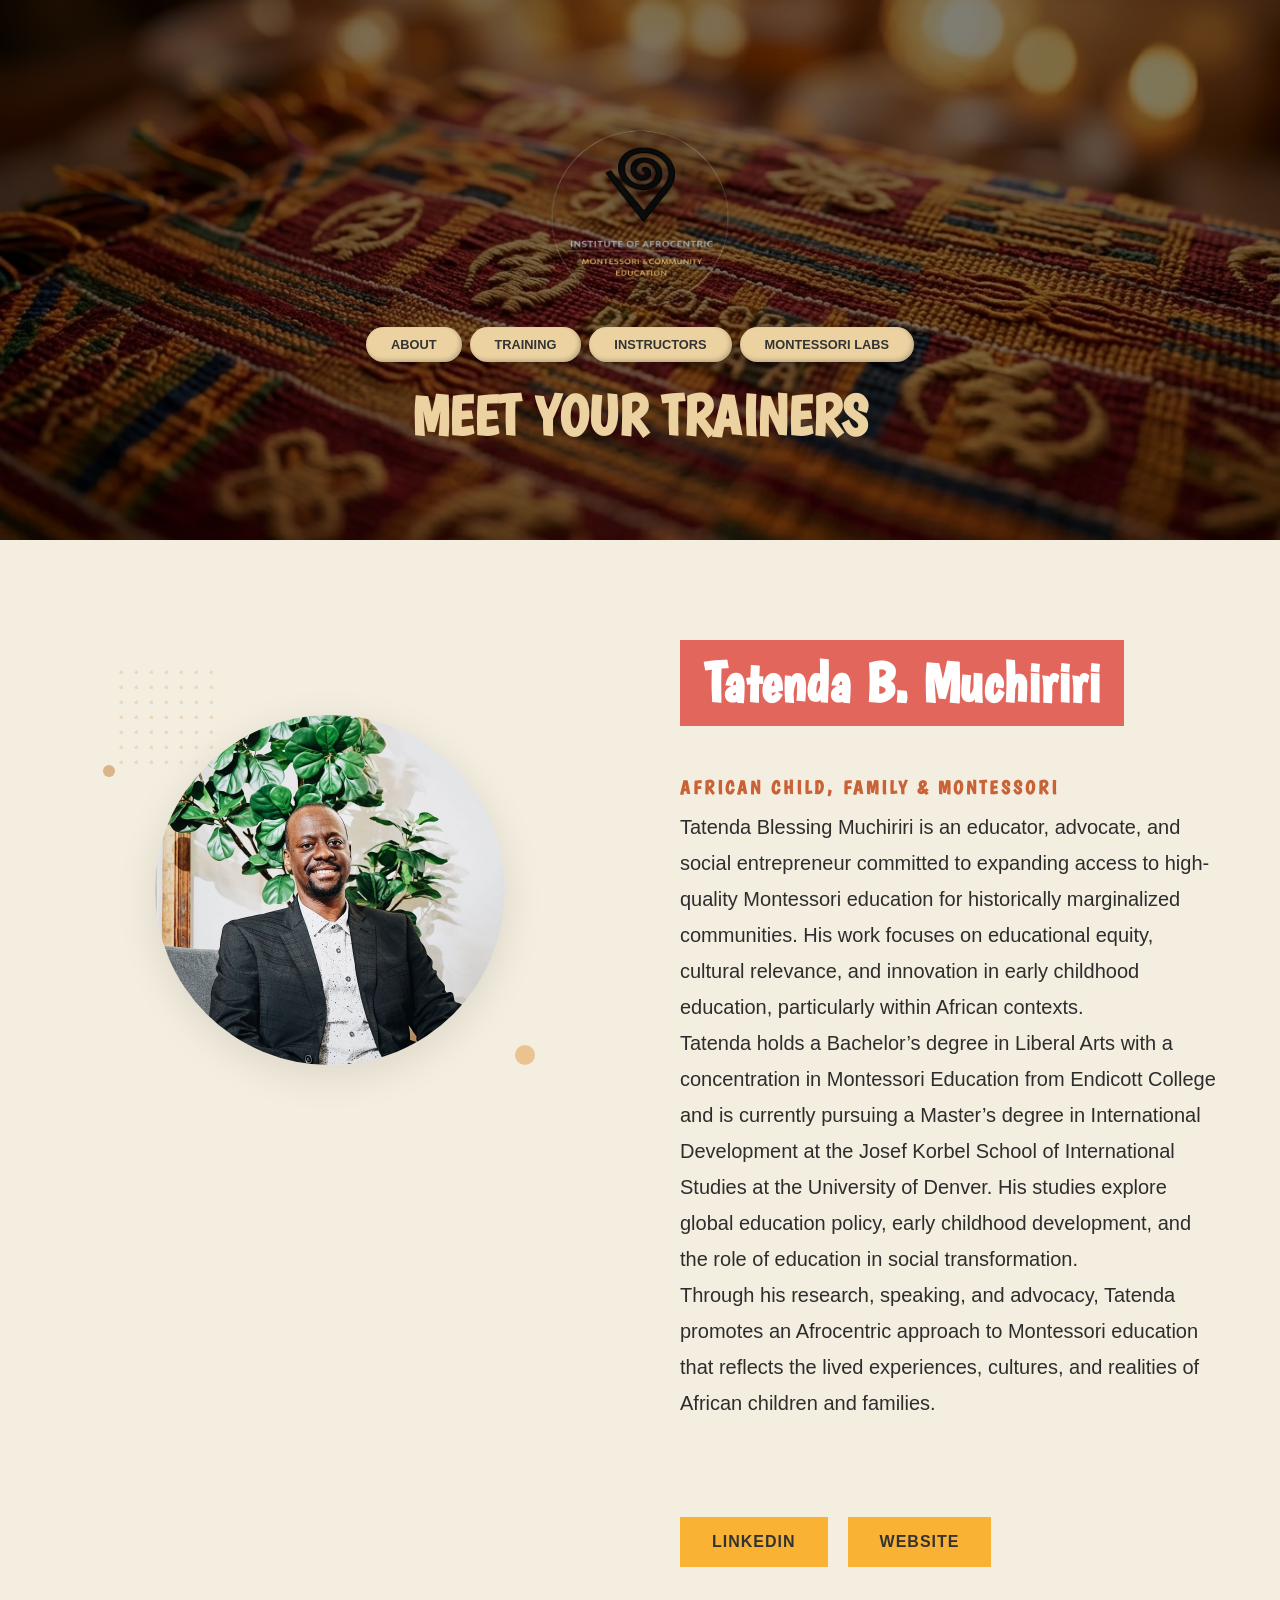
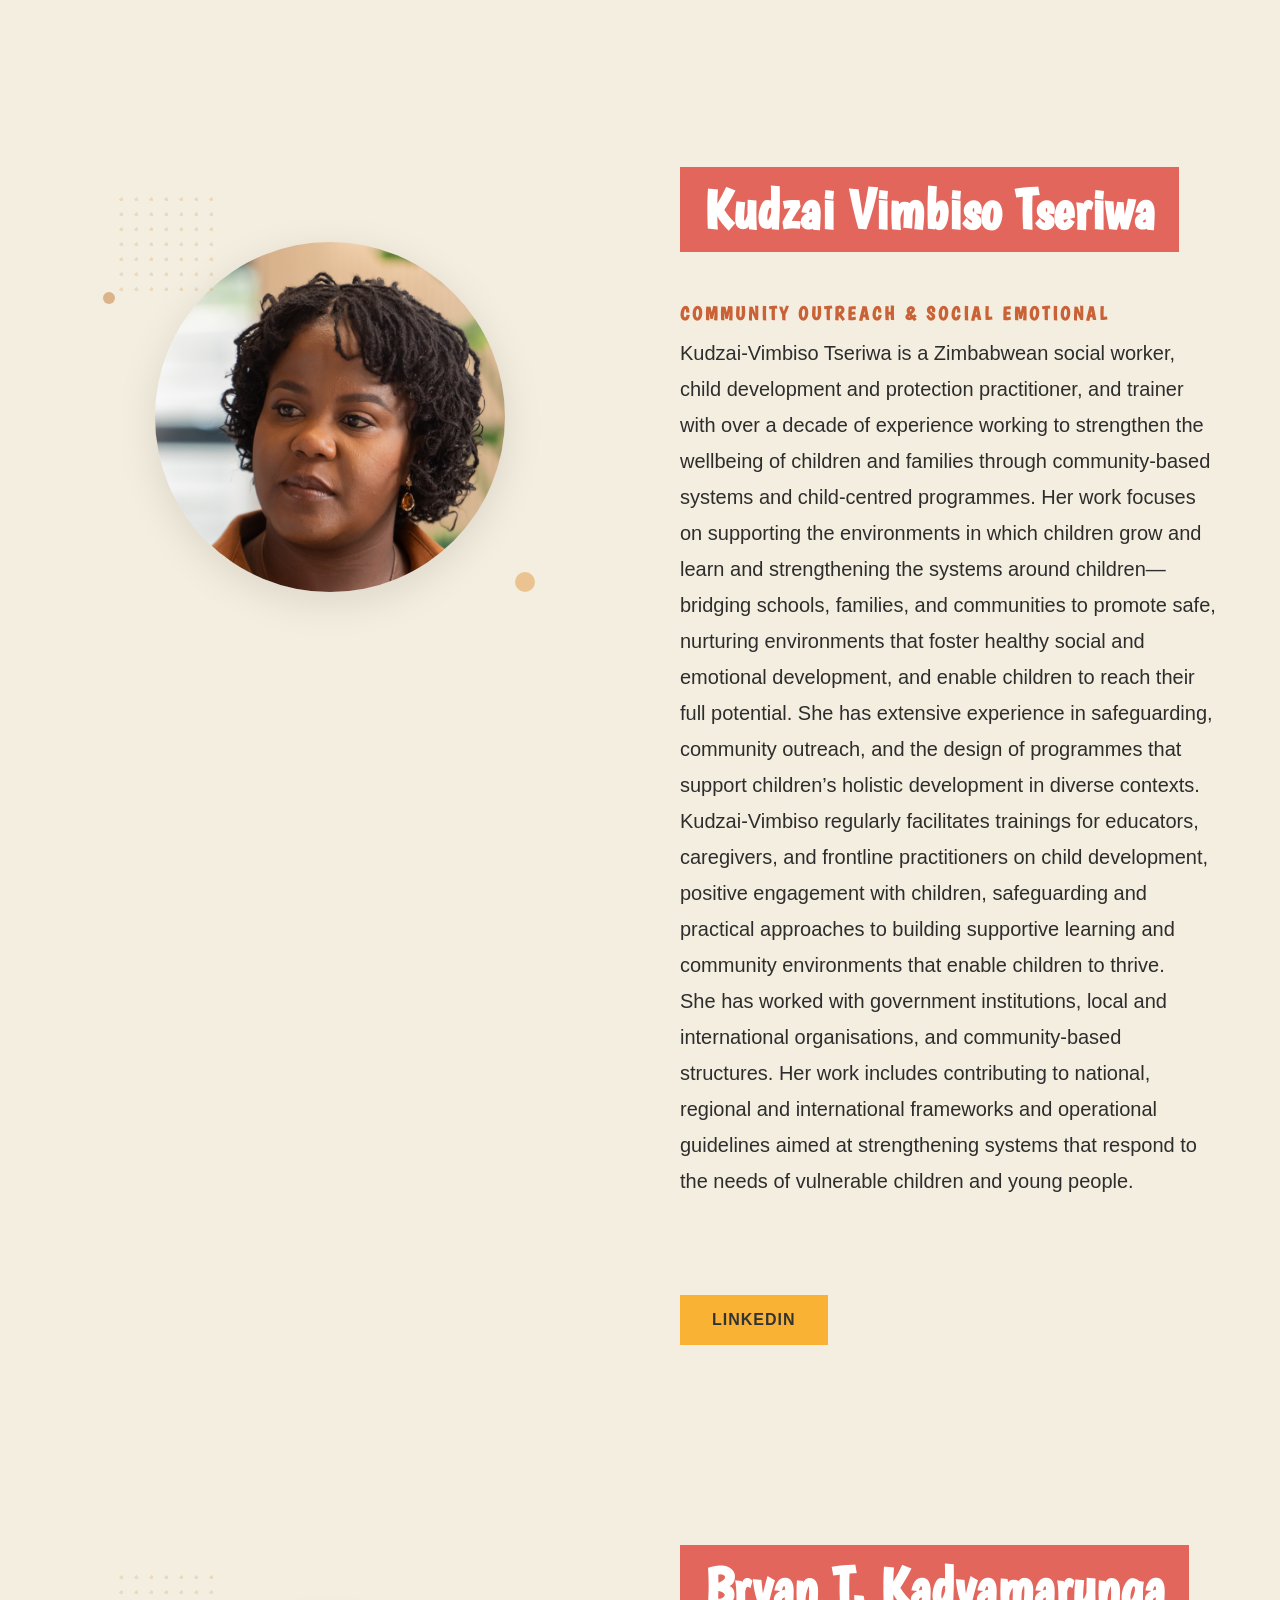
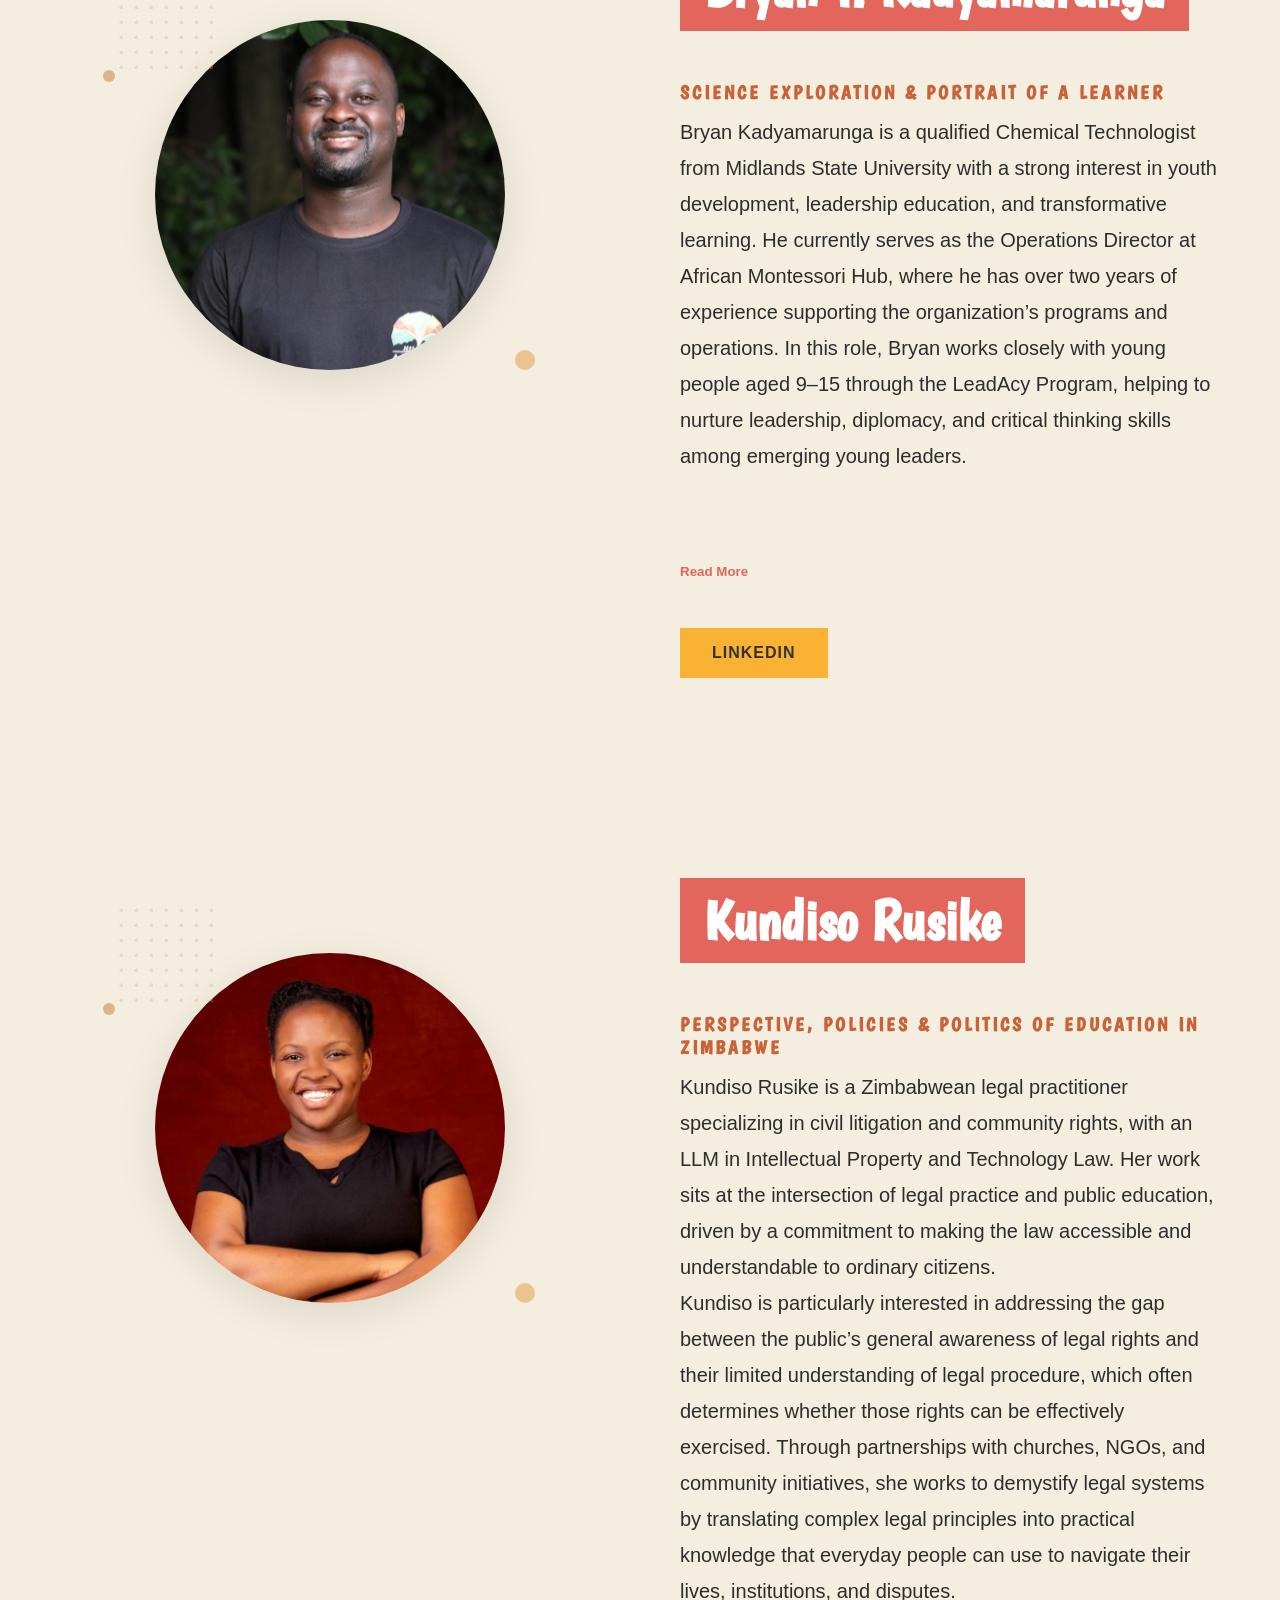
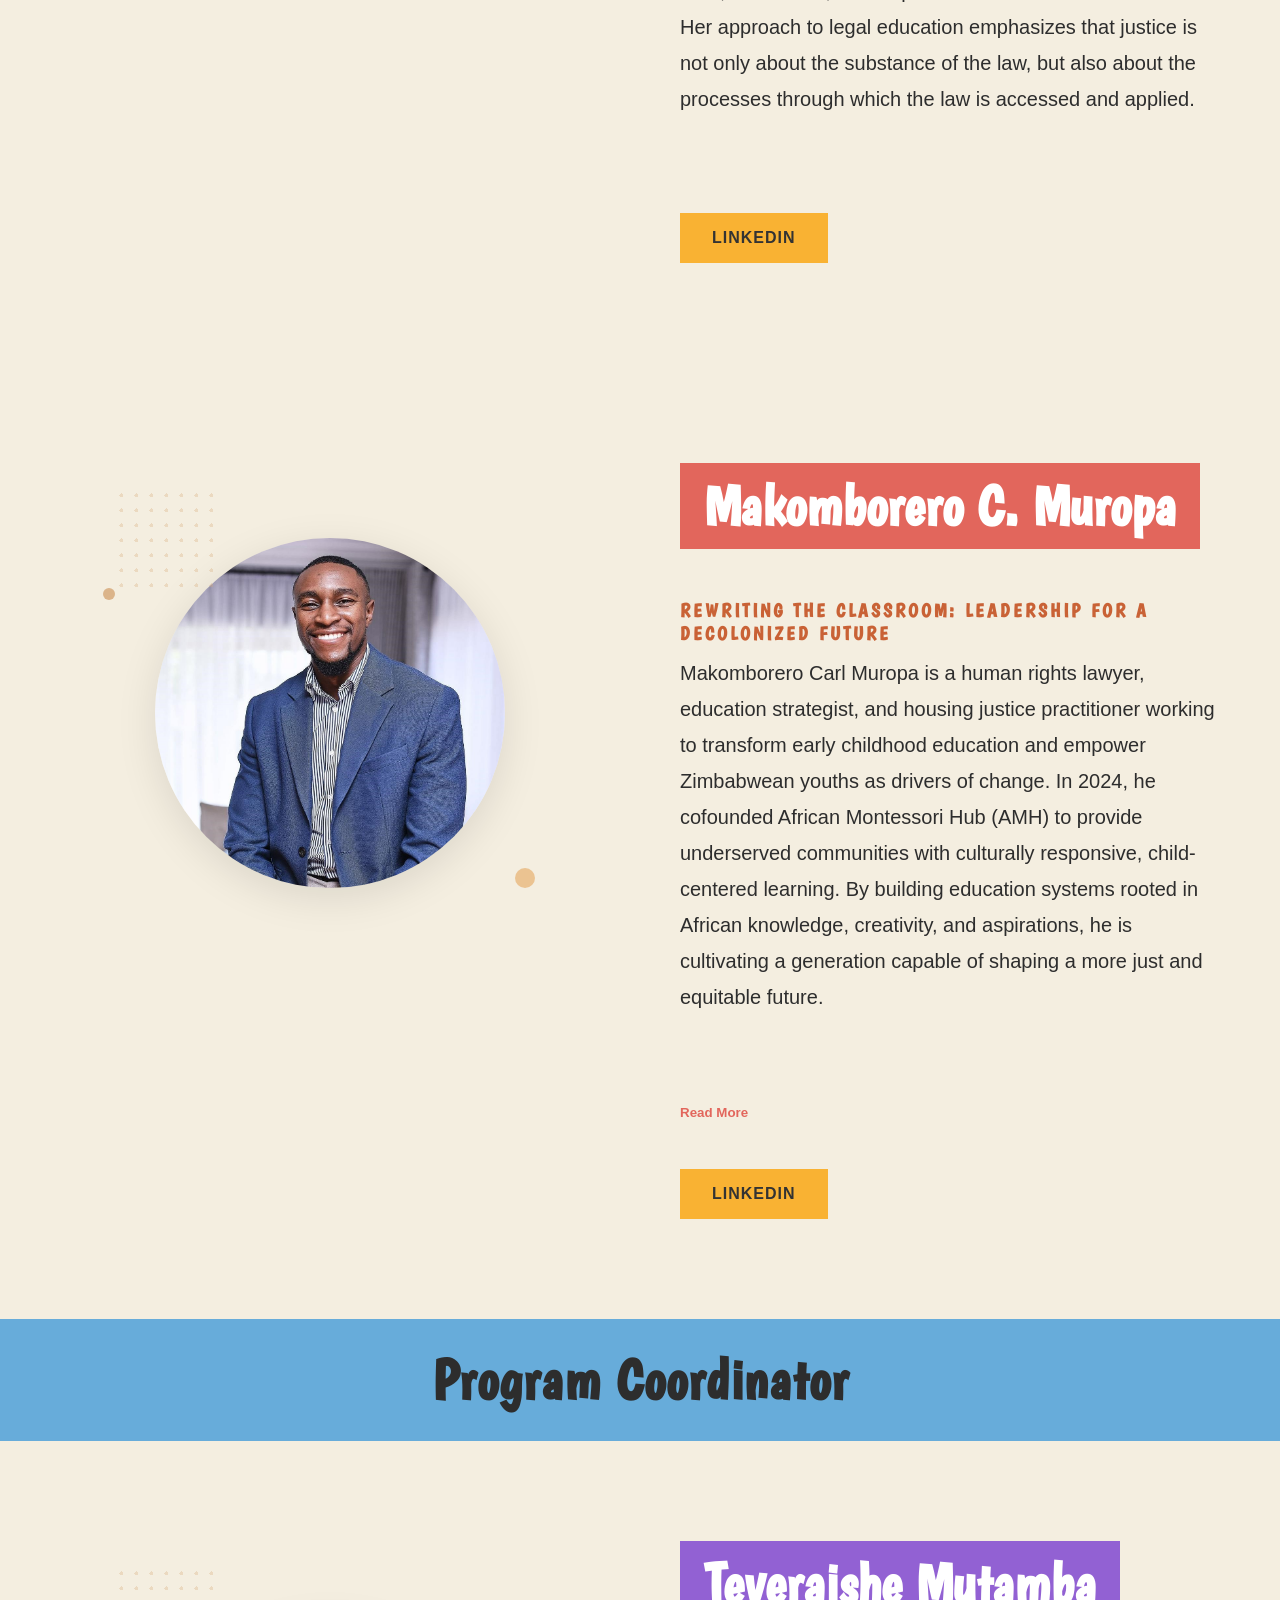
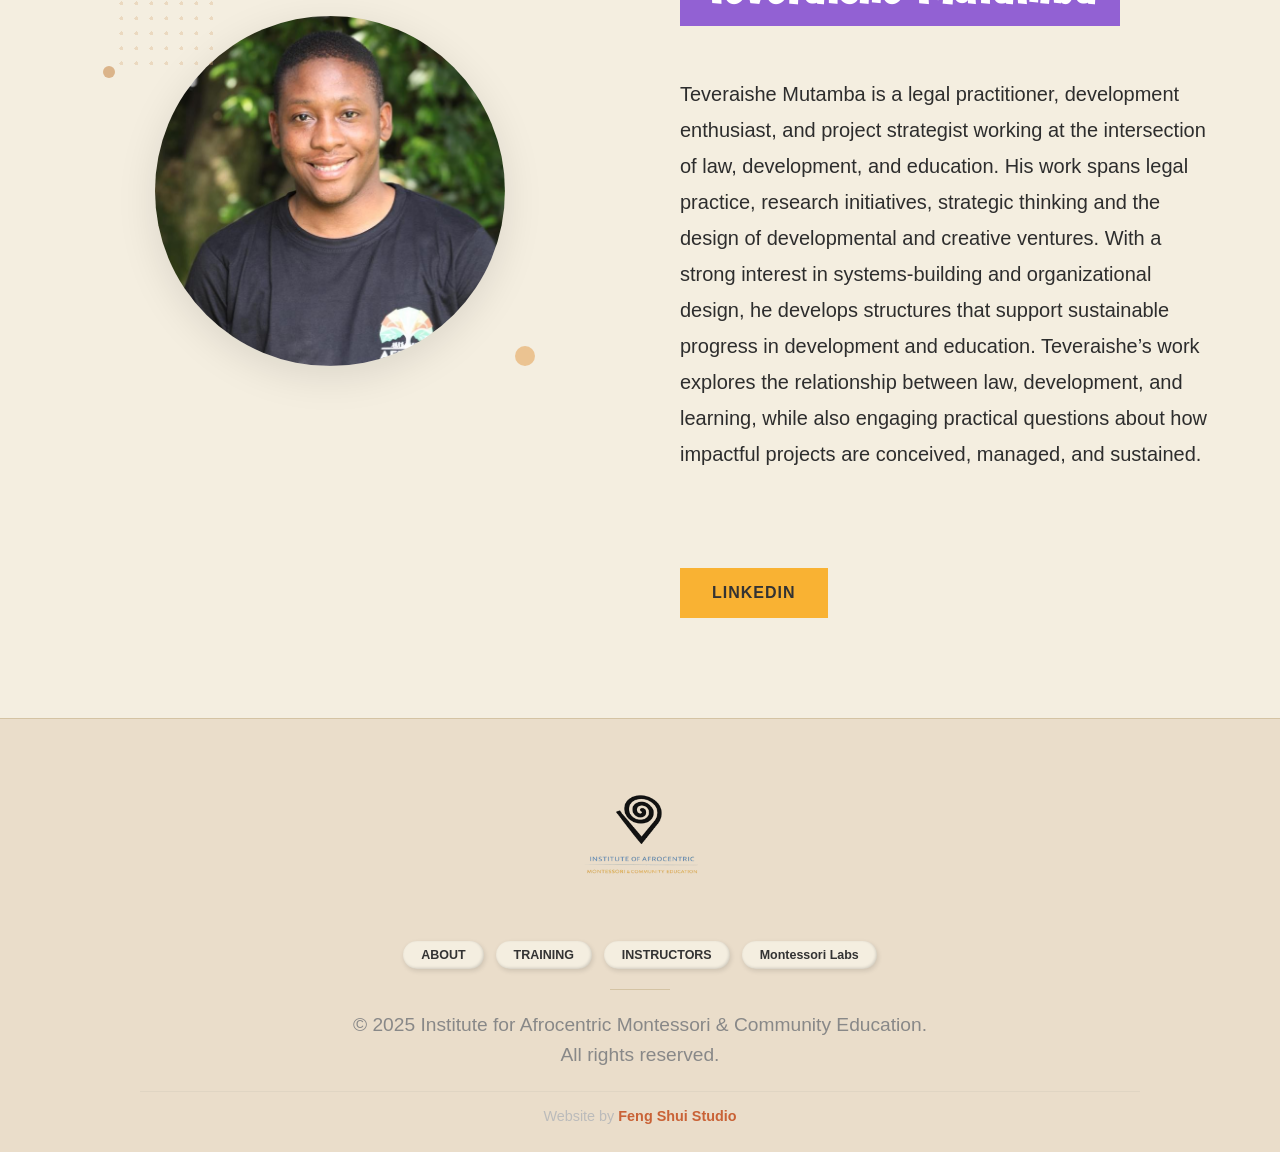
==== commit e9f326d9: "Add Montessori Labs-workshops" ====
--- a/application.html
+++ b/application.html
@@ -52,6 +52,7 @@
                 <a href="index.html">ABOUT</a>
                 <a href="training.html">TRAINING</a>
                 <a href="application.html">INSTRUCTORS</a>
+                <a href="labs.html">MONTESSORI LABS</a>
             </nav>
 
             <div class="hero-overlay" style="margin-top: 20px;">
@@ -289,146 +290,6 @@
                 </div>
             </section>
 
-            <section class="storiesX">
-                <div class="containerX">
-                    <div class="stories-contentX">
-                        <div class="stories-visualX">
-                            <div class="story-image-mainX">
-                                <img src="/img/Trainers/Nora.JPG" alt="Reflection">
-                            </div>
-                            
-                            <span class="dotX dot-5X"></span>
-                            <span class="dotX dot-6X"></span>
-                            <div class="dots-patternX"></div>
-                        </div>
-
-                        <div class="stories-textX">
-
-                          <h2 class="section-titleX" style="
-                                                            background-color: #E2665C;
-                                                            color: white;
-                                                            padding: 12px 24px;
-                                                            display: inline-block;">Nora Flood</h2>
-                          <h3 class="section-labelX">Joy In Learning</h3>
-
-                          <div class="content-block intro-text">
-                            <p>
-                                
-                                Nora is the Education Lead for the Wend Collective, a social impact fund. Her official title is Education Rabble Rouser. Nora served for nine years at the Colorado League of Charter Schools, as VP of School Services and as President.  Nora has over forty years of experience as a teacher and principal in international, traditional public, charter public, and private schools, in non-profit leadership and philanthropy. Nora’s passion is ensuring equity, access and opportunity for all families and children.  Her work supports innovative program designs and partnerships with like-minded organizations to create systems change from the bottom up.
-
-                            </p>
-                          </div>
-
-                          
-                          <div class="stories-actionsX">
-                              <a href="https://www.linkedin.com/in/nora-flood-69852811/" class="cta-buttonA" target="_blank" style="text-decoration: none;">LINKEDIN</a>
-                               
-                          </div>
-
-                        </div>
-                    </div>
-                </div>
-            </section>
-
-            <section class="storiesX">
-                <div class="containerX">
-                    <div class="stories-contentX">
-                        <div class="stories-visualX">
-                            <div class="story-image-mainX">
-                                <img src="/img/Trainers/EmilyHeadshot.webp" alt="Reflection">
-                            </div>
-                            
-                            <span class="dotX dot-5X"></span>
-                            <span class="dotX dot-6X"></span>
-                            <div class="dots-patternX"></div>
-                        </div>
-
-                        <div class="stories-textX">
-
-                          <h2 class="section-titleX" style="
-                                                            background-color: #E2665C;
-                                                            color: white;
-                                                            padding: 12px 24px;
-                                                            display: inline-block;">Emily Madison</h2>
-                          <h3 class="section-labelX">The Science Of Reading & Literacy</h3>
-
-                          <div class="content-block intro-text">
-                            <p>
-                                
-                               Emily Madison is the Founder and Executive Director of Montessori Collective, a non-profit organization based in Denver, Colorado that strives to expand access to public Montessori classrooms in underserved communities. 
-
-                                She has many years of experience as a classroom teacher, interventionist, and instructional coach. 
-
-                                Emily holds an AMS Administrator credential and an MA in Linguistically Diverse Education.
-                            </p>
-                          </div>
-
-                          
-                          <div class="stories-actionsX">
-                              <a href="https://www.linkedin.com/in/emily-madison-3a9889238/" class="cta-buttonA" target="_blank" style="text-decoration: none;">LINKEDIN</a>
-                               
-                          </div>
-
-                        </div>
-                    </div>
-                </div>
-            </section>
-
-            <section class="storiesX">
-                <div class="containerX">
-                    <div class="stories-contentX">
-                        <div class="stories-visualX">
-                            <div class="story-image-mainX">
-                                <img src="/img/Trainers/claudia.jpg" alt="Reflection">
-                            </div>
-                            
-                            <span class="dotX dot-5X"></span>
-                            <span class="dotX dot-6X"></span>
-                            <div class="dots-patternX"></div>
-                        </div>
-
-                        <div class="stories-textX">
-
-                          <h2 class="section-titleX" style="
-                                                            background-color: #E2665C;
-                                                            color: white;
-                                                            padding: 12px 24px;
-                                                            display: inline-block;">Claudia Mann</h2>
-                          <h3 class="section-labelX">Cosmic Education & 5 Great Lesson</h3>
-
-                          <div class="content-block intro-text">
-                            <p>
-                               Claudia Mann is a certified coach and entrepreneur and 40-year Montessori devotee who works with educators and businesses to achieve the classrooms, schools, and organizations  that learn, grow and succeed in achieving their dreams…together. Claudia knows that passionate individuals want to work in organizations and teams that allow that passion to flourish. 
-                               <br>To that end, Claudia has helped hundreds of teachers, school leaders, and entrepreneurial business owners develop the systems and strategies that allow steady progress and growth that is designed and led by the creative spirit of every member of the team. Claudia has been honored to be invited to present dozens of Keynote addresses and workshops nationally and internationally, guiding teachers and leaders in strategic growth of academic and interpersonal skills. Active both as a trainer and mentor, Claudia supports teachers who are just beginning their Montessori journey to learn the methods as well as mentoring those who have spent years in the classroom still designing and growing…because that’s the Montessori way! 
-                               
-                            </p>
-                            <!-- Hidden content -->
-                            <div class="more-textX" id="moreText">
-                                <p>
-                                Claudia has been honored to be invited to present dozens of Keynote addresses and workshops nationally and internationally, guiding teachers and leaders in strategic growth of academic and interpersonal skills.
-                                <br>Claudia holds a Bachelor of Music Education for the University of Cincinnati College-Conservatory of Music and a Master’s degree in education from Xavier University (Cincinnati). She is certified by the American Montessori Society at multiple levels.
-                                <br>Outside of her passion for teaching and coaching, Claudia loves the natural world. She and her husband have authored a series of 25 books and founded fossilicious.com.
-                                <br> They live on a two-acre permaculture farm and are committed to sustainable living and homesteading.
-                               
-                               </p>
-
-                                
-                            </div>
-
-                            <!-- Button -->
-                            <button class="read-more-btnX" onclick="toggleReadMore()">Read More</button>
-                          </div>
-
-                          
-                          <div class="stories-actionsX">
-                              <a href="https://www.linkedin.com/in/claudiamann/" class="cta-buttonA" target="_blank" style="text-decoration: none;">LINKEDIN</a>
-                               
-                          </div>
-
-                        </div>
-                    </div>
-                </div>
-            </section>
 
             <header class="about-header" style="
                 background-color: #67acda;
@@ -494,6 +355,7 @@
                 <a href="index.html">ABOUT</a>
                 <a href="training.html">TRAINING</a>
                 <a href="application.html">INSTRUCTORS</a>
+                <a href="labs.html">Montessori Labs</a>
             </nav>
             <div class="site-footer-divider"></div>
             <p class="site-footer-copy">
@@ -501,7 +363,7 @@
                 All rights reserved.
             </p>
             <p class="site-footer-credit">
-                Website by <a href="https://www.facebook.com/YOUR_LINK_HERE" target="_blank" rel="noopener noreferrer">Feng Shui Studio</a>
+                Website by <a href="mailto:fengshuistudiohq@gmail.com?subject=Website Inquiry" target="_blank" rel="noopener noreferrer">Feng Shui Studio</a>
             </p>
         </div>
     </footer>
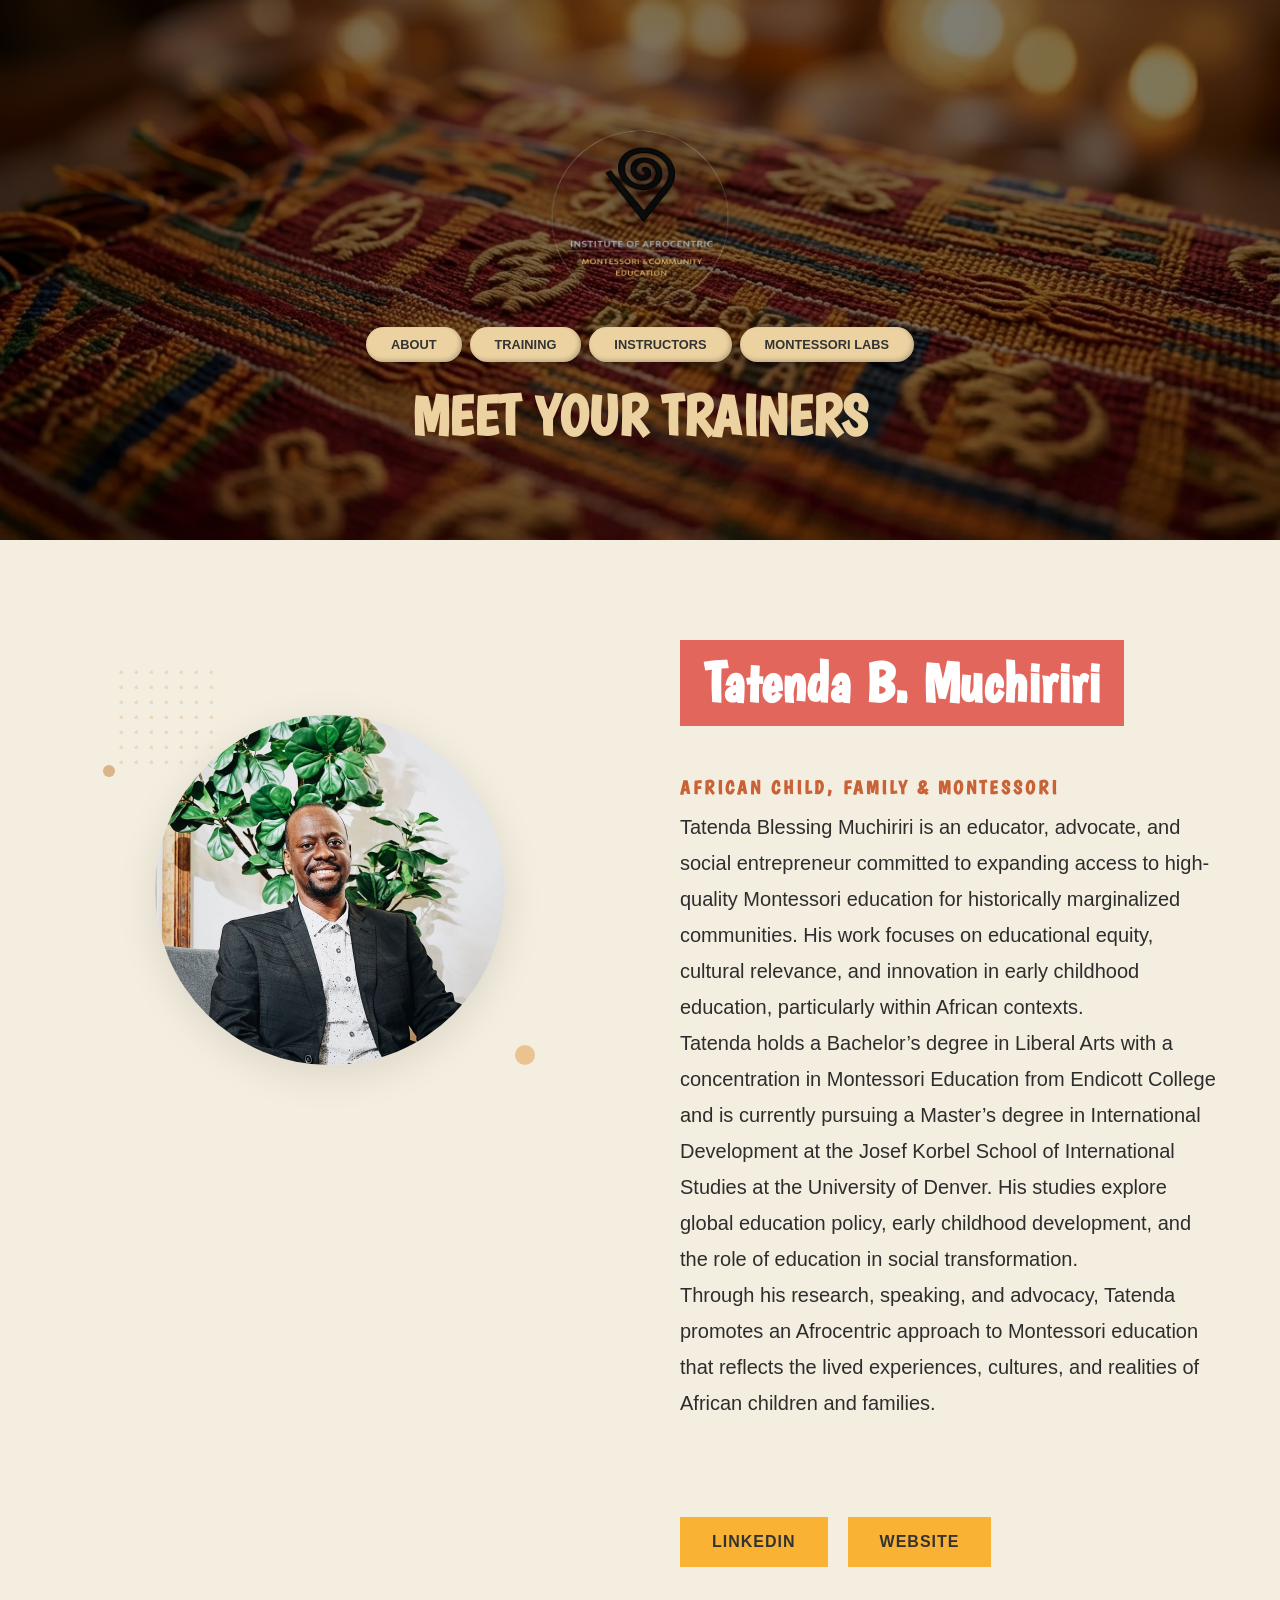
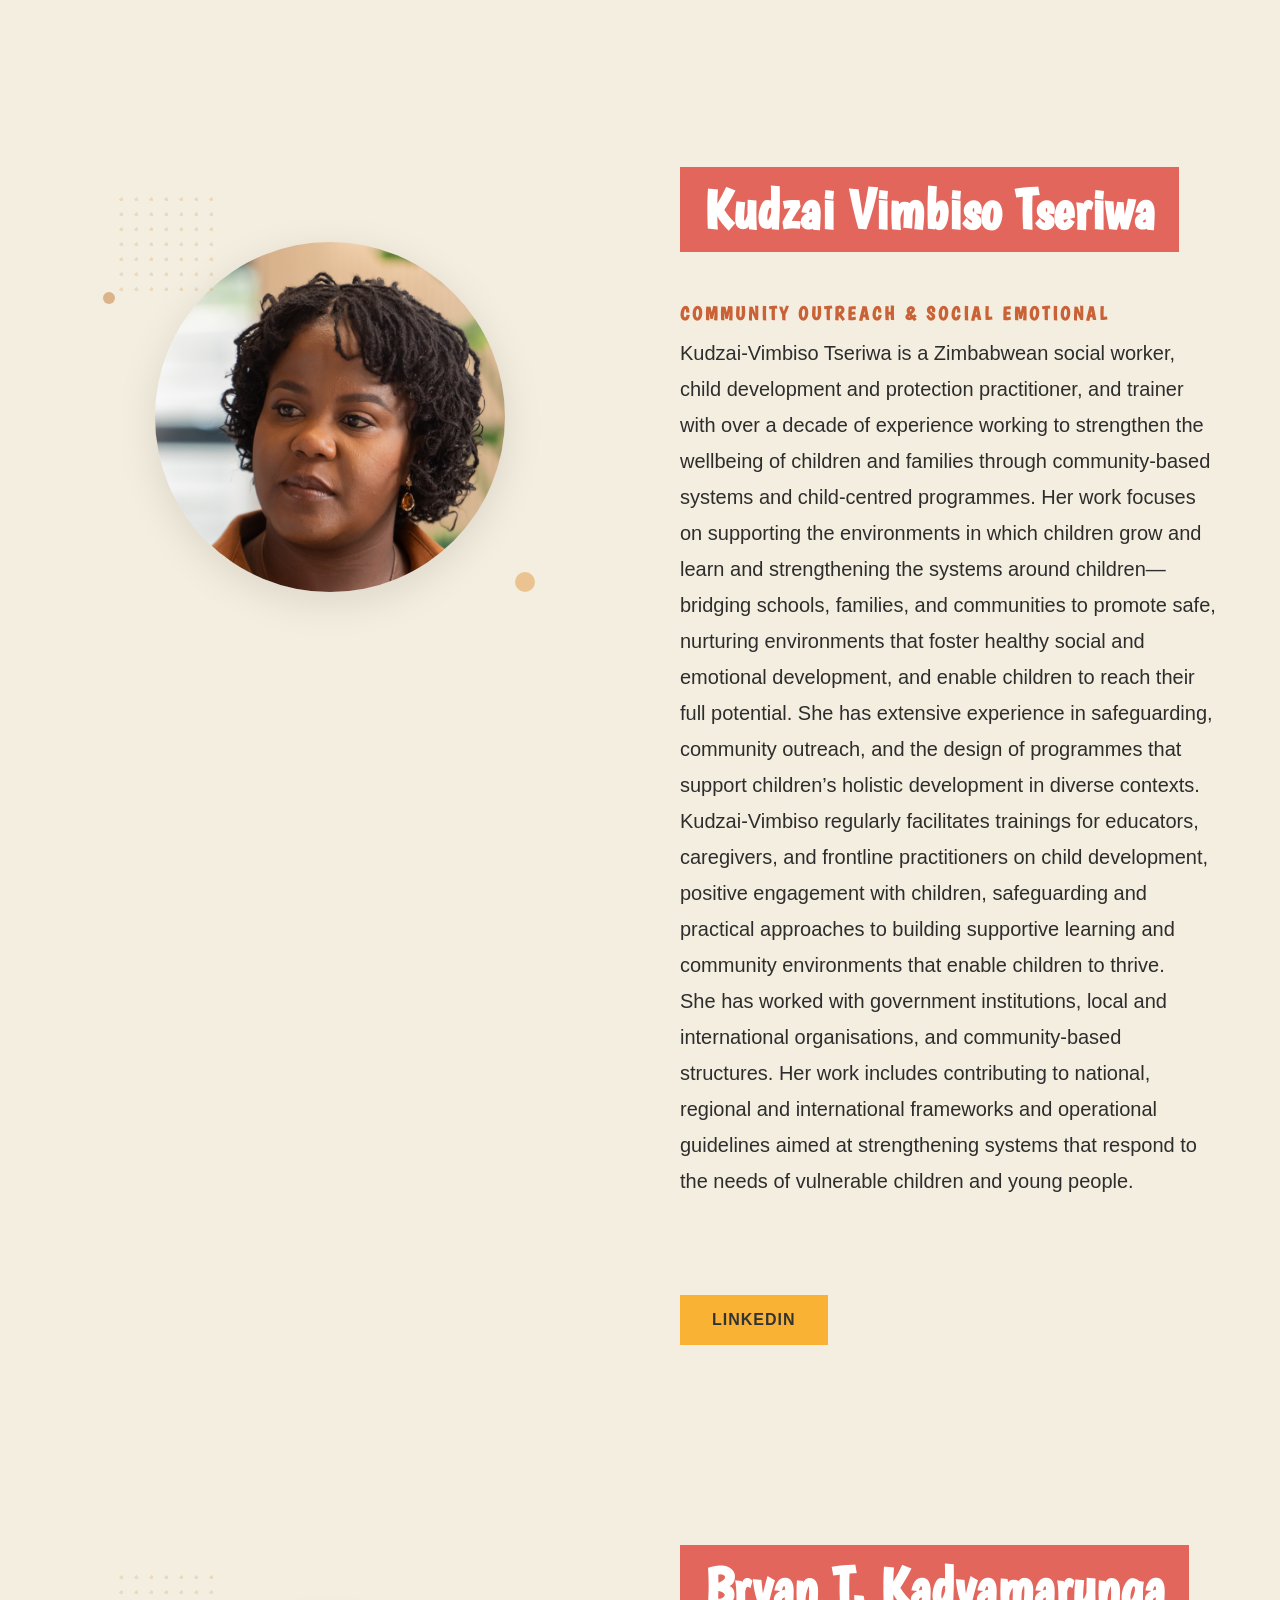
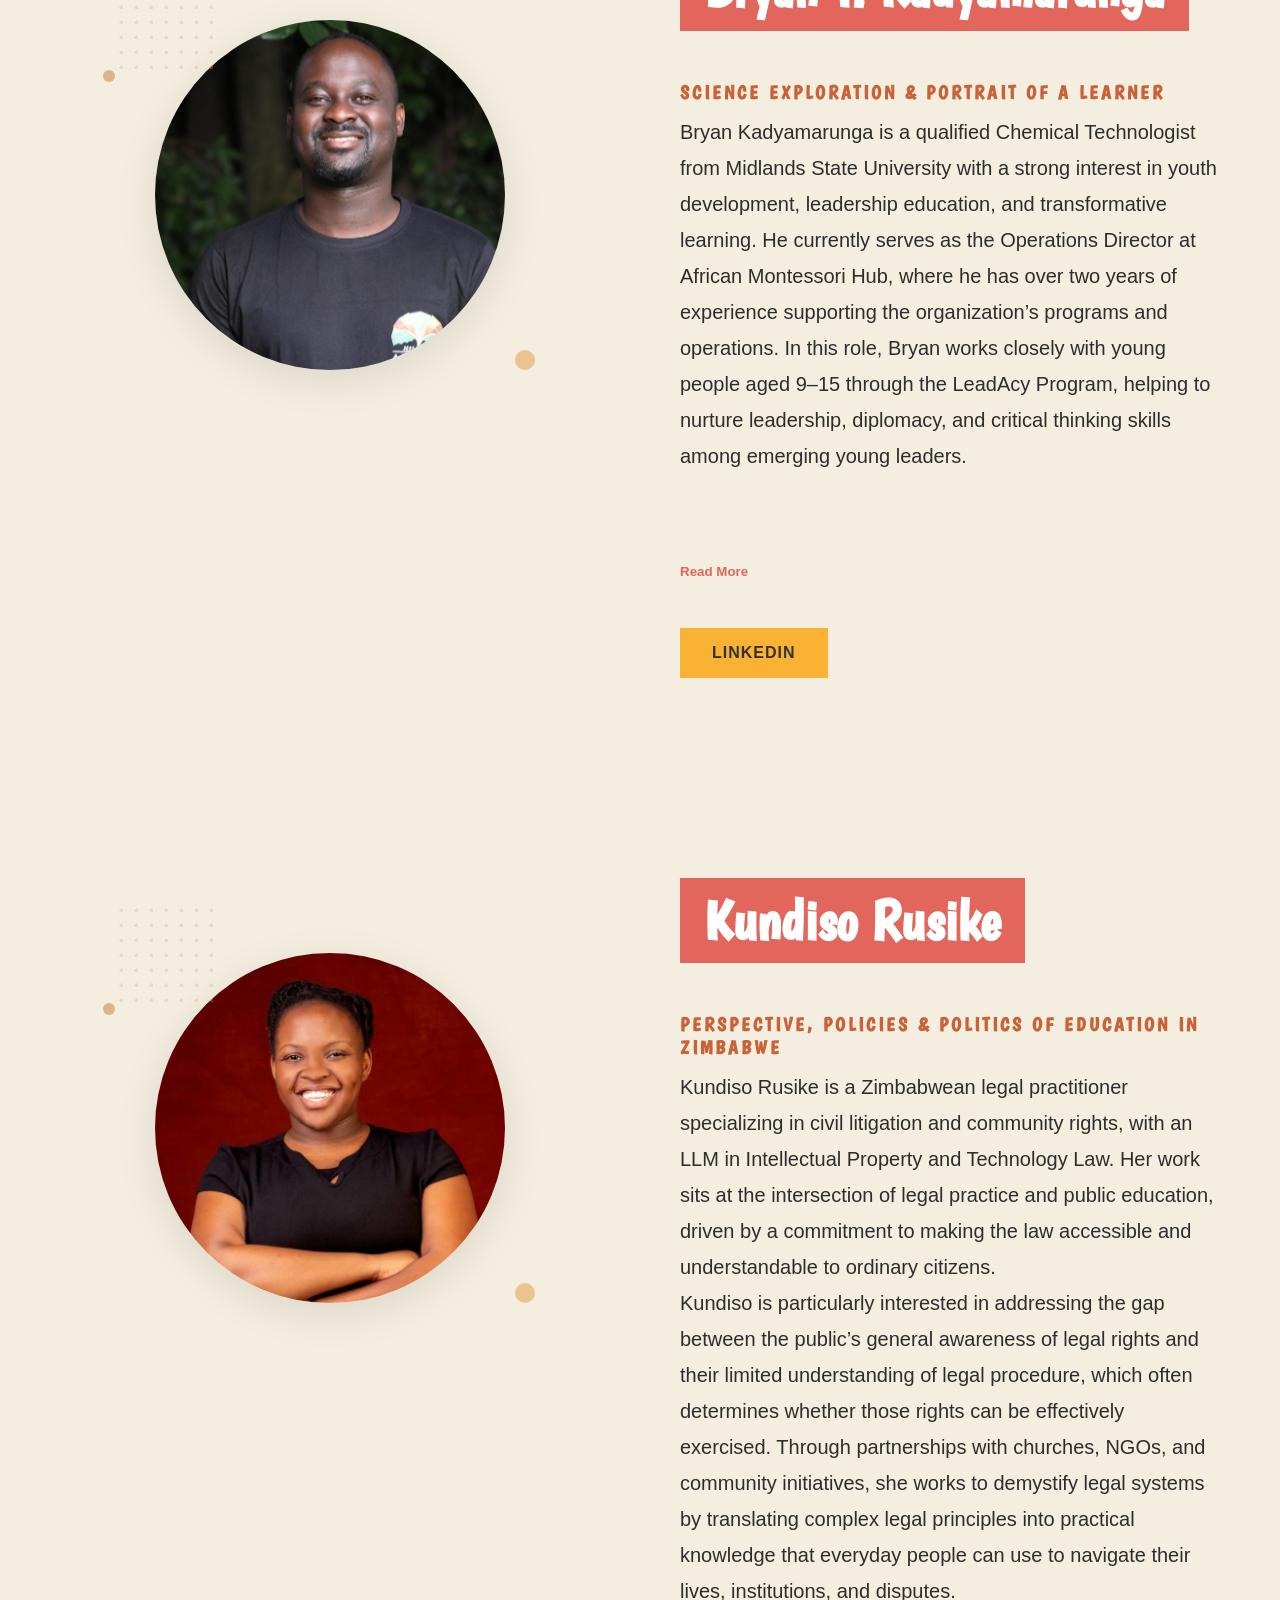
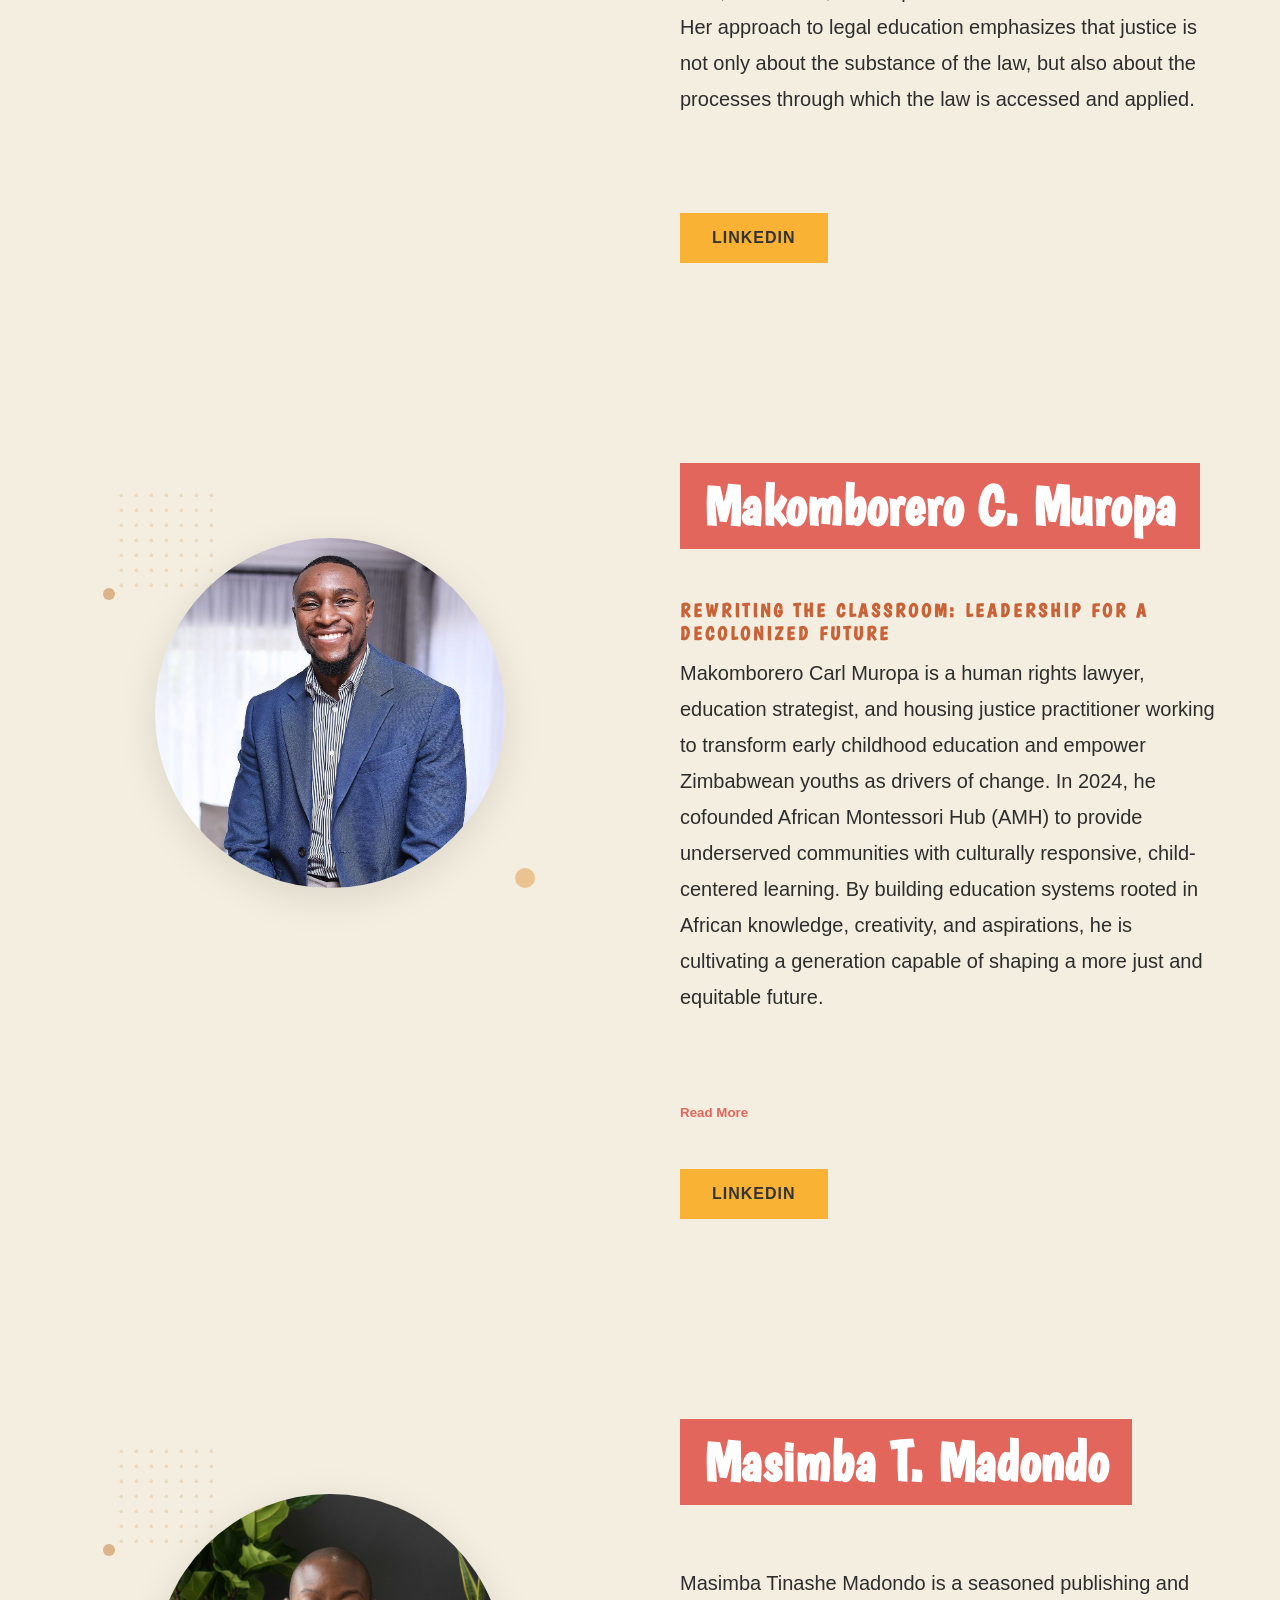
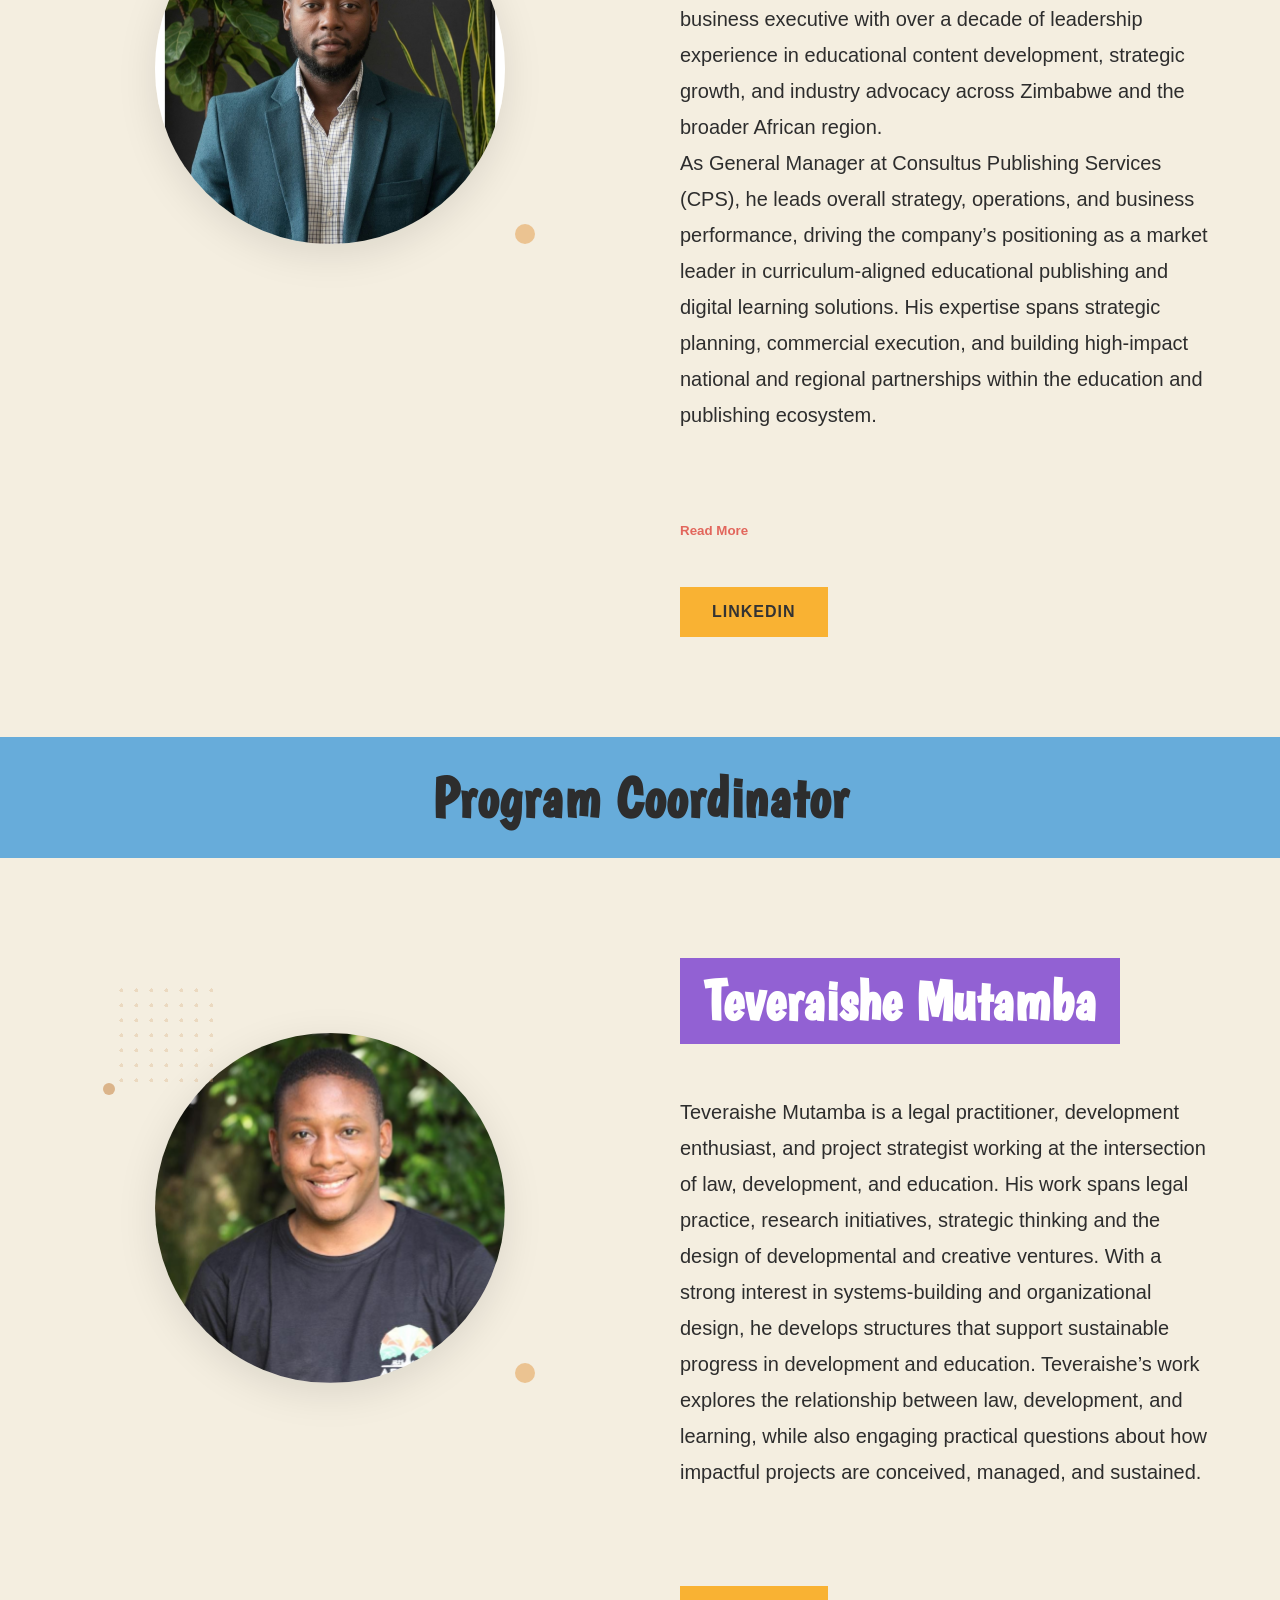
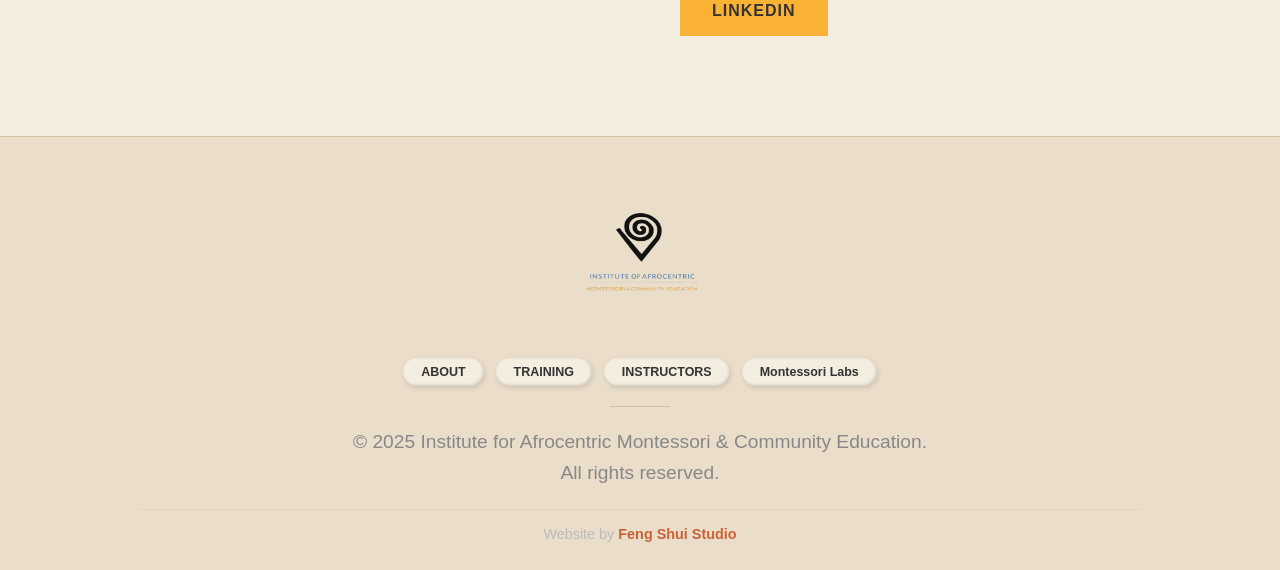
==== commit 1b976f0f: "add masimba to instructor list" ====
--- a/application.html
+++ b/application.html
@@ -170,7 +170,7 @@
                               <p>Bryan Kadyamarunga is a qualified Chemical Technologist from Midlands State University with a strong interest in youth development, leadership education, and transformative learning. He currently serves as the Operations Director at African Montessori Hub, where he has over two years of experience supporting the organization’s programs and operations. In this role, Bryan works closely with young people aged 9–15 through the LeadAcy Program, helping to nurture leadership, diplomacy, and critical thinking skills among emerging young leaders. </p>
 
                               <!-- Hidden content -->
-                                <div class="more-textX" id="moreText">
+                                <div class="more-textX">
                                     <p>
                                        Bryan was a part of the Better is Possible Fellowship in 2024, an experience that deepened his commitment to impact-driven, re-imagining education and community development. He is also currently part of the Intergenerational Montessori for Belonging and Learning-Centered Education training program, where he is among the members advancing their knowledge in Montessori-inspired approaches that foster belonging, collaboration, and learner-centered environments. <br>
                                        Through his work, Bryan is dedicated to creating meaningful educational experiences that empower young people to develop confidence, leadership capacity, and a sense of global citizenship.
@@ -181,7 +181,7 @@
                                 </div>
 
                                 <!-- Button -->
-                                <button class="read-more-btnX" onclick="toggleReadMore()">Read More</button>
+                                <button class="read-more-btnX" onclick="toggleReadMore(this)">Read More</button>
                               
                           </div>
 
@@ -266,7 +266,7 @@
                               <p>Makomborero Carl Muropa is a human rights lawyer, education strategist, and housing justice practitioner working to transform early childhood education and empower Zimbabwean youths as drivers of change. In 2024, he cofounded African Montessori Hub (AMH) to provide underserved communities with culturally responsive, child-centered learning. By building education systems rooted in African knowledge, creativity, and aspirations, he is cultivating a generation capable of shaping a more just and equitable future.</p>
                                
                                <!-- Hidden content -->
-                                <div class="more-textX" id="moreText">
+                                <div class="more-textX">
                                     <p>
                                       At AMH, Makomborero leads the design and implementation of hands-on curricula that integrates topics such as African languages, cultures, and ways of knowing. By partnering with local educators and policymakers, he works to implement community-driven classrooms, in which children become active agents of their own learning. Through its LeadAcy initiative, AMH helps youths and adolescents discover their own voices and become public advocates through writing and public speaking enrichment, leadership train.  
                          
@@ -276,12 +276,73 @@
                                 </div>
 
                                 <!-- Button -->
-                                <button class="read-more-btnX" onclick="toggleReadMore()">Read More</button>
+                                <button class="read-more-btnX" onclick="toggleReadMore(this)">Read More</button>
                          </div>
 
                           
                           <div class="stories-actionsX">
                               <a href="https://www.linkedin.com/in/makomborero-carl-muropa-a093a1144/" class="cta-buttonA" target="_blank" style="text-decoration: none;">LINKEDIN</a>
+                               
+                          </div>
+
+                        </div>
+                    </div>
+                </div>
+            </section>
+
+            <section class="storiesX">
+                <div class="containerX">
+                    <div class="stories-contentX">
+                        <div class="stories-visualX">
+                            <div class="story-image-mainX">
+                                <img src="/img/Trainers/masimba.JPG" alt="Reflection">
+                            </div>
+                            
+                            <span class="dotX dot-5X"></span>
+                            <span class="dotX dot-6X"></span>
+                            <div class="dots-patternX"></div>
+                        </div>
+
+                        <div class="stories-textX">
+
+                          <h2 class="section-titleX" style="
+                                                            background-color: #E2665C;
+                                                            color: white;
+                                                            padding: 12px 24px;
+                                                            display: inline-block;">Masimba T. Madondo</h2>
+                          <h3 class="section-labelX"></h3>
+
+                          <div class="content-block intro-text">
+                              <p>
+                                Masimba Tinashe Madondo is a seasoned publishing and business executive with over a decade of leadership experience in educational content development, strategic growth, and industry advocacy across Zimbabwe and the broader African region.
+                                <br>As General Manager at Consultus Publishing Services (CPS), he leads overall strategy, operations, and business performance, driving the company’s positioning as a market leader in curriculum-aligned educational publishing and digital learning solutions. His expertise spans strategic planning, commercial execution, and building high-impact national and regional partnerships within the education and publishing ecosystem.
+
+                              </p>
+                               
+                               <!-- Hidden content -->
+                                <div class="more-textX" >
+                                    <p>
+                                     Masimba brings a strong commercial foundation, with early career experience in inbound sales within the higher education and education tourism sectors, followed by digital sales support and customer success roles supporting global self-publishing platforms, including Amazon and Kindle Direct Publishing. This blend of traditional publishing and digital platform exposure informs his approach to innovation in African education markets.
+                                     <br>He has been with CPS for 12 years, playing a central role in its growth, product development strategy, and industry influence.
+
+                                      Beyond his executive role, Masimba is an active leader in the publishing and knowledge access ecosystem. He serves as:
+                                    Chairman of the Zimbabwe Book Publishers Association,
+                                    Chairman of the Reprographic Rights Association of Zimbabwe,
+                                    Council Member of the National Library and Documentation Service,
+                                    Board Member (Southern Africa representative) of the African Publishers Network.
+                                    
+                                    </p>
+
+                                    
+                                </div>
+
+                                <!-- Button -->
+                                <button class="read-more-btnX" onclick="toggleReadMore(this)">Read More</button>
+                         </div>
+
+                          
+                          <div class="stories-actionsX">
+                              <a href="https://www.linkedin.com/in/masimba-tinashe-madondo-044a97b/" class="cta-buttonA" target="_blank" style="text-decoration: none;">LINKEDIN</a>
                                
                           </div>
 
@@ -369,16 +430,18 @@
     </footer>
     
     <script>
-        function toggleReadMore() {
-            const moreText = document.getElementById("moreText");
-            const btn = document.querySelector(".read-more-btnX");
+         function toggleReadMore(button) {
+            // 1. Find the text container relative to the button clicked
+            // It looks at the parent 'content-block' then finds the hidden div inside
+            const contentBlock = button.parentElement;
+            const moreText = contentBlock.querySelector(".more-textX");
 
             if (moreText.style.display === "block") {
-            moreText.style.display = "none";
-            btn.textContent = "Read More";
+                moreText.style.display = "none";
+                button.textContent = "Read More";
             } else {
-            moreText.style.display = "block";
-            btn.textContent = "Show Less";
+                moreText.style.display = "block";
+                button.textContent = "Show Less";
             }
         }
     </script>
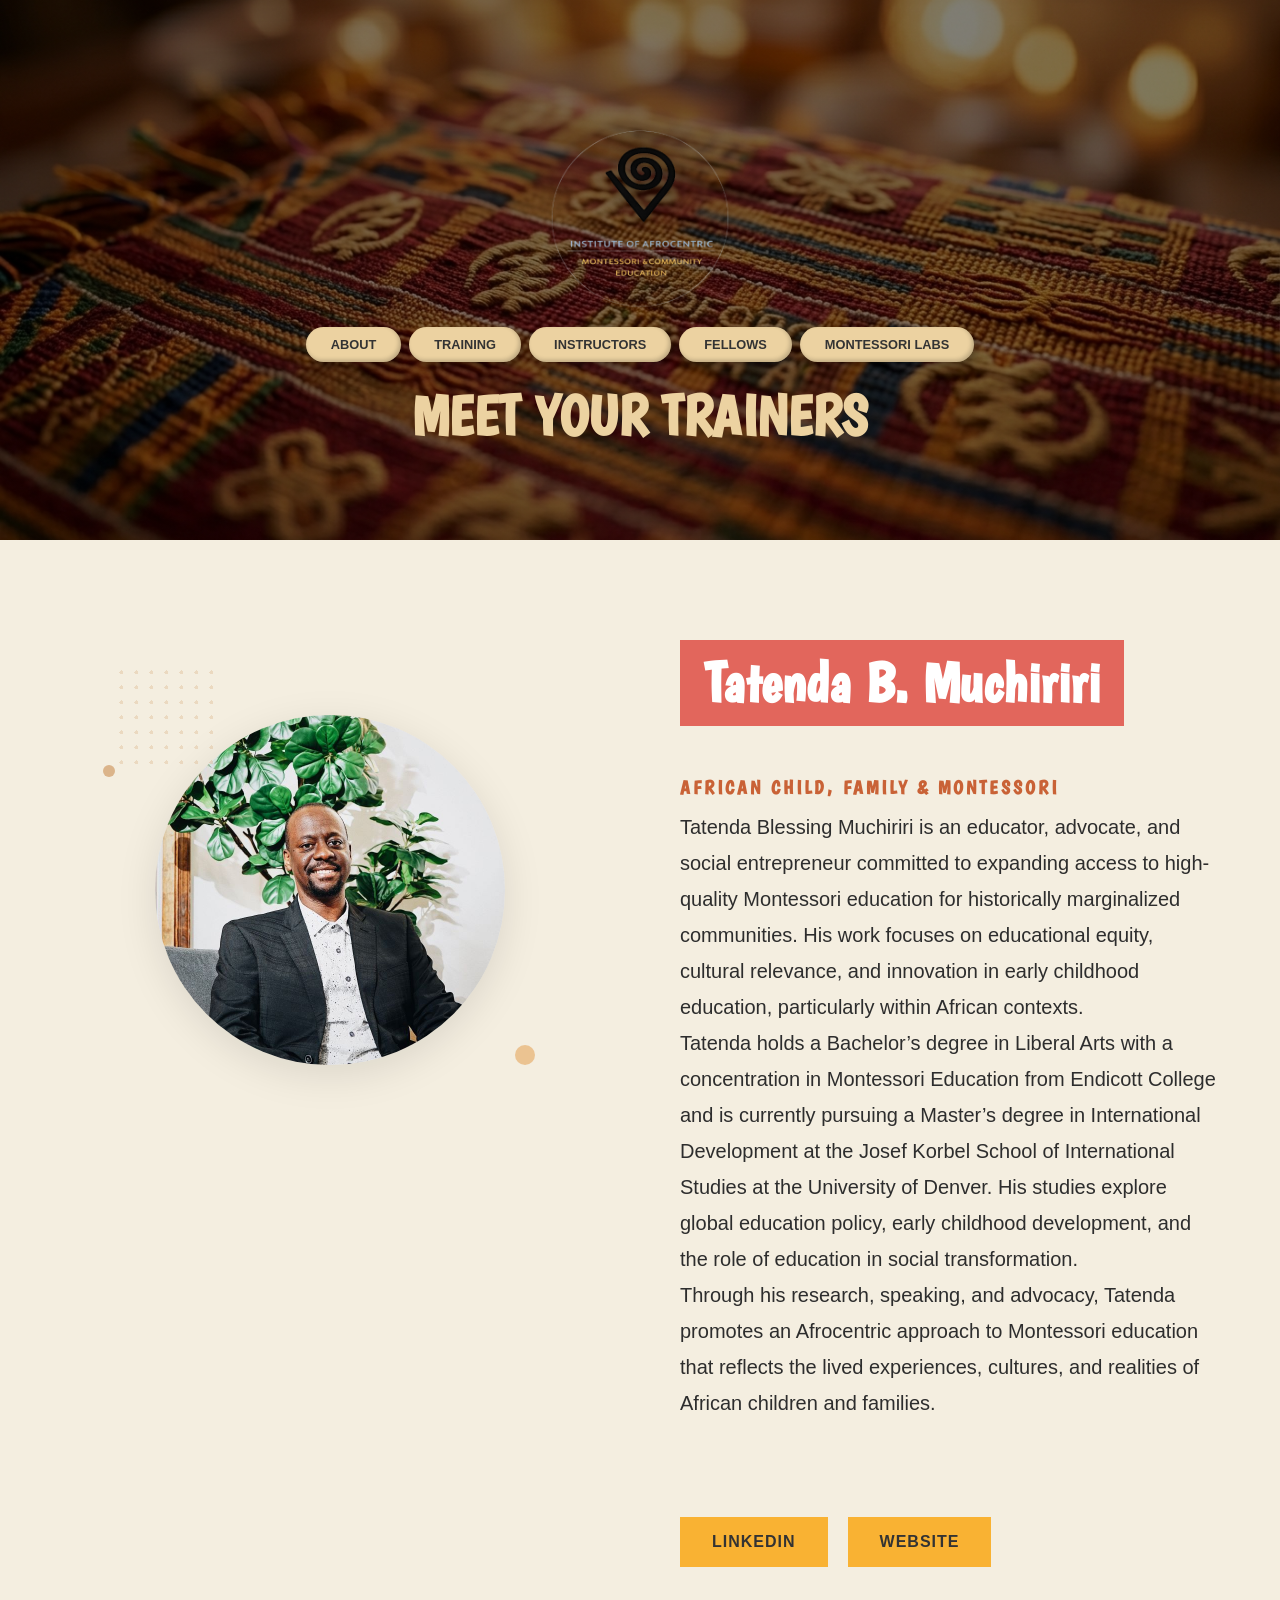
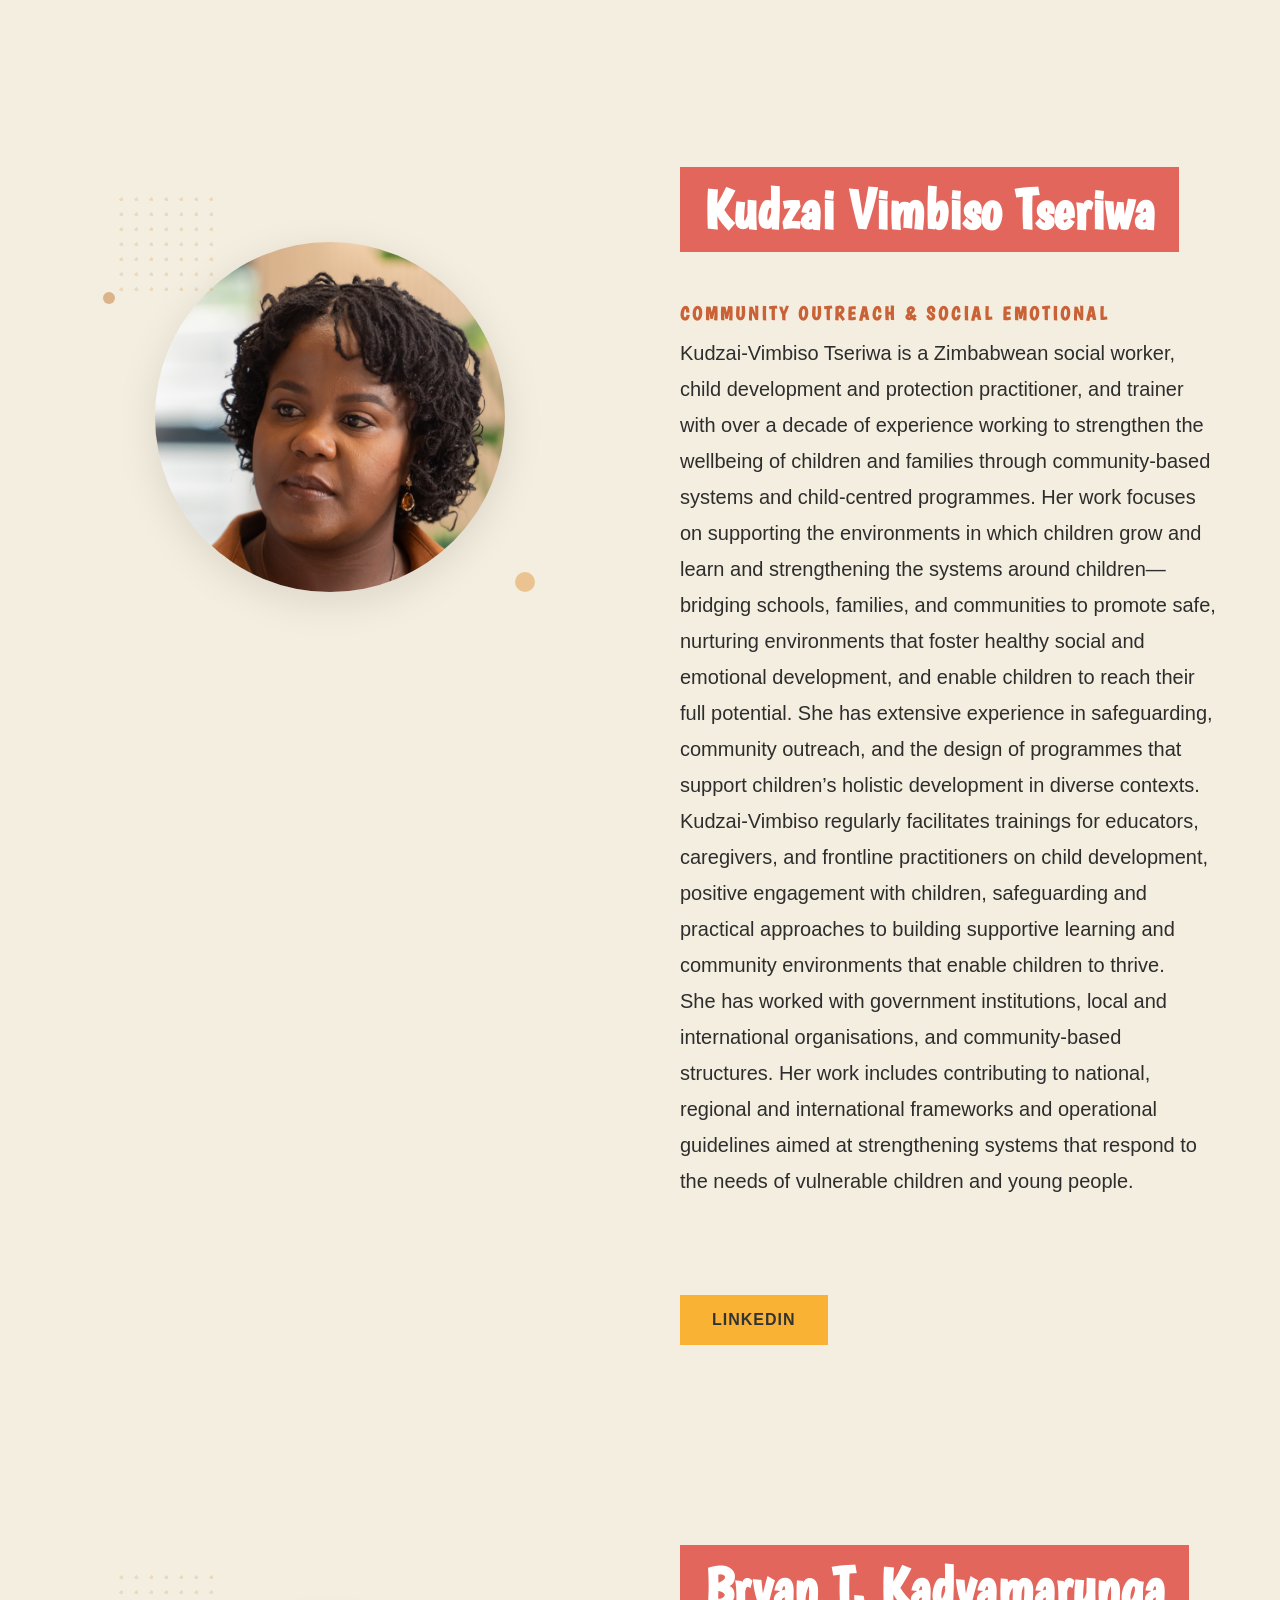
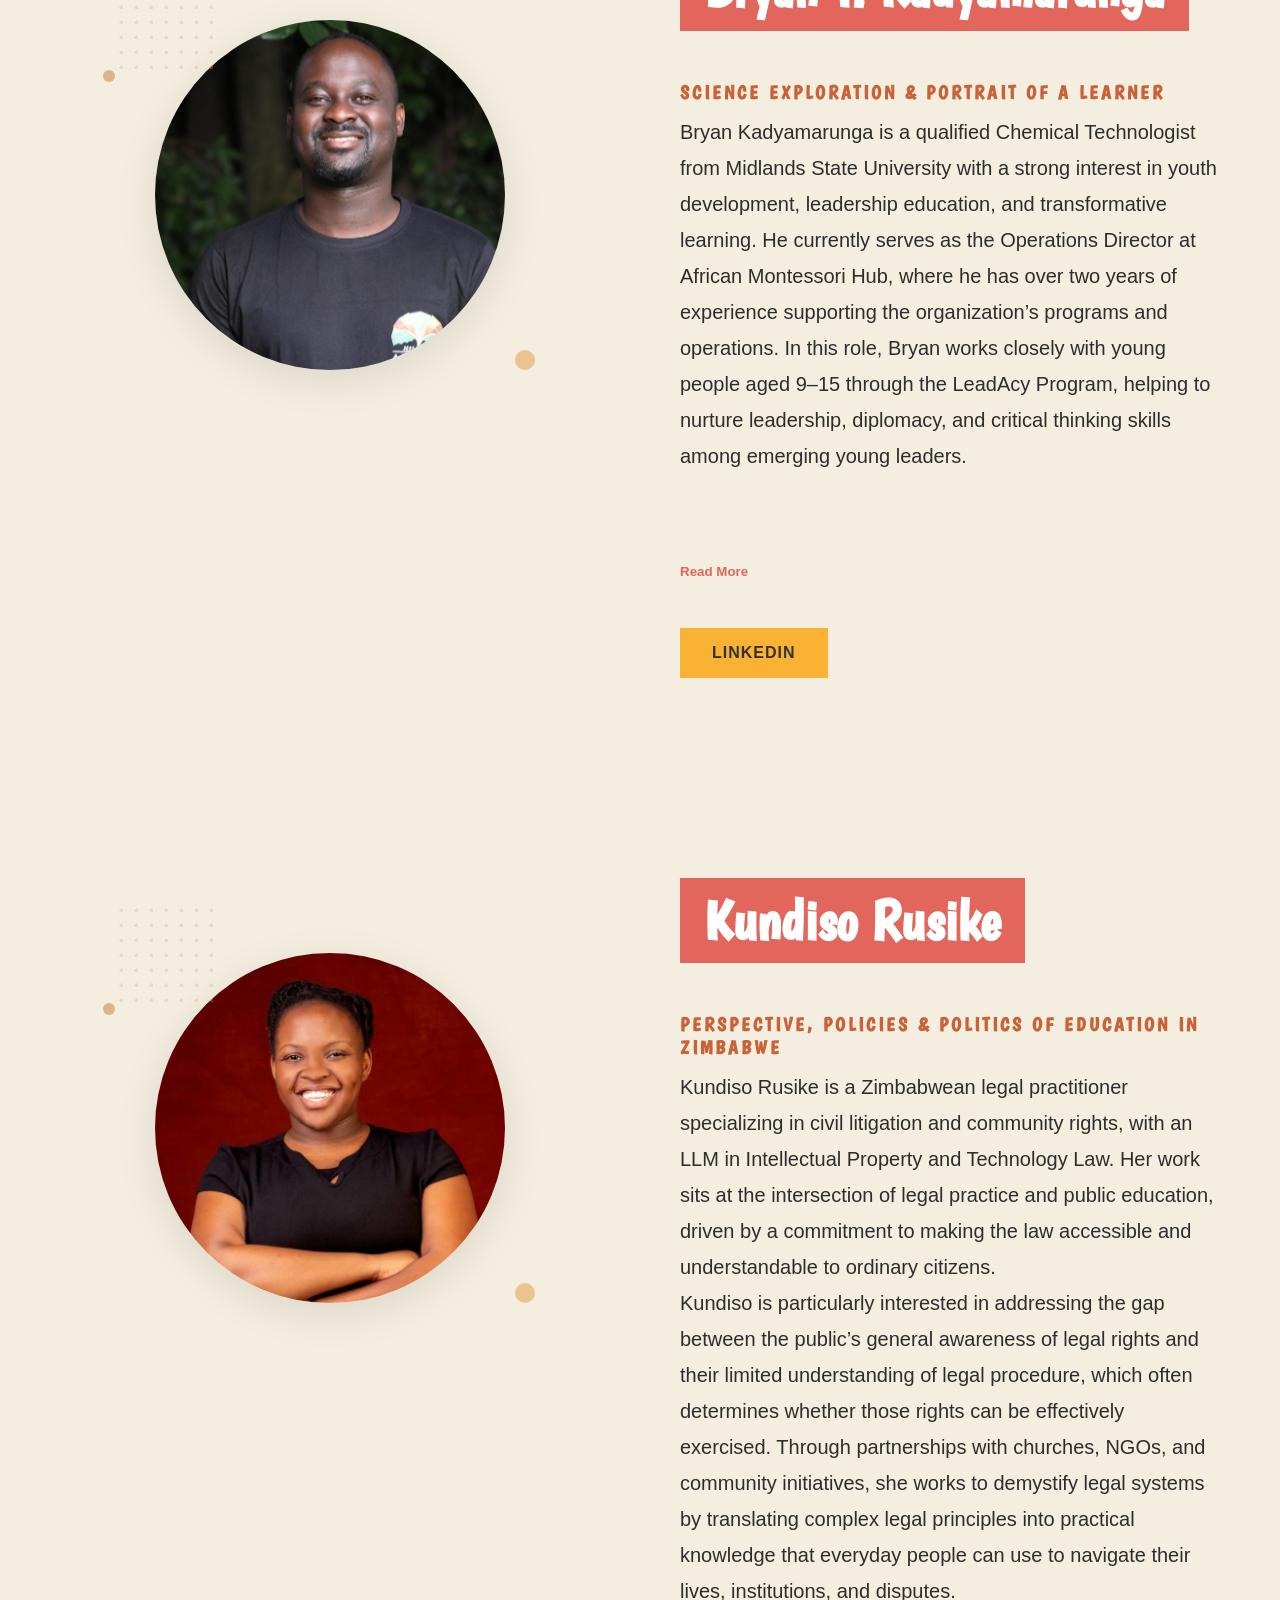
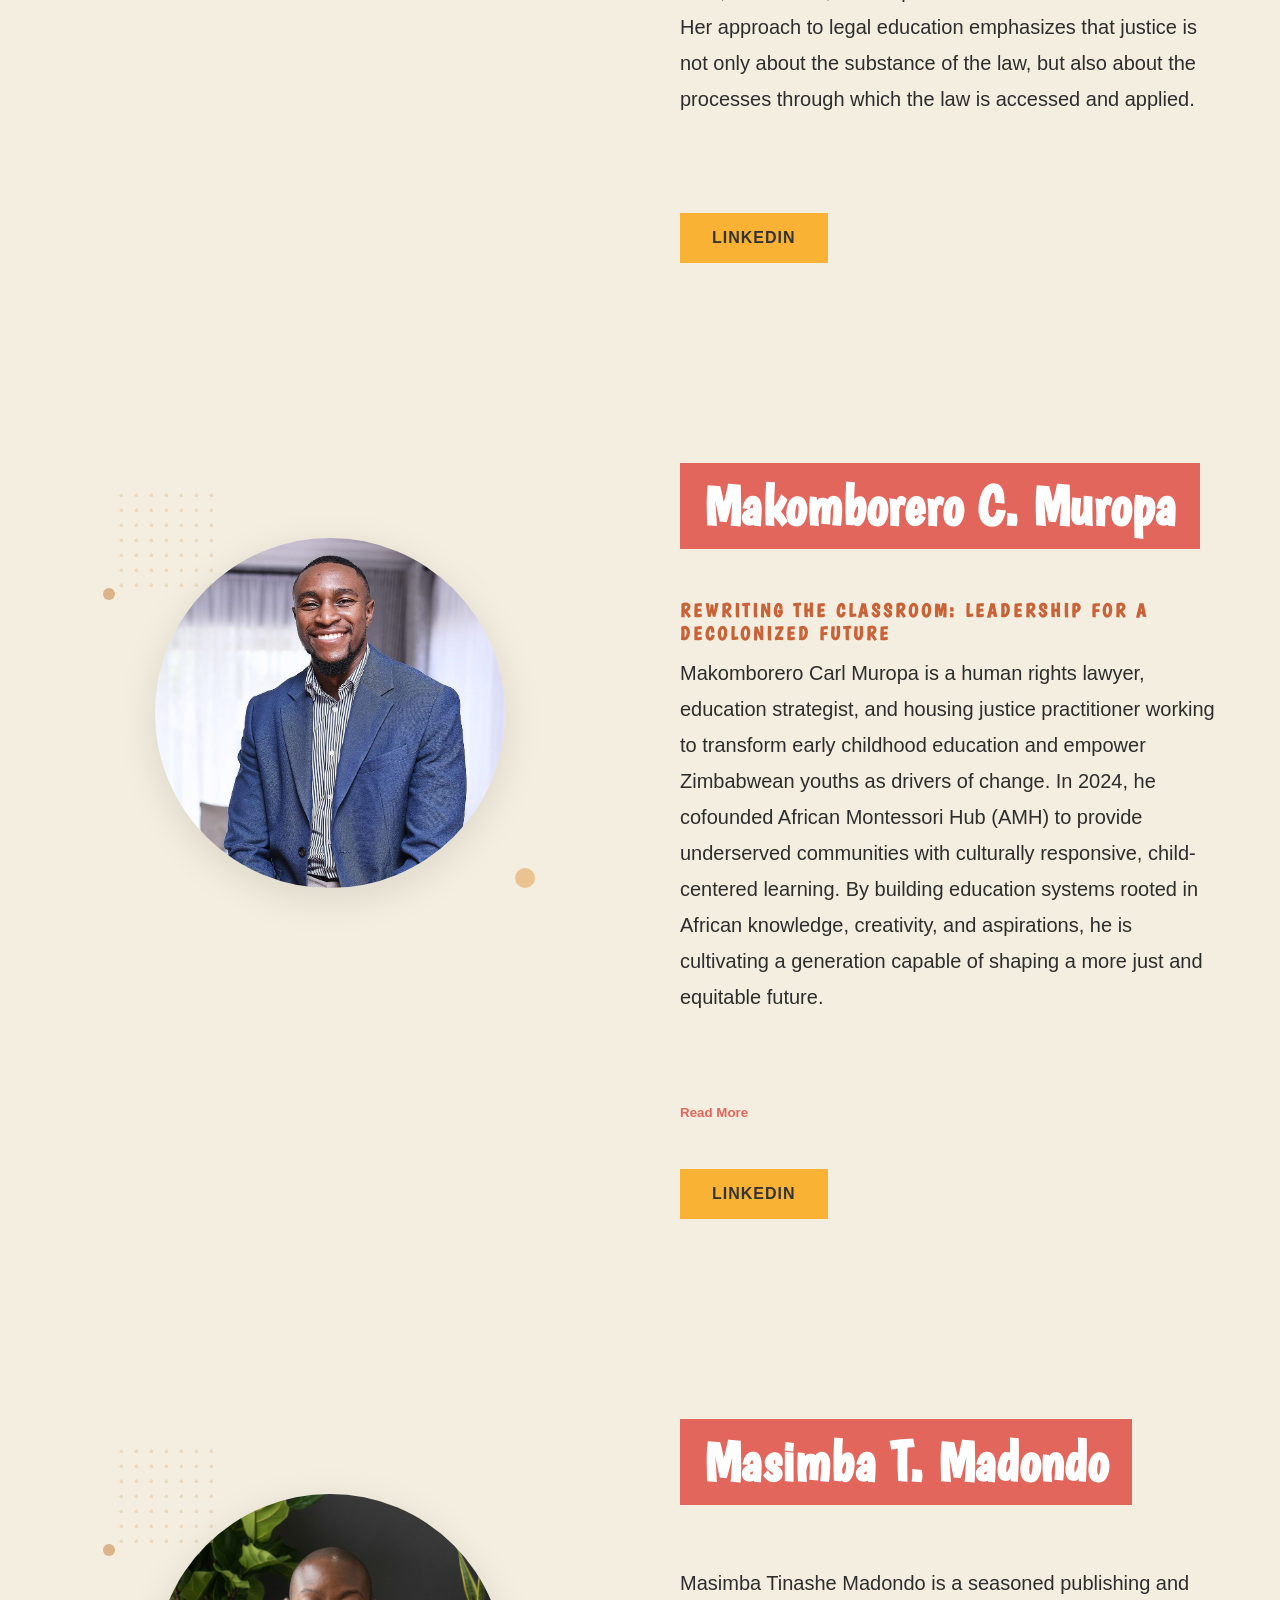
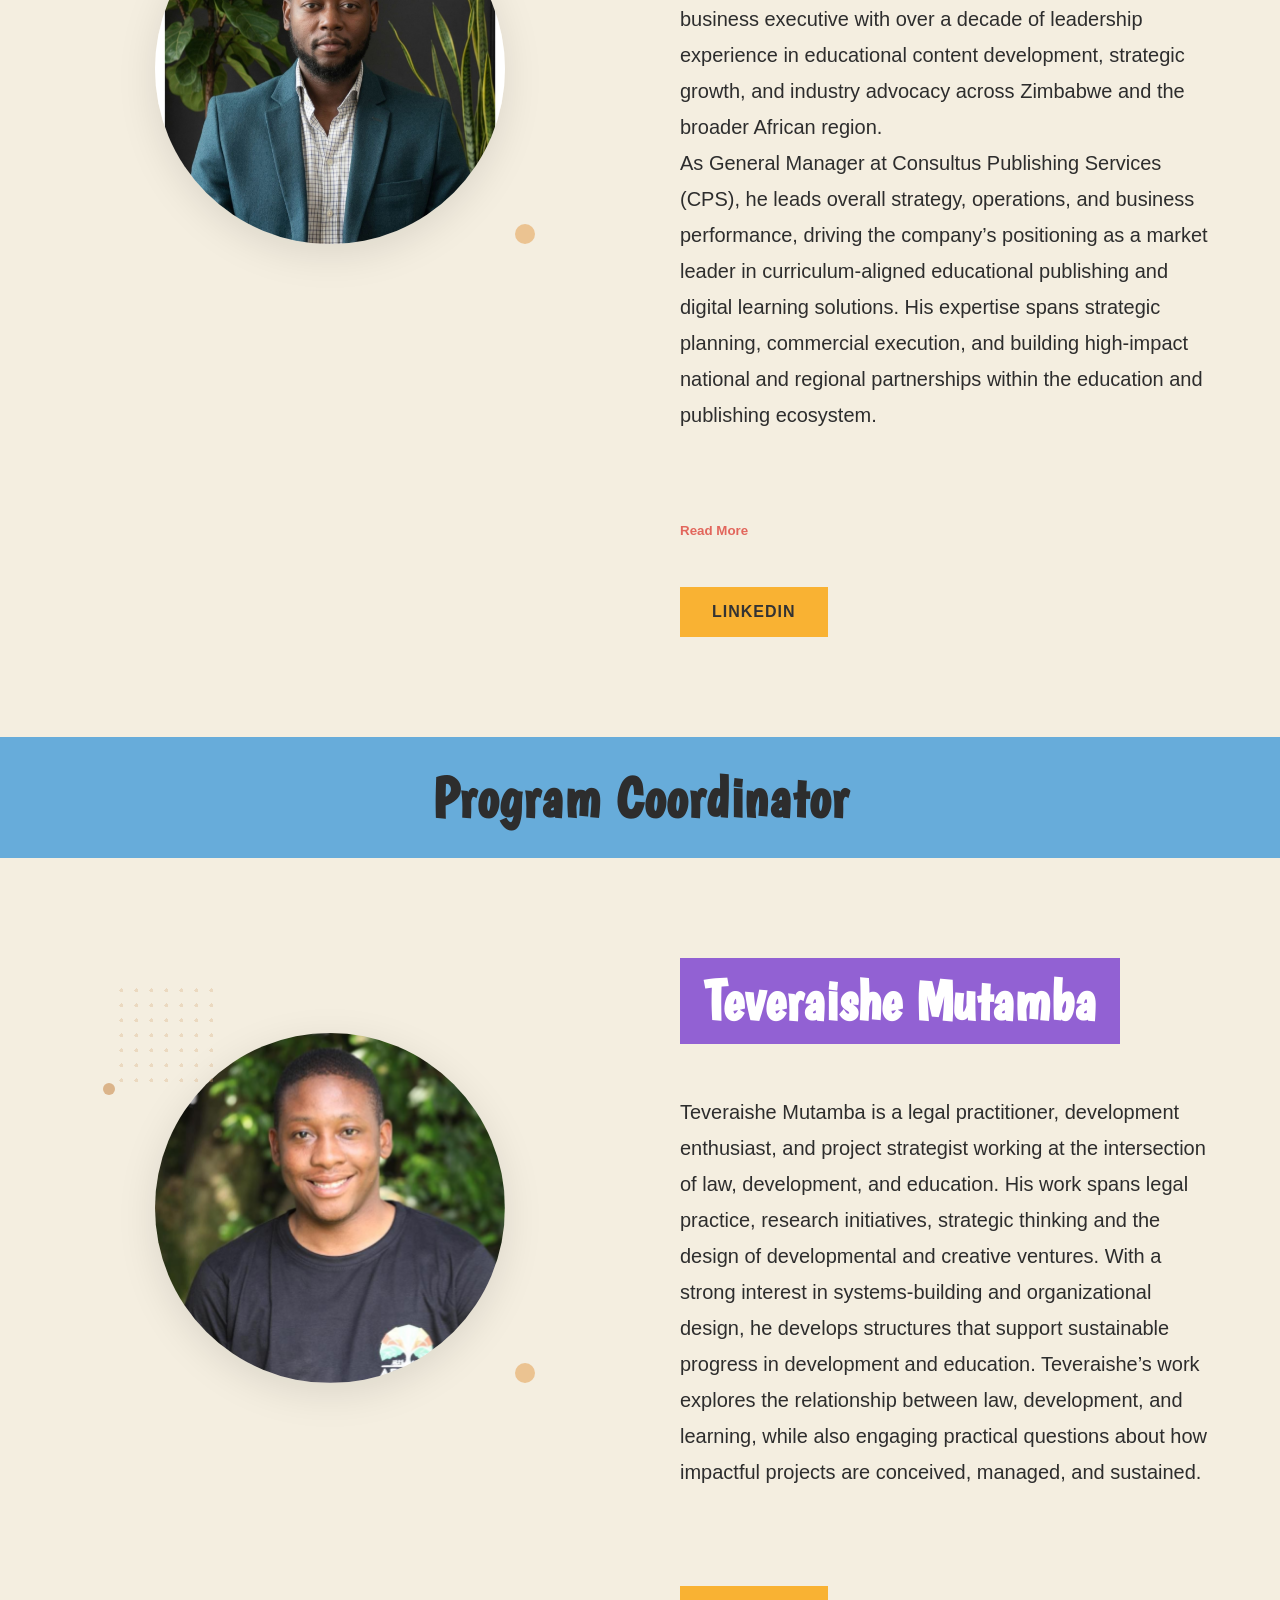
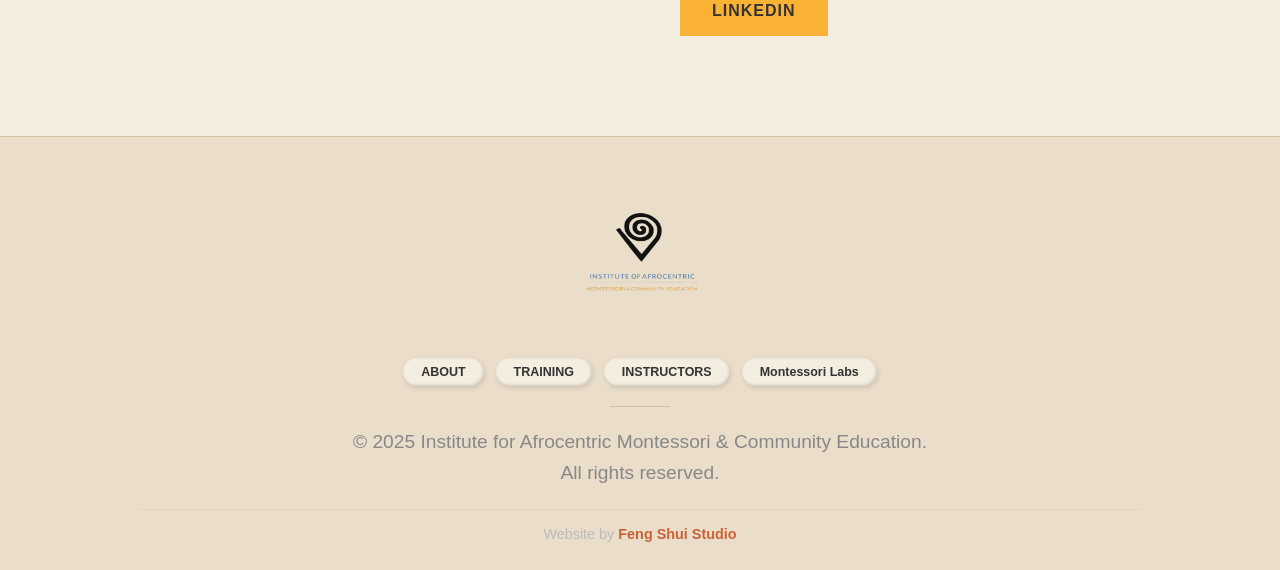
==== commit ccef005d: "add fellows page-no descriptions" ====
--- a/application.html
+++ b/application.html
@@ -52,6 +52,7 @@
                 <a href="index.html">ABOUT</a>
                 <a href="training.html">TRAINING</a>
                 <a href="application.html">INSTRUCTORS</a>
+                <a href="fellows-2026.html">FELLOWS</a>
                 <a href="labs.html">MONTESSORI LABS</a>
             </nav>
 
